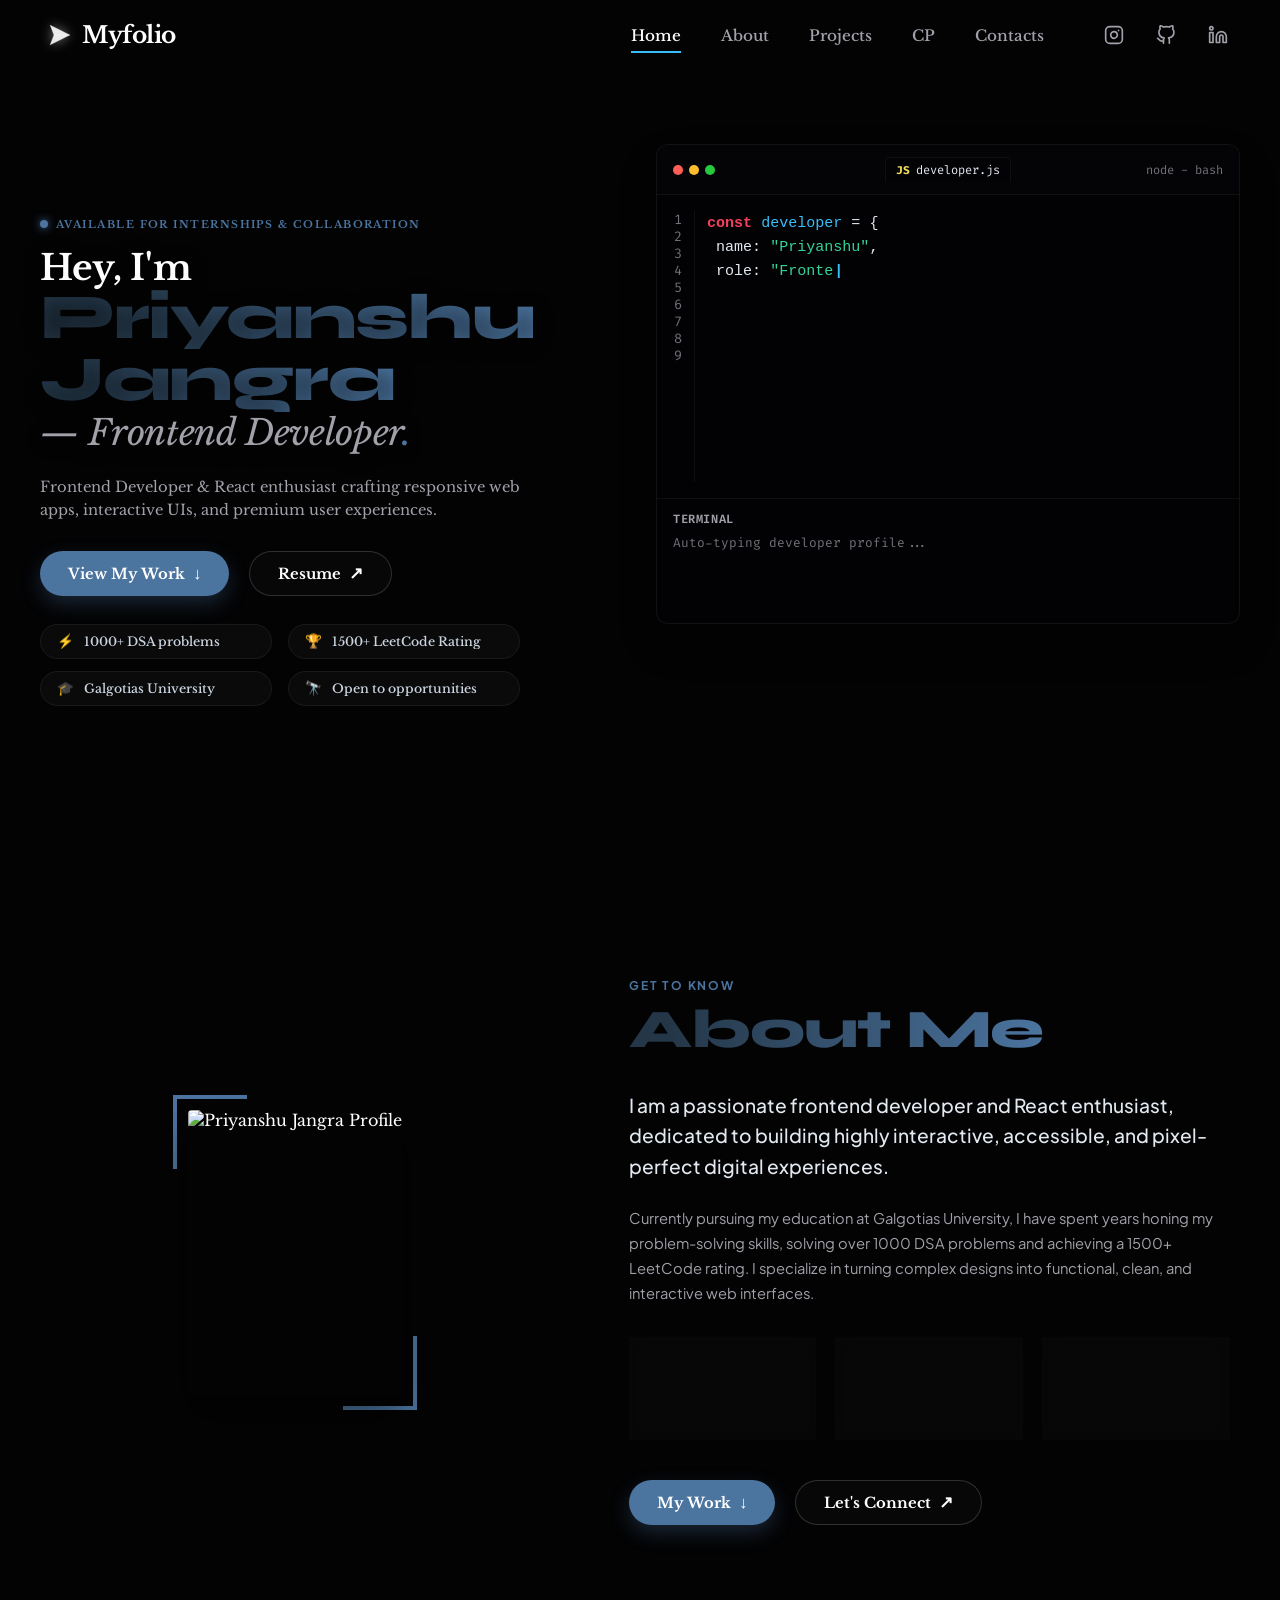
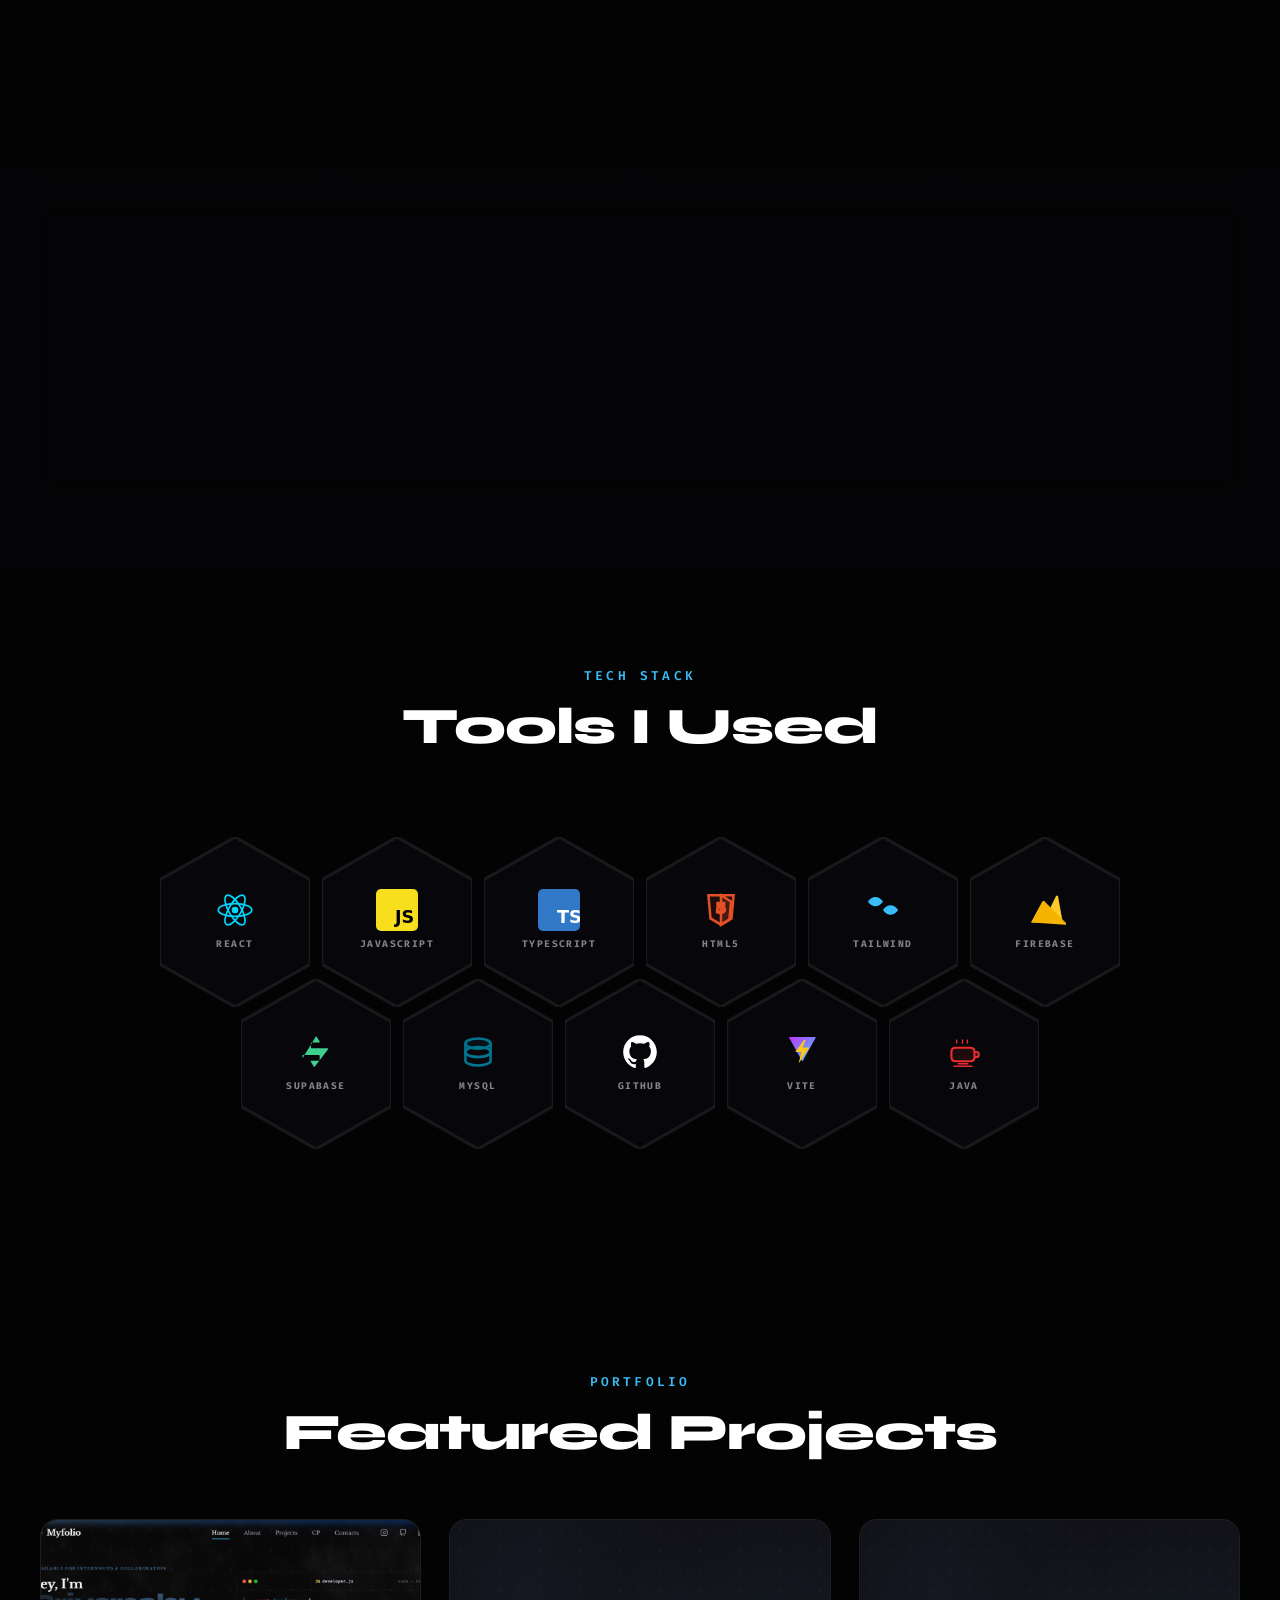
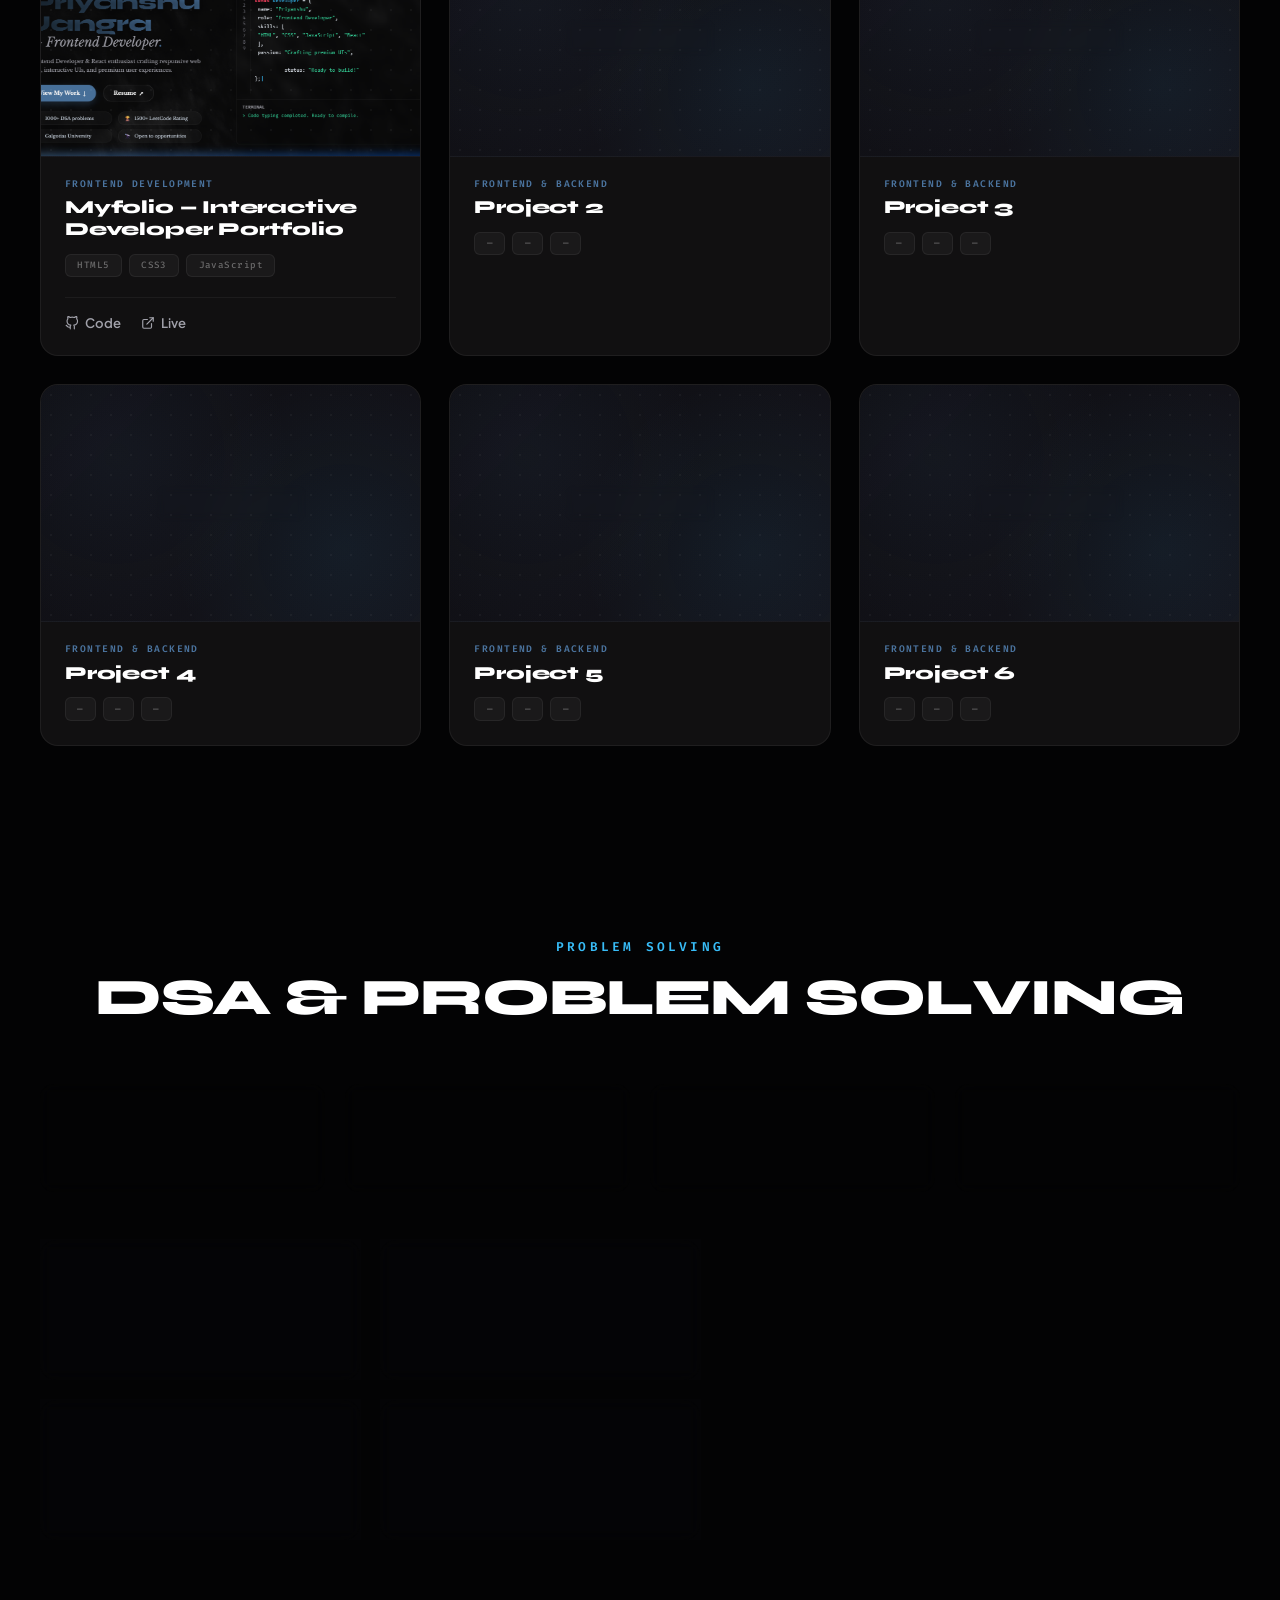
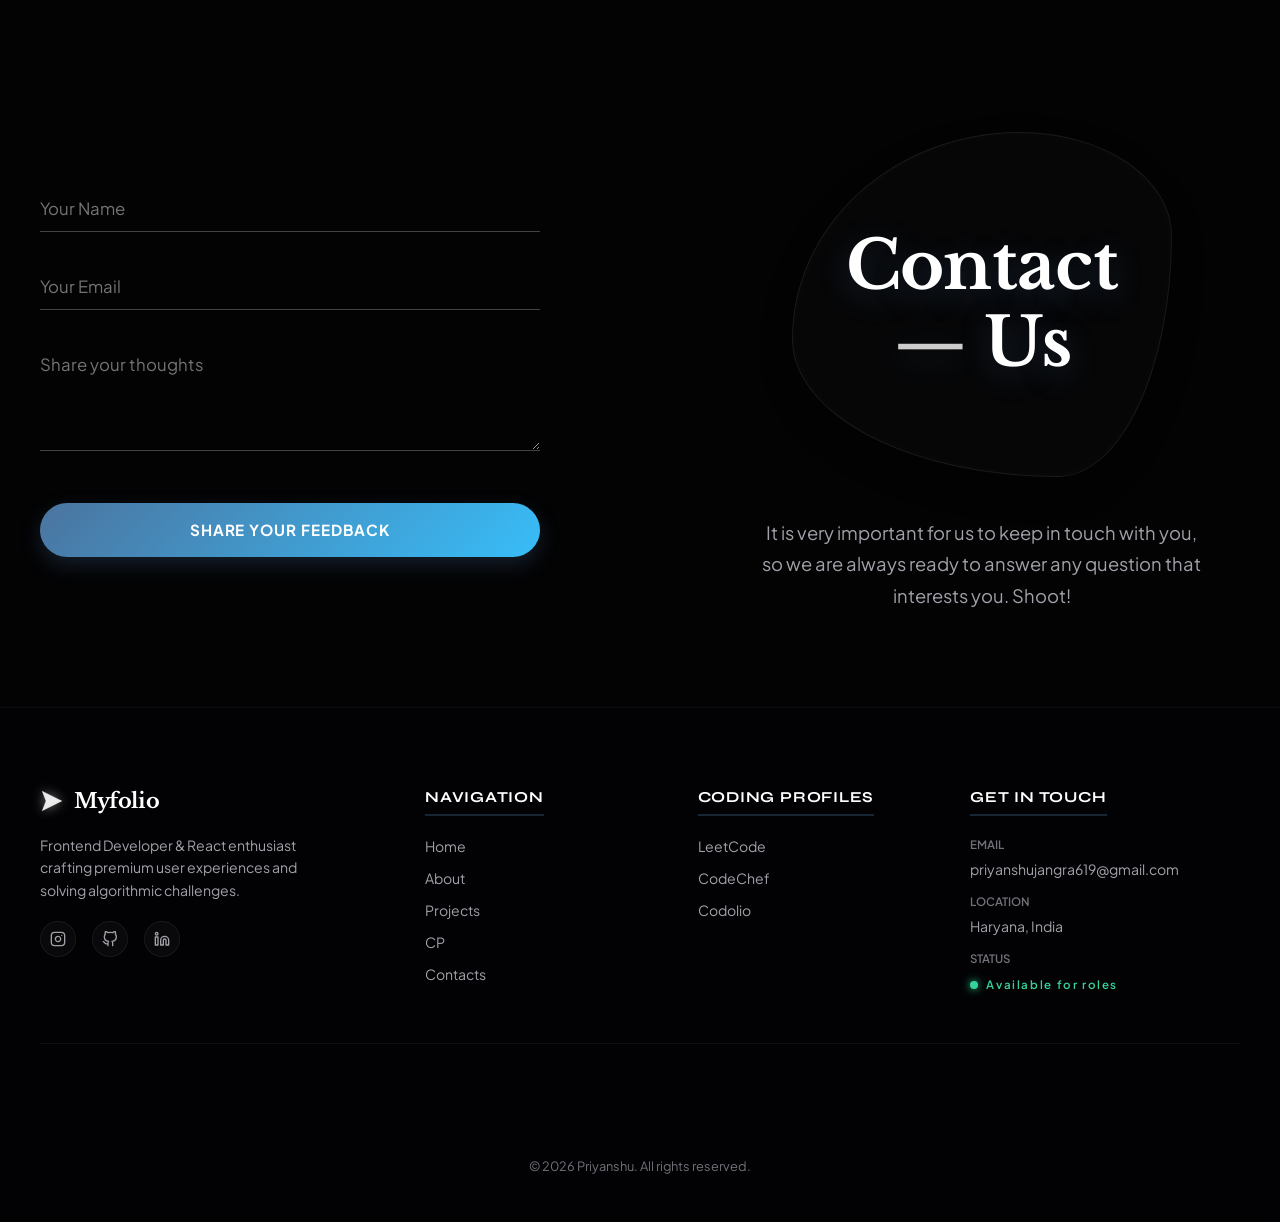
==== index.html @ 68d8d355 "Update footer email and fix CP flip card on mobile" ====
<!DOCTYPE html>
<html lang="en">

<head>
  <meta charset="UTF-8">
  <meta name="viewport" content="width=device-width, initial-scale=1.0">
  <title>Priyanshu - Portfolio Hero Section</title>
  <meta name="description"
    content="Portfolio of Priyanshu, Frontend Developer crafting premium, responsive, and user-friendly web applications.">
  <link rel="preconnect" href="https://fonts.googleapis.com">
  <link rel="preconnect" href="https://fonts.gstatic.com" crossorigin>
  <link
    href="https://fonts.googleapis.com/css2?family=Libre+Baskerville:ital,wght@0,400;0,700;1,400&family=Plus+Jakarta+Sans:wght@300;400;500;600;700;800&family=Fira+Code:wght@400;500;600&family=Syne:wght@700;800&display=swap"
    rel="stylesheet">
  <link rel="stylesheet" href="style.css">
  <script src="script.js" defer></script>
</head>

<body>

  <!-- Paper Airplane Scroll Animation -->
  <div id="paper-airplane" aria-hidden="true">
    <svg viewBox="0 0 32 32" fill="none" xmlns="http://www.w3.org/2000/svg">
      <path d="M3 3L29 16L3 29L8 16L3 3Z" fill="rgba(255,255,255,0.9)" stroke="rgba(255,255,255,0.6)" stroke-width="0.8"
        stroke-linejoin="round" />
      <path d="M8 16L29 16" stroke="rgba(255,255,255,0.4)" stroke-width="0.8" />
    </svg>
  </div>

  <!-- Navigation header - transparent reference style -->
  <header class="app-header">
    <nav class="nav-container" aria-label="Main Navigation">
      <!-- Left side: Logo -->
      <div class="logo" id="site-logo">
        <svg class="logo-airplane-icon" viewBox="0 0 32 32" fill="none" xmlns="http://www.w3.org/2000/svg">
          <path d="M3 3L29 16L3 29L8 16L3 3Z" fill="rgba(255,255,255,0.9)" stroke="rgba(255,255,255,0.6)"
            stroke-width="0.8" stroke-linejoin="round" />
          <path d="M8 16L29 16" stroke="rgba(255,255,255,0.4)" stroke-width="0.8" />
        </svg>
        <span class="logo-text">Myfolio</span>
      </div>

      <!-- Hamburger Menu Toggle Button -->
      <button class="menu-toggle" id="menu-toggle" aria-label="Toggle Navigation" aria-expanded="false"
        aria-controls="nav-right-group">
        <span class="hamburger-line"></span>
        <span class="hamburger-line"></span>
        <span class="hamburger-line"></span>
      </button>

      <!-- Right side: Links & Social profiles grouped together -->
      <div class="nav-right-group" id="nav-right-group">
        <ul class="nav-links">
          <li><a href="#home" class="active">Home</a></li>
          <li><a href="#about">About</a></li>
          <li><a href="#projects">Projects</a></li>
          <li><a href="#problem-solving">CP</a></li>
          <li><a href="#contacts">Contacts</a></li>
        </ul>

        <div class="socials" aria-label="Social Profiles">
          <!-- Instagram Button -->
          <a href="https://www.instagram.com/priyanshujangra__/" target="_blank" rel="noopener noreferrer"
            class="social-link-btn instagram-btn" aria-label="Instagram Profile">
            <svg viewBox="0 0 24 24" fill="none" stroke="currentColor" stroke-width="2" stroke-linecap="round"
              stroke-linejoin="round" class="social-icon" aria-hidden="true">
              <rect x="2" y="2" width="20" height="20" rx="5" ry="5"></rect>
              <path d="M16 11.37A4 4 0 1 1 12.63 8 4 4 0 0 1 16 11.37z"></path>
              <line x1="17.5" y1="6.5" x2="17.51" y2="6.5"></line>
            </svg>
          </a>
          <!-- GitHub Button -->
          <a href="https://github.com/Priyanshu-Jangra-0007" target="_blank" rel="noopener noreferrer"
            class="social-link-btn github-btn" aria-label="GitHub Profile">
            <svg viewBox="0 0 24 24" fill="none" stroke="currentColor" stroke-width="2" stroke-linecap="round"
              stroke-linejoin="round" class="social-icon" aria-hidden="true">
              <path
                d="M9 19c-5 1.5-5-2.5-7-3m14 6v-3.87a3.37 3.37 0 0 0-.94-2.61c3.14-.35 6.44-1.54 6.44-7A5.44 5.44 0 0 0 20 4.77 5.07 5.07 0 0 0 19.91 1S18.73.65 16 2.48a13.38 13.38 0 0 0-7 0C6.27.65 5.09 1 5.09 1A5.07 5.07 0 0 0 5 4.77a5.44 5.44 0 0 0-1.5 3.78c0 5.42 3.3 6.61 6.44 7A3.37 3.37 0 0 0 9 18.13V22">
              </path>
            </svg>
          </a>
          <!-- LinkedIn Button -->
          <a href="https://www.linkedin.com/in/priyanshujangra/" target="_blank" rel="noopener noreferrer"
            class="social-link-btn linkedin-btn" aria-label="LinkedIn Profile">
            <svg viewBox="0 0 24 24" fill="none" stroke="currentColor" stroke-width="2" stroke-linecap="round"
              stroke-linejoin="round" class="social-icon" aria-hidden="true">
              <path d="M16 8a6 6 0 0 1 6 6v7h-4v-7a2 2 0 0 0-2-2 2 2 0 0 0-2 2v7h-4v-7a6 6 0 0 1 6-6z"></path>
              <rect x="2" y="9" width="4" height="12"></rect>
              <circle cx="4" cy="4" r="2"></circle>
            </svg>
          </a>
        </div>
      </div>
    </nav>
  </header>

  <!-- Hero Section -->
  <section class="hero-section" id="home" aria-label="Introduction Profile">
    <div class="hero-container">
      <!-- Left Column: Content & Call To Actions -->
      <div class="text-content">
        <!-- Status Badge -->
        <div class="status-badge">
          <span class="status-dot"></span>
          <span class="status-text">AVAILABLE FOR INTERNSHIPS & COLLABORATION</span>
        </div>

        <!-- Headline -->
        <h1 class="hero-title">
          <span class="title-top">Hey, I'm</span>
          <span class="title-name name-gradient">Priyanshu</span>
          <span class="title-name name-gradient">Jangra</span>
          <span class="title-bottom">— Frontend Developer<span class="title-dot">.</span></span>
        </h1>

        <!-- Bio Description -->
        <p class="bio">
          Frontend Developer & React enthusiast crafting responsive web apps, interactive UIs, and premium user
          experiences.
        </p>

        <!-- CTA Buttons -->
        <div class="cta-actions">
          <a href="#projects" class="btn btn-primary">View My Work <span class="arrow">↓</span></a>
          <a href="https://drive.google.com/file/d/1FaBf4H5pyjt4KirxABGo9V7Kl1mWqTOH/view?usp=drive_link"
            target="_blank" rel="noopener noreferrer" class="btn btn-outline">Resume <span class="arrow">↗</span></a>
        </div>

        <!-- Info Pills Grid -->
        <div class="info-pills-grid">
          <div class="info-pill">
            <span class="pill-icon">⚡</span>
            <span class="pill-text">1000+ DSA problems</span>
          </div>
          <div class="info-pill">
            <span class="pill-icon">🏆</span>
            <span class="pill-text">1500+ LeetCode Rating</span>
          </div>
          <div class="info-pill">
            <span class="pill-icon">🎓</span>
            <span class="pill-text">Galgotias University</span>
          </div>
          <div class="info-pill">
            <span class="pill-icon">🔭</span>
            <span class="pill-text">Open to opportunities</span>
          </div>
        </div>
      </div>

      <!-- Right Column: Interactive Compiler Card -->
      <div class="visual-content">
        <div class="compiler-card" id="compiler-card" aria-label="Interactive Code Compiler">
          <!-- Window Header -->
          <div class="compiler-header">
            <div class="window-dots">
              <span class="dot dot-red"></span>
              <span class="dot dot-yellow"></span>
              <span class="dot dot-green"></span>
            </div>
            <div class="window-tab">
              <span class="tab-icon">JS</span>
              <span class="tab-name">developer.js</span>
            </div>
            <div class="window-title">node - bash</div>
          </div>

          <!-- Editor Content -->
          <div class="compiler-editor">
            <div class="line-numbers">
              <span>1</span>
              <span>2</span>
              <span>3</span>
              <span>4</span>
              <span>5</span>
              <span>6</span>
              <span>7</span>
              <span>8</span>
              <span>9</span>
            </div>
            <pre class="code-area"><code id="code-target"></code><span class="blinking-cursor">|</span></pre>
          </div>

          <!-- Terminal Panel -->
          <div class="compiler-terminal" id="terminal-panel">
            <div class="terminal-header">Terminal</div>
            <div class="terminal-body" id="terminal-target">
              <div class="terminal-line muted">Auto-typing developer profile...</div>
            </div>
          </div>
        </div>

        <!-- Hidden Source Code for Typewriter -->
        <div id="code-source" style="display: none;"><span class="keyword">const</span> <span
            class="variable">developer</span> = {<br> name: <span class="string">"Priyanshu"</span>,<br> role: <span
            class="string">"Frontend Developer"</span>,<br> skills: [<br> <span class="string">"HTML"</span>, <span
            class="string">"CSS"</span>, <span class="string">"JavaScript"</span>, <span
            class="string">"React"</span><br> ],<br> passion: <span class="string">"Crafting premium UIs"</span>,<br>
          status: <span class="string">"Ready to build!"</span><br>};</div>
      </div>
    </div>
  </section>

  <!-- About Me Section -->
  <section class="about-section" id="about" aria-label="About Me">
    <div class="about-container">
      <!-- Left Column: Visual Portrait with Corner Frame -->
      <div class="about-visual">
        <div class="profile-image-container">
          <div class="profile-image-frame">
            <img src="assets/profile.png" alt="Priyanshu Jangra Profile" class="profile-img">
          </div>
        </div>
      </div>

      <!-- Right Column: Biography and Highlights -->
      <div class="about-content">
        <h2 class="about-title">
          <span class="about-title-top">Get To Know</span>
          <span class="about-title-main name-gradient">About Me</span>
        </h2>

        <p class="about-bio-lead">
          I am a passionate frontend developer and React enthusiast, dedicated to building highly interactive,
          accessible, and pixel-perfect digital experiences.
        </p>

        <p class="about-bio-detail">
          Currently pursuing my education at Galgotias University, I have spent years honing my problem-solving skills,
          solving over 1000 DSA problems and achieving a 1500+ LeetCode rating. I specialize in turning complex designs
          into functional, clean, and interactive web interfaces.
        </p>

        <!-- Stats Grid / Highlights -->
        <div class="about-stats">
          <div class="stat-card">
            <span class="stat-number">1000+</span>
            <span class="stat-label">DSA Solved</span>
          </div>
          <div class="stat-card">
            <span class="stat-number">1500+</span>
            <span class="stat-label">LeetCode Rating</span>
          </div>
          <div class="stat-card">
            <span class="stat-number">15+</span>
            <span class="stat-label">Projects Completed</span>
          </div>
        </div>

        <div class="about-actions">
          <a href="#projects" class="btn btn-primary">My Work <span class="arrow">↓</span></a>
          <a href="#contacts" class="btn btn-outline">Let's Connect <span class="arrow">↗</span></a>
        </div>
      </div>

      <!-- GitHub Contributions Widget -->
      <div class="github-contributions-container">
        <!-- Stats Row -->
        <div class="github-stats-grid">
          <div class="github-stat-card">
            <span class="git-stat-num">340+</span>
            <span class="git-stat-label">TOTAL CONTRIBUTIONS</span>
            <span class="git-stat-desc">Mock active uploads</span>
          </div>
          <div class="github-stat-card">
            <span class="git-stat-num">32 Days</span>
            <span class="git-stat-label">LONGEST STREAK</span>
            <span class="git-stat-desc">Consistent coding practice</span>
          </div>
          <div class="github-stat-card">
            <span class="git-stat-num">12 Days</span>
            <span class="git-stat-label">CURRENT STREAK</span>
            <span class="git-stat-desc">Active daily contributions</span>
          </div>
          <div class="github-stat-card">
            <span class="git-stat-num">98.4%</span>
            <span class="git-stat-label">BUILD STABILITY</span>
            <span class="git-stat-desc">Zero-error compilation</span>
          </div>
        </div>

        <!-- Chart Matrix Card -->
        <div class="github-matrix-card">
          <!-- Card Header -->
          <div class="matrix-header">
            <div class="matrix-title">GITHUB COMMIT REPLICA // ANNUAL ACTIVITY MATRIX</div>
            <div class="matrix-branch">Branch: main</div>
          </div>

          <div class="matrix-divider"></div>

          <!-- Chart Body -->
          <div class="github-chart-wrapper">
            <div class="github-matrix-grid" id="github-matrix-grid"></div>
          </div>

          <!-- Card Footer -->
          <div class="matrix-footer">
            <div class="consistency-scale">
              <span>Consistency Scale: Less</span>
              <span class="scale-block block-0"></span>
              <span class="scale-block block-1"></span>
              <span class="scale-block block-2"></span>
              <span class="scale-block block-3"></span>
              <span class="scale-block block-4"></span>
              <span>More</span>
            </div>
          </div>
        </div>
      </div>
    </div>
  </section>

  <!-- Tech Stack Section -->
  <section class="tech-stack-section" id="skills" aria-label="Tech Stack">
    <div class="tech-stack-container">
      <div class="tech-stack-header">
        <span class="tech-stack-subtitle">TECH STACK</span>
        <h2 class="tech-stack-title">Tools I Used</h2>
      </div>

      <div class="hex-grid" id="hex-grid">
        <div class="hex-item" data-name="React.js" data-percent="90" data-level="Expert"
          data-desc="Hooks, State Management, Custom Hooks, Context API" data-color="#00d8ff">
          <div class="hex-shape">
            <svg class="hex-bg" viewBox="0 0 120 104" preserveAspectRatio="none">
              <polygon points="60,0 120,26 120,78 60,104 0,78 0,26" />
            </svg>
            <svg class="hex-border" viewBox="0 0 120 104" preserveAspectRatio="none">
              <polygon points="60,0 120,26 120,78 60,104 0,78 0,26" />
            </svg>
            <div class="hex-content">
              <svg class="hex-icon" viewBox="0 0 100 100" fill="none" stroke="#00d8ff" stroke-width="4">
                <ellipse cx="50" cy="50" rx="15" ry="40" transform="rotate(30 50 50)" />
                <ellipse cx="50" cy="50" rx="15" ry="40" transform="rotate(90 50 50)" />
                <ellipse cx="50" cy="50" rx="15" ry="40" transform="rotate(150 50 50)" />
                <circle cx="50" cy="50" r="6" fill="#00d8ff" />
              </svg>
              <span class="hex-label">REACT</span>
            </div>
          </div>
        </div>

        <div class="hex-item" data-name="JavaScript" data-percent="92" data-level="Expert"
          data-desc="ES6+, Async/Await, DOM manipulation, OOP concepts" data-color="#f7df1e">
          <div class="hex-shape">
            <svg class="hex-bg" viewBox="0 0 120 104" preserveAspectRatio="none">
              <polygon points="60,0 120,26 120,78 60,104 0,78 0,26" />
            </svg>
            <svg class="hex-border" viewBox="0 0 120 104" preserveAspectRatio="none">
              <polygon points="60,0 120,26 120,78 60,104 0,78 0,26" />
            </svg>
            <div class="hex-content">
              <svg class="hex-icon" viewBox="0 0 100 100" fill="#f7df1e">
                <rect width="100" height="100" rx="12" />
                <text x="45" y="82" font-family="system-ui, sans-serif" font-weight="bold" font-size="42"
                  fill="#000000">JS</text>
              </svg>
              <span class="hex-label">JAVASCRIPT</span>
            </div>
          </div>
        </div>

        <div class="hex-item" data-name="TypeScript" data-percent="85" data-level="Highly Skilled"
          data-desc="Static Typing, Interfaces, Types, Generics" data-color="#3178c6">
          <div class="hex-shape">
            <svg class="hex-bg" viewBox="0 0 120 104" preserveAspectRatio="none">
              <polygon points="60,0 120,26 120,78 60,104 0,78 0,26" />
            </svg>
            <svg class="hex-border" viewBox="0 0 120 104" preserveAspectRatio="none">
              <polygon points="60,0 120,26 120,78 60,104 0,78 0,26" />
            </svg>
            <div class="hex-content">
              <svg class="hex-icon" viewBox="0 0 100 100" fill="#3178c6">
                <rect width="100" height="100" rx="12" />
                <text x="45" y="82" font-family="system-ui, sans-serif" font-weight="bold" font-size="42"
                  fill="#ffffff">TS</text>
              </svg>
              <span class="hex-label">TYPESCRIPT</span>
            </div>
          </div>
        </div>

        <div class="hex-item" data-name="HTML5 & CSS3" data-percent="95" data-level="Expert"
          data-desc="Semantic Elements, Responsive layouts, Flexbox, Grid, Animations" data-color="#e34f26">
          <div class="hex-shape">
            <svg class="hex-bg" viewBox="0 0 120 104" preserveAspectRatio="none">
              <polygon points="60,0 120,26 120,78 60,104 0,78 0,26" />
            </svg>
            <svg class="hex-border" viewBox="0 0 120 104" preserveAspectRatio="none">
              <polygon points="60,0 120,26 120,78 60,104 0,78 0,26" />
            </svg>
            <div class="hex-content">
              <svg class="hex-icon" viewBox="0 0 100 100" fill="none" stroke="#e34f26" stroke-width="6">
                <path d="M20 15h60l-5 55-25 15-25-15z" fill="rgba(227, 79, 38, 0.1)" />
                <path d="M50 15v70l20-12 4-43z" fill="rgba(227, 79, 38, 0.2)" />
                <text x="38" y="58" font-family="system-ui, sans-serif" font-weight="900" font-size="34"
                  fill="#e34f26">5</text>
              </svg>
              <span class="hex-label">HTML5</span>
            </div>
          </div>
        </div>

        <div class="hex-item" data-name="Tailwind CSS" data-percent="88" data-level="Advanced"
          data-desc="Utility-first styling, Responsive layouts, Custom configs" data-color="#38bdf8">
          <div class="hex-shape">
            <svg class="hex-bg" viewBox="0 0 120 104" preserveAspectRatio="none">
              <polygon points="60,0 120,26 120,78 60,104 0,78 0,26" />
            </svg>
            <svg class="hex-border" viewBox="0 0 120 104" preserveAspectRatio="none">
              <polygon points="60,0 120,26 120,78 60,104 0,78 0,26" />
            </svg>
            <div class="hex-content">
              <svg class="hex-icon" viewBox="0 0 100 100" fill="none">
                <path d="M50 30c-9-15-27-15-36 0 9 15 27 15 36 0zm36 20c-9-15-27-15-36 0 9 15 27 15 36 0z"
                  fill="#38bdf8" />
              </svg>
              <span class="hex-label">TAILWIND</span>
            </div>
          </div>
        </div>

        <div class="hex-item" data-name="Firebase" data-percent="85" data-level="Advanced"
          data-desc="Firestore Database, Auth flows, Cloud Storage, Security Rules" data-color="#ffa000">
          <div class="hex-shape">
            <svg class="hex-bg" viewBox="0 0 120 104" preserveAspectRatio="none">
              <polygon points="60,0 120,26 120,78 60,104 0,78 0,26" />
            </svg>
            <svg class="hex-border" viewBox="0 0 120 104" preserveAspectRatio="none">
              <polygon points="60,0 120,26 120,78 60,104 0,78 0,26" />
            </svg>
            <div class="hex-content">
              <svg class="hex-icon" viewBox="0 0 100 100" fill="#ffca28">
                <path d="M18 78l26-48c1-2 4-2 5 0l11 20 16-33c1-2 4-2 5 0l11 61c1 2-1 4-3 3L19 80c-2-1-2-3-1-2z"
                  fill="#FFCA28" />
                <path d="M18 78l26-48c1-2 4-2 5 0l51 51c2 2 0 5-2 4L19 80c-2-1-2-3-1-2z" fill="#F4B400" />
              </svg>
              <span class="hex-label">FIREBASE</span>
            </div>
          </div>
        </div>

        <div class="hex-item" data-name="Supabase" data-percent="88" data-level="Advanced"
          data-desc="PostgreSQL, Realtime DB, Row-Level Security, Edge Functions" data-color="#3ecf8e">
          <div class="hex-shape">
            <svg class="hex-bg" viewBox="0 0 120 104" preserveAspectRatio="none">
              <polygon points="60,0 120,26 120,78 60,104 0,78 0,26" />
            </svg>
            <svg class="hex-border" viewBox="0 0 120 104" preserveAspectRatio="none">
              <polygon points="60,0 120,26 120,78 60,104 0,78 0,26" />
            </svg>
            <div class="hex-content">
              <svg class="hex-icon" viewBox="0 0 100 100" fill="#3ecf8e">
                <path
                  d="M18 64.6l31-50.6c.7-1.1 2.3-1.1 3 0l6.7 11c.7 1.1-.1 2.6-1.5 2.6H39.5c-1 0-1.8.8-1.8 1.8v10c0 1 .8 1.8 1.8 1.8h37.4c1.4 0 2.2 1.5 1.5 2.6L47.4 84.4c-.7 1.1-2.3 1.1-3 0l-6.7-11c-.7-1.1.1-2.6 1.5-2.6h17.7c1 0 1.8-.8 1.8-1.8v-10c0-1-.8-1.8-1.8-1.8H19.5c-1.4.1-2.2-1.4-1.5-2.6z" />
              </svg>
              <span class="hex-label">SUPABASE</span>
            </div>
          </div>
        </div>

        <div class="hex-item" data-name="MySQL / SQL" data-percent="82" data-level="Proficient"
          data-desc="Relational Databases, Complex Queries, Joins, Aggregations" data-color="#00758f">
          <div class="hex-shape">
            <svg class="hex-bg" viewBox="0 0 120 104" preserveAspectRatio="none">
              <polygon points="60,0 120,26 120,78 60,104 0,78 0,26" />
            </svg>
            <svg class="hex-border" viewBox="0 0 120 104" preserveAspectRatio="none">
              <polygon points="60,0 120,26 120,78 60,104 0,78 0,26" />
            </svg>
            <div class="hex-content">
              <svg class="hex-icon" viewBox="0 0 100 100" fill="none" stroke="#00758f" stroke-width="6">
                <ellipse cx="50" cy="30" rx="30" ry="12" fill="#00758f" fill-opacity="0.1" />
                <path d="M20,30 V50 C20,56.6 33.4,62 50,62 C66.6,62 80,56.6 80,50 V30" />
                <path d="M20,50 V70 C20,76.6 33.4,82 50,82 C66.6,82 80,76.6 80,70 V50" />
                <ellipse cx="50" cy="50" rx="30" ry="12" fill="none" />
              </svg>
              <span class="hex-label">MYSQL</span>
            </div>
          </div>
        </div>

        <div class="hex-item" data-name="Git & GitHub" data-percent="88" data-level="Advanced"
          data-desc="Version Control, Branching, Pull Requests, Merge Conflict resolution" data-color="#f0f0f0">
          <div class="hex-shape">
            <svg class="hex-bg" viewBox="0 0 120 104" preserveAspectRatio="none">
              <polygon points="60,0 120,26 120,78 60,104 0,78 0,26" />
            </svg>
            <svg class="hex-border" viewBox="0 0 120 104" preserveAspectRatio="none">
              <polygon points="60,0 120,26 120,78 60,104 0,78 0,26" />
            </svg>
            <div class="hex-content">
              <svg class="hex-icon" viewBox="0 0 100 100" fill="#ffffff">
                <path
                  d="M50 10C27.9 10 10 27.9 10 50c0 17.7 11.5 32.7 27.4 38 2 .4 2.7-.9 2.7-1.9v-7.3c-11.1 2.4-13.5-5.3-13.5-5.3-1.8-4.6-4.4-5.8-4.4-5.8-3.6-2.5.3-2.4.3-2.4 4 0.3 6.1 4.1 6.1 4.1 3.6 6.1 9.4 4.3 11.7 3.3 0.4-2.6 1.4-4.3 2.6-5.3-8.9-1-18.2-4.5-18.2-19.8 0-4.4 1.6-7.9 4.1-10.7-.4-1-.18-5.1.38-10.5 0 0 3.4-1.1 11.1 4.1a38.3 38.3 0 0 1 20 0c7.7-5.2 11.1-4.1 11.1-4.1 2.2 5.5 1.8 9.5.4 10.5 2.6 2.8 4.1 6.3 4.1 10.7 0 15.3-9.4 18.7-18.3 19.7 1.4 1.2 2.7 3.7 2.7 7.5v11.1c0 1 .7 2.3 2.8 1.9C78.5 82.7 90 67.7 90 50c0-22.1-17.9-40-40-40z" />
              </svg>
              <span class="hex-label">GITHUB</span>
            </div>
          </div>
        </div>

        <div class="hex-item" data-name="Vite" data-percent="85" data-level="Advanced"
          data-desc="Bundling Configs, Dev Server optimizations, Fast builds" data-color="#bd34fe">
          <div class="hex-shape">
            <svg class="hex-bg" viewBox="0 0 120 104" preserveAspectRatio="none">
              <polygon points="60,0 120,26 120,78 60,104 0,78 0,26" />
            </svg>
            <svg class="hex-border" viewBox="0 0 120 104" preserveAspectRatio="none">
              <polygon points="60,0 120,26 120,78 60,104 0,78 0,26" />
            </svg>
            <div class="hex-content">
              <svg class="hex-icon" viewBox="0 0 100 100" fill="none">
                <defs>
                  <linearGradient id="viteGrad" x1="0%" y1="0%" x2="100%" y2="100%">
                    <stop offset="0%" stop-color="#bd34fe" />
                    <stop offset="100%" stop-color="#41d1ff" />
                  </linearGradient>
                </defs>
                <path d="M82.8 15.5l-31 56c-.4.7-1.3.7-1.7 0l-31-56c-.3-.5.1-1.2.8-1.2h62.2c.6 0 1 .7.7 1.2z"
                  fill="url(#viteGrad)" />
                <path d="M54.5 21.5L34 50h14.5L42 77.5l25.5-38.5H51.5L58.5 22c.1-.4-.2-.8-.6-.7l-3.4.2z"
                  fill="#FFC517" />
              </svg>
              <span class="hex-label">VITE</span>
            </div>
          </div>
        </div>

        <div class="hex-item" data-name="Java" data-percent="85" data-level="Highly Skilled"
          data-desc="OOP Fundamentals, Algorithms, Data Structures, Problem Solving" data-color="#ea2d2e">
          <div class="hex-shape">
            <svg class="hex-bg" viewBox="0 0 120 104" preserveAspectRatio="none">
              <polygon points="60,0 120,26 120,78 60,104 0,78 0,26" />
            </svg>
            <svg class="hex-border" viewBox="0 0 120 104" preserveAspectRatio="none">
              <polygon points="60,0 120,26 120,78 60,104 0,78 0,26" />
            </svg>
            <div class="hex-content">
              <svg class="hex-icon" viewBox="0 0 100 100" fill="none" stroke="#ea2d2e" stroke-width="5">
                <path d="M30 40h35c6 0 10 4 10 10v12c0 6-4 10-10 10H30c-6 0-10-4-10-10V50c0-6 4-10 10-10z"
                  fill="rgba(234, 45, 46, 0.1)" />
                <path d="M75 50h5c3 0 5 2 5 5v2c0 3-2 5-5 5h-5" />
                <path d="M35 78h25M25 84h45" stroke-width="4" />
                <path d="M32 30c2-5 0-10 0-10M45 30c3-5 1-10 1-10M58 30c1-5-1-10-1-10" stroke-width="3" />
              </svg>
              <span class="hex-label">JAVA</span>
            </div>
          </div>
        </div>
      </div>
    </div>
  </section>

  <!-- Projects Section -->
  <section class="projects-section" id="projects" aria-label="Projects">
    <div class="projects-container">
      <div class="projects-header">
        <span class="projects-subtitle">PORTFOLIO</span>
        <h2 class="projects-title">Featured Projects</h2>
      </div>

      <div class="projects-grid">
        <!-- Project 1 -->
        <div class="project-card">
          <div class="project-preview">
            <img src="assets/portfolio-preview.png" alt="Myfolio - Portfolio Preview" class="project-preview-img">
          </div>
          <div class="project-info">
            <span class="project-category">Frontend Development</span>
            <h3 class="project-name">Myfolio — Interactive Developer Portfolio</h3>
            <div class="project-tags">
              <span class="project-tag">HTML5</span>
              <span class="project-tag">CSS3</span>
              <span class="project-tag">JavaScript</span>
            </div>
            <div class="project-links">
              <a href="https://github.com/Priyanshu-Jangra-0007/Portfolio" target="_blank" rel="noopener noreferrer"
                class="project-link-btn" aria-label="GitHub Repository">
                <svg viewBox="0 0 24 24" fill="none" stroke="currentColor" stroke-width="2" stroke-linecap="round"
                  stroke-linejoin="round" class="link-icon">
                  <path
                    d="M9 19c-5 1.5-5-2.5-7-3m14 6v-3.87a3.37 3.37 0 0 0-.94-2.61c3.14-.35 6.44-1.54 6.44-7A5.44 5.44 0 0 0 20 4.77 5.07 5.07 0 0 0 19.91 1S18.73.65 16 2.48a13.38 13.38 0 0 0-7 0C6.27.65 5.09 1 5.09 1A5.07 5.07 0 0 0 5 4.77a5.44 5.44 0 0 0-1.5 3.78c0 5.42 3.3 6.61 6.44 7A3.37 3.37 0 0 0 9 18.13V22">
                  </path>
                </svg>
                Code
              </a>
              <a href="https://priyanshu-jangra-0007.github.io/Portfolio/vanilla-html/" target="_blank"
                rel="noopener noreferrer" class="project-link-btn" aria-label="Live Demo">
                <svg viewBox="0 0 24 24" fill="none" stroke="currentColor" stroke-width="2" stroke-linecap="round"
                  stroke-linejoin="round" class="link-icon">
                  <path d="M18 13v6a2 2 0 0 1-2 2H5a2 2 0 0 1-2-2V8a2 2 0 0 1 2-2h6"></path>
                  <polyline points="15 3 21 3 21 9"></polyline>
                  <line x1="10" y1="14" x2="21" y2="3"></line>
                </svg>
                Live
              </a>
            </div>
          </div>
        </div>

        <!-- Project 2 -->
        <div class="project-card">
          <div class="project-preview">
            <div class="coming-soon-badge">Coming Soon</div>
          </div>
          <div class="project-info">
            <span class="project-category">Frontend & Backend</span>
            <h3 class="project-name">Project 2</h3>
            <div class="project-tags">
              <span class="project-tag">—</span>
              <span class="project-tag">—</span>
              <span class="project-tag">—</span>
            </div>
          </div>
        </div>

        <!-- Project 3 -->
        <div class="project-card">
          <div class="project-preview">
            <div class="coming-soon-badge">Coming Soon</div>
          </div>
          <div class="project-info">
            <span class="project-category">Frontend & Backend</span>
            <h3 class="project-name">Project 3</h3>
            <div class="project-tags">
              <span class="project-tag">—</span>
              <span class="project-tag">—</span>
              <span class="project-tag">—</span>
            </div>
          </div>
        </div>

        <!-- Project 4 -->
        <div class="project-card">
          <div class="project-preview">
            <div class="coming-soon-badge">Coming Soon</div>
          </div>
          <div class="project-info">
            <span class="project-category">Frontend & Backend</span>
            <h3 class="project-name">Project 4</h3>
            <div class="project-tags">
              <span class="project-tag">—</span>
              <span class="project-tag">—</span>
              <span class="project-tag">—</span>
            </div>
          </div>
        </div>

        <!-- Project 5 -->
        <div class="project-card">
          <div class="project-preview">
            <div class="coming-soon-badge">Coming Soon</div>
          </div>
          <div class="project-info">
            <span class="project-category">Frontend & Backend</span>
            <h3 class="project-name">Project 5</h3>
            <div class="project-tags">
              <span class="project-tag">—</span>
              <span class="project-tag">—</span>
              <span class="project-tag">—</span>
            </div>
          </div>
        </div>

        <!-- Project 6 -->
        <div class="project-card">
          <div class="project-preview">
            <div class="coming-soon-badge">Coming Soon</div>
          </div>
          <div class="project-info">
            <span class="project-category">Frontend & Backend</span>
            <h3 class="project-name">Project 6</h3>
            <div class="project-tags">
              <span class="project-tag">—</span>
              <span class="project-tag">—</span>
              <span class="project-tag">—</span>
            </div>
          </div>
        </div>
      </div>
    </div>
  </section>

  <!-- Competitive Programming Section -->
  <section class="cp-section" id="problem-solving" aria-label="Competitive Programming">
    <div class="cp-container">
      <div class="cp-header">
        <span class="cp-subtitle">PROBLEM SOLVING</span>
        <h2 class="cp-title">DSA & PROBLEM SOLVING</h2>
      </div>

      <!-- Stats Grid -->
      <div class="cp-stats-grid">
        <div class="cp-stat-card">
          <span class="cp-stat-num">1000+</span>
          <span class="cp-stat-label">DSA Problems Solved</span>
        </div>
        <div class="cp-stat-card">
          <span class="cp-stat-num">1550+</span>
          <span class="cp-stat-label">LeetCode Rating</span>
        </div>
        <div class="cp-stat-card">
          <span class="cp-stat-num">1400+</span>
          <span class="cp-stat-label">CodeChef Rating</span>
        </div>
        <div class="cp-stat-card">
          <span class="cp-stat-num">20+</span>
          <span class="cp-stat-label">Contests Participated</span>
        </div>
      </div>

      <!-- Main Content Layout -->
      <div class="cp-content-layout">
        <!-- Left: Platform Cards -->
        <div class="cp-platforms-grid">
          <!-- LeetCode Card -->
          <a href="https://leetcode.com/priyanshujangra__/" target="_blank" rel="noopener noreferrer"
            class="cp-platform-card leetcode-card">
            <div class="cp-platform-header">
              <div class="cp-platform-icon-wrapper">
                <svg viewBox="0 0 24 24" fill="currentColor">
                  <path
                    d="M13.483 0a1.374 1.374 0 0 0-.961.414l-9.777 9.778a1.38 1.38 0 0 0-.038 1.917 1.38 1.38 0 0 0 1.95 0l9.777-9.777a1.38 1.38 0 0 0-.951-2.332z" />
                  <path
                    d="M12.427 3.21a1.34 1.34 0 0 0-.951.395L3.3 11.783a1.345 1.345 0 0 0-.03 1.866 1.346 1.346 0 0 0 1.9.013l8.202-8.203a1.343 1.343 0 0 0-.945-2.25z" />
                  <path
                    d="M16.1 7.337a1.34 1.34 0 0 0-.951.395l-1.94 1.94a1.345 1.345 0 0 0-.03 1.866 1.346 1.346 0 0 0 1.9.013l1.94-1.94a1.343 1.343 0 0 0-.919-2.274z" />
                  <path
                    d="M16.677 12.022c-.172-.015-.343.03-.483.13l-4.135 2.946a.827.827 0 0 1-.96 0l-1.783-1.27a.825.825 0 0 1-.322-.72c.023-.275.185-.519.429-.643a.825.825 0 0 1 .865.045l1.09.776a.413.413 0 0 0 .532-.05l4.89-4.89a1.378 1.378 0 0 0-1.95-1.95l-4.89 4.89a1.378 1.378 0 0 0 .092 2.043l-1.09-.777a2.204 2.204 0 0 0-2.31-.12 2.203 2.203 0 0 0-1.144 1.716 2.204 2.204 0 0 0 .86 1.921l1.783 1.27a2.205 2.205 0 0 0 2.56 0l4.135-2.946a2.206 2.206 0 0 0 .61-3.23z" />
                </svg>
              </div>
              <div class="cp-platform-info">
                <span class="cp-platform-name">LeetCode</span>
                <span class="cp-platform-handle">@priyanshujangra__</span>
              </div>
            </div>
            <div class="cp-platform-stat">
              <span class="cp-stat-value">500+ solved</span>
            </div>
            <div class="cp-card-arrow">↗</div>
          </a>

          <!-- Codolio Card -->
          <a href="https://codolio.com/profile/priyanshujangra__" target="_blank" rel="noopener noreferrer"
            class="cp-platform-card codolio-card">
            <div class="cp-platform-header">
              <div class="cp-platform-icon-wrapper">
                <svg viewBox="0 0 24 24" fill="currentColor">
                  <path
                    d="M9.4 16.6L4.8 12l4.6-4.6L8 6l-6 6 6 6 1.4-1.4zm5.2 0l4.6-4.6-4.6-4.6L16 6l6 6-6 6-1.4-1.4z" />
                </svg>
              </div>
              <div class="cp-platform-info">
                <span class="cp-platform-name">Codolio</span>
                <span class="cp-platform-handle">@priyanshujangra__</span>
              </div>
            </div>
            <div class="cp-platform-stat">
              <span class="cp-stat-value">Unified coding profile</span>
            </div>
            <div class="cp-card-arrow">↗</div>
          </a>

          <!-- CodeChef Card -->
          <a href="https://www.codechef.com/users/priyanshujangra__" target="_blank" rel="noopener noreferrer"
            class="cp-platform-card codechef-card">
            <div class="cp-platform-header">
              <div class="cp-platform-icon-wrapper">
                <svg viewBox="0 0 24 24" fill="currentColor">
                  <path
                    d="M21 12c0-2.45-1.39-4.57-3.41-5.61C17.89 4.39 16.15 3 14 3c-1.4 0-2.65.61-3.5 1.59C9.65 3.61 8.4 3 7 3c-2.15 0-3.89 1.39-4.59 3.39C.39 7.43 0 9.55 0 12c0 4.5 3.5 8 8 8h8c4.5 0 8-3.5 8-8zm-8 6h-2v-2h2v2zm0-4h-2V7h2v7z" />
                </svg>
              </div>
              <div class="cp-platform-info">
                <span class="cp-platform-name">CodeChef</span>
                <span class="cp-platform-handle">@priyanshujangra__</span>
              </div>
            </div>
            <div class="cp-platform-stat">
              <span class="cp-stat-value">1300+ rating · 2★</span>
            </div>
            <div class="cp-card-arrow">↗</div>
          </a>

          <!-- GitHub Card -->
          <a href="https://github.com/Priyanshu-Jangra-0007" target="_blank" rel="noopener noreferrer"
            class="cp-platform-card github-card">
            <div class="cp-platform-header">
              <div class="cp-platform-icon-wrapper">
                <svg viewBox="0 0 24 24" fill="currentColor">
                  <path fill-rule="evenodd" clip-rule="evenodd"
                    d="M12 2C6.477 2 2 6.477 2 12c0 4.42 2.865 8.166 6.839 9.489.5.092.682-.217.682-.482 0-.237-.008-.866-.013-1.7-2.782.603-3.369-1.34-3.369-1.34-.454-1.156-1.11-1.462-1.11-1.462-.908-.62.069-.608.069-.608 1.003.07 1.531 1.03 1.531 1.03.892 1.529 2.341 1.087 2.91.831.092-.646.35-1.086.636-1.336-2.22-.253-4.555-1.11-4.555-4.943 0-1.091.39-1.984 1.029-2.683-.103-.253-.446-1.27.098-2.647 0 0 .84-.269 2.75 1.025A9.564 9.564 0 0112 6.844c.85.004 1.705.115 2.504.337 1.909-1.294 2.747-1.025 2.747-1.025.546 1.377.203 2.394.1 2.647.64.699 1.028 1.592 1.028 2.683 0 3.842-2.339 4.687-4.566 4.935.359.309.678.919.678 1.852 0 1.336-.012 2.415-.012 2.743 0 .267.18.579.688.481C19.138 20.164 22 16.418 22 12c0-5.523-4.477-10-10-10z" />
                </svg>
              </div>
              <div class="cp-platform-info">
                <span class="cp-platform-name">GitHub</span>
                <span class="cp-platform-handle">@Priyanshu-Jangra-0007</span>
              </div>
            </div>
            <div class="cp-platform-stat">
              <span class="cp-stat-value">Open source contributions</span>
            </div>
            <div class="cp-card-arrow">↗</div>
          </a>
        </div>

        <!-- Right Column: Codolio Flip Card -->
        <div class="cp-flip-card-container">
          <div class="cp-flip-card">

            <!-- Front Side -->
            <div class="cp-flip-card-front">
              <img src="assets/profileCard.png" alt="Codolio Developer Card" class="codolio-card-img">
            </div>

            <!-- Back Side -->
            <div class="cp-flip-card-back">
              <img src="assets/devCard.png" alt="Codolio Profile Card" class="codolio-card-img">
            </div>

          </div>
        </div>
      </div>
    </div>
  </section>

  <!-- Contact Section -->
  <section class="contact-section" id="contacts" aria-label="Contact Me">
    <div class="contact-container">
      <div class="contact-grid">

        <!-- Left: Form -->
        <div class="contact-form-side">
          <form class="contact-form" action="#" method="POST"
            onsubmit="event.preventDefault(); alert('Feedback shared! Thank you!');">
            <div class="contact-input-group">
              <input type="text" id="contact-name" class="contact-input" placeholder=" " required autocomplete="name">
              <label for="contact-name" class="contact-label">Your Name</label>
            </div>
            <div class="contact-input-group">
              <input type="email" id="contact-email" class="contact-input" placeholder=" " required
                autocomplete="email">
              <label for="contact-email" class="contact-label">Your Email</label>
            </div>
            <div class="contact-input-group">
              <textarea id="contact-message" class="contact-input contact-textarea" placeholder=" " required
                rows="4"></textarea>
              <label for="contact-message" class="contact-label">Share your thoughts</label>
            </div>
            <button type="submit" class="contact-submit-btn">
              SHARE YOUR FEEDBACK
            </button>
          </form>
        </div>

        <!-- Right: Animated Blob & Title -->
        <div class="contact-text-side">
          <div class="contact-blob-container">
            <h2 class="contact-blob-title">
              Contact <br> <span class="blob-dash">—</span> Us
            </h2>
          </div>
          <p class="contact-description">
            It is very important for us to keep in touch with you, so we are always ready to answer any question that
            interests you. Shoot!
          </p>
        </div>

      </div>
    </div>
  </section>

  <!-- Footer Section -->
  <footer class="app-footer-section">
    <div class="footer-container">
      <div class="footer-grid">
        <!-- Column 1: Brand & Bio -->
        <div class="footer-col footer-brand-col">
          <div class="logo">
            <svg class="logo-airplane-icon" viewBox="0 0 32 32" fill="none" xmlns="http://www.w3.org/2000/svg">
              <path d="M3 3L29 16L3 29L8 16L3 3Z" fill="rgba(255,255,255,0.9)" stroke="rgba(255,255,255,0.6)"
                stroke-width="0.8" stroke-linejoin="round" />
              <path d="M8 16L29 16" stroke="rgba(255,255,255,0.4)" stroke-width="0.8" />
            </svg>
            <span class="logo-text">Myfolio</span>
          </div>
          <p class="footer-bio">
            Frontend Developer & React enthusiast crafting premium user experiences and solving algorithmic challenges.
          </p>
          <div class="footer-socials">
            <!-- Instagram -->
            <a href="https://www.instagram.com/priyanshujangra__/" target="_blank" rel="noopener noreferrer"
              class="social-link-btn instagram-btn" aria-label="Instagram Profile">
              <svg viewBox="0 0 24 24" fill="none" stroke="currentColor" stroke-width="2" stroke-linecap="round"
                stroke-linejoin="round" class="social-icon" aria-hidden="true">
                <rect x="2" y="2" width="20" height="20" rx="5" ry="5"></rect>
                <path d="M16 11.37A4 4 0 1 1 12.63 8 4 4 0 0 1 16 11.37z"></path>
                <line x1="17.5" y1="6.5" x2="17.51" y2="6.5"></line>
              </svg>
            </a>
            <!-- GitHub -->
            <a href="https://github.com/Priyanshu-Jangra-0007" target="_blank" rel="noopener noreferrer"
              class="social-link-btn github-btn" aria-label="GitHub Profile">
              <svg viewBox="0 0 24 24" fill="none" stroke="currentColor" stroke-width="2" stroke-linecap="round"
                stroke-linejoin="round" class="social-icon" aria-hidden="true">
                <path
                  d="M9 19c-5 1.5-5-2.5-7-3m14 6v-3.87a3.37 3.37 0 0 0-.94-2.61c3.14-.35 6.44-1.54 6.44-7A5.44 5.44 0 0 0 20 4.77 5.07 5.07 0 0 0 19.91 1S18.73.65 16 2.48a13.38 13.38 0 0 0-7 0C6.27.65 5.09 1 5.09 1A5.07 5.07 0 0 0 5 4.77a5.44 5.44 0 0 0-1.5 3.78c0 5.42 3.3 6.61 6.44 7A3.37 3.37 0 0 0 9 18.13V22">
                </path>
              </svg>
            </a>
            <!-- LinkedIn -->
            <a href="https://www.linkedin.com/in/priyanshujangra/" target="_blank" rel="noopener noreferrer"
              class="social-link-btn linkedin-btn" aria-label="LinkedIn Profile">
              <svg viewBox="0 0 24 24" fill="none" stroke="currentColor" stroke-width="2" stroke-linecap="round"
                stroke-linejoin="round" class="social-icon" aria-hidden="true">
                <path d="M16 8a6 6 0 0 1 6 6v7h-4v-7a2 2 0 0 0-2-2 2 2 0 0 0-2 2v7h-4v-7a6 6 0 0 1 6-6z"></path>
                <rect x="2" y="9" width="4" height="12"></rect>
                <circle cx="4" cy="4" r="2"></circle>
              </svg>
            </a>
          </div>
        </div>

        <!-- Column 2: Navigation Links -->
        <div class="footer-col">
          <h4 class="footer-title">Navigation</h4>
          <ul class="footer-links-list">
            <li><a href="#home">Home</a></li>
            <li><a href="#about">About</a></li>
            <li><a href="#projects">Projects</a></li>
            <li><a href="#problem-solving">CP</a></li>
            <li><a href="#contacts">Contacts</a></li>
          </ul>
        </div>

        <!-- Column 3: Coding Profiles -->
        <div class="footer-col">
          <h4 class="footer-title">Coding Profiles</h4>
          <ul class="footer-links-list">
            <li><a href="https://leetcode.com/priyanshujangra__/" target="_blank" rel="noopener noreferrer">LeetCode</a>
            </li>
            <li><a href="https://www.codechef.com/users/priyanshujangra__" target="_blank"
                rel="noopener noreferrer">CodeChef</a></li>
            <li><a href="https://codolio.com/profile/priyanshujangra__" target="_blank"
                rel="noopener noreferrer">Codolio</a></li>
          </ul>
        </div>

        <!-- Column 4: Contact & Availability -->
        <div class="footer-col">
          <h4 class="footer-title">Get In Touch</h4>
          <ul class="footer-links-list footer-contact-info">
            <li>
              <span class="info-label">Email</span>
              <a href="mailto:priyanshujangra619@gmail.com">priyanshujangra619@gmail.com</a>
            </li>
            <li>
              <span class="info-label">Location</span>
              <span>Haryana, India</span>
            </li>
            <li>
              <span class="info-label">Status</span>
              <div class="footer-status-badge">
                <span class="status-dot"></span>
                <span class="status-text">Available for roles</span>
              </div>
            </li>
          </ul>
        </div>
      </div>

      <div class="footer-divider"></div>

      <!-- Footer Thanks / Airplane Landing Zone -->
      <div class="footer-thanks-container">
        <span id="thanks-text" class="thanks-text">Thanks For Visiting</span>
      </div>

      <!-- Copyright Info -->
      <div class="footer-bottom">
        <p class="footer-copy">&copy; 2026 Priyanshu. All rights reserved.</p>
      </div>
    </div>
  </footer>

</body>

</html>
---- style.css ----
/* Reset & Variables */
:root {
  --bg-color: #08080a;
  --bg-image: url('assets/photo-wall-texture-pattern.jpg');
  --text-primary: #ffffff;
  --text-secondary: #a1a1aa;
  --text-muted: #71717a;

  --font-family: 'Libre Baskerville', Georgia, 'Times New Roman', serif;
}

* {
  margin: 0;
  padding: 0;
  box-sizing: border-box;
}

html {
  scroll-behavior: smooth;
  -ms-overflow-style: none;
  /* IE and Edge */
  scrollbar-width: none;
  /* Firefox */
}

html::-webkit-scrollbar {
  display: none;
  /* Chrome, Safari, Opera */
}

body {
  background-color: #030304;
  /* Rich black background */
  color: var(--text-primary);
  font-family: var(--font-family);
  -webkit-font-smoothing: antialiased;
  -moz-osx-font-smoothing: grayscale;
  min-height: 100vh;
  display: flex;
  flex-direction: column;
  overflow-x: hidden;
  position: relative;
}

body::before {
  content: "";
  position: absolute;
  top: 0;
  left: 0;
  right: 0;
  bottom: 0;
  background: var(--bg-image) no-repeat center center / cover;
  opacity: 0.45;
  /* Clearly visible texture overlay */
  z-index: 0;
  pointer-events: none;
}

/* Header Navigation - transparent style */
.app-header {
  width: 100%;
  padding: 1.25rem 3rem; /* Fixed padding to prevent height change */
  background-color: transparent;
  position: fixed;
  top: 0;
  left: 0;
  z-index: 1000;
  transition: all 0.3s ease;
}

.app-header.scrolled {
  padding: 1.25rem 3rem; /* Matches default padding to keep height fixed */
  background-color: rgba(3, 3, 4, 0.75);
  backdrop-filter: blur(12px);
  -webkit-backdrop-filter: blur(12px);
  border-bottom: 1px solid rgba(75, 116, 159, 0.15);
  /* Subtly matches the slate blue theme instead of a bright white line */
  box-shadow: 0 10px 30px rgba(0, 0, 0, 0.3);
}

.nav-container {
  max-width: 1200px;
  margin: 0 auto;
  display: flex;
  justify-content: space-between;
  align-items: center;
  gap: 1.5rem;
}

.nav-right-group {
  display: flex;
  align-items: center;
  gap: 3.5rem;
  /* Spacious separation between nav links and social icons */
}

/* Logo */
.logo {
  display: flex;
  align-items: center;
  gap: 10px;
  font-size: 1.45rem;
  font-weight: 800;
  color: #ffffff;
  letter-spacing: -0.02em;
  user-select: none;
}

.logo-airplane-icon {
  width: 24px;
  height: 24px;
  transition: opacity 0.3s ease;
  filter: drop-shadow(0 0 6px rgba(255, 255, 255, 0.5));
}

.logo-text {
  font-family: inherit;
}

/* Center Links */
.nav-links {
  display: flex;
  list-style: none;
  gap: 2.5rem;
  margin: 0;
  padding: 0;
}

.nav-links a {
  text-decoration: none;
  font-size: 0.95rem;
  font-weight: 500;
  color: var(--text-secondary);
  transition: color 0.3s ease;
  padding: 0.25rem 0;
}

.nav-links a:hover,
.nav-links a.active {
  color: #ffffff;
}

/* Right Socials styling - transparent outline style */
.socials {
  display: flex;
  align-items: center;
  gap: 1.5rem;
  /* Standardized spacing for standalone icons */
}

.social-link-btn {
  display: inline-flex;
  align-items: center;
  justify-content: center;
  color: var(--text-secondary);
  /* Matches nav-links default color */
  transition: transform 0.2s ease, color 0.2s ease;
  cursor: pointer;
  outline: none;
  text-decoration: none;
  padding: 0.25rem;
}

.social-link-btn:hover {
  transform: translateY(-2px);
  color: #ffffff;
}

.social-link-btn:focus-visible {
  outline: 2px solid #38bdf8;
  outline-offset: 2px;
}

.social-icon {
  width: 20px;
  height: 20px;
  stroke: currentColor;
  /* Inherit parent text color */
  fill: none;
  transition: stroke 0.2s ease;
}

/* Menu Toggle (Hamburger) */
.menu-toggle {
  display: none;
  flex-direction: column;
  justify-content: space-between;
  width: 24px;
  height: 18px;
  background: transparent;
  border: none;
  cursor: pointer;
  padding: 0;
  z-index: 1100;
  outline: none;
}

.hamburger-line {
  display: block;
  width: 100%;
  height: 2px;
  background-color: #ffffff;
  border-radius: 2px;
  transition: transform 0.3s cubic-bezier(0.16, 1, 0.3, 1),
              opacity 0.3s ease,
              background-color 0.3s ease;
}

/* Hamburger morphing into X on open */
.menu-toggle.active .hamburger-line:nth-child(1) {
  transform: translateY(8px) rotate(45deg);
  background-color: #38bdf8;
}

.menu-toggle.active .hamburger-line:nth-child(2) {
  opacity: 0;
}

.menu-toggle.active .hamburger-line:nth-child(3) {
  transform: translateY(-8px) rotate(-45deg);
  background-color: #38bdf8;
}

body.menu-open {
  overflow: hidden !important;
}

/* Custom Blue Cursor */
.custom-cursor {
  display: none;
  position: fixed;
  width: 24px;
  height: 24px;
  pointer-events: none;
  z-index: 9999;
  opacity: 0;
  transform: translate(0, 0);
  transition: opacity 0.2s ease, transform 0.15s cubic-bezier(0.16, 1, 0.3, 1);
  will-change: left, top, transform;
}

.custom-cursor svg {
  width: 100%;
  height: 100%;
  overflow: visible;
  filter: drop-shadow(0 2px 4px rgba(0, 0, 0, 0.45));
}

.custom-cursor .cursor-left {
  fill: #38bdf8;
  /* Lighter sky blue */
  transition: fill 0.25s ease;
}

.custom-cursor .cursor-right {
  fill: #0284c7;
  /* Darker blue shade */
  transition: fill 0.25s ease;
}

.custom-cursor .cursor-outline {
  fill: none;
  stroke: #ffffff;
  /* White highlighted border */
  stroke-width: 1.5px;
  stroke-linejoin: round;
  transition: stroke 0.25s ease, stroke-width 0.25s ease;
}

.custom-cursor.hover {
  transform: scale(1.3);
}

.custom-cursor.hover .cursor-left,
.custom-cursor.hover .cursor-right {
  fill: transparent;
}

.custom-cursor.hover .cursor-outline {
  stroke: #38bdf8;
  /* Hollow blue outline on hover */
  stroke-width: 2.2px;
  stroke-linejoin: round;
  stroke-linecap: round;
}

@media (hover: hover) and (pointer: fine) {
  * {
    cursor: none !important;
  }

  .custom-cursor {
    display: block;
  }
}

/* --- Paper Airplane Scroll Animation --- */
#paper-airplane {
  position: fixed;
  top: 0;
  left: 0;
  width: 24px;
  height: 24px;
  pointer-events: none;
  z-index: 10; /* Set above page content (z-index: 2+) but below header (z-index: 1000) */
  opacity: 0;
  transition: opacity 0.3s ease;
  filter: drop-shadow(0 0 8px rgba(255, 255, 255, 0.7)) drop-shadow(0 0 20px rgba(255, 255, 255, 0.3));
  will-change: transform, opacity;
}

#paper-airplane svg {
  width: 100%;
  height: 100%;
}

/* --- Hero Section Styling --- */
.hero-section {
  position: relative;
  width: 100%;
  min-height: 100vh;
  display: flex;
  align-items: flex-end;
  /* Sit character flush to the bottom */
  justify-content: center;
  overflow: hidden;
  padding: 8rem 2rem 0 2rem;
  /* Avoid covering nav, 0 bottom padding */
}


/* Hero Container */
.hero-container {
  position: relative;
  z-index: 2;
  width: 100%;
  max-width: 1200px;
  display: grid;
  grid-template-columns: 1fr 1fr;
  gap: 2rem;
  align-items: center;
  min-height: calc(100vh - 8rem);
  padding-bottom: 4rem;
}

/* Text Column - Centered vertically on left */
.text-content {
  display: flex;
  flex-direction: column;
  align-items: flex-start;
  text-align: left;
  position: relative;
  z-index: 12;
  margin-top: auto;
  margin-bottom: auto;
  padding-bottom: 2.5rem;
}

/* Collaboration Status Badge */
.status-badge {
  display: inline-flex;
  align-items: center;
  gap: 8px;
  margin-bottom: 1.25rem;
}

.status-dot {
  width: 8px;
  height: 8px;
  background-color: #4B749F;
  /* Blue status indicator */
  border-radius: 50%;
  box-shadow: 0 0 8px #4B749F;
  animation: pulse 2s infinite ease-in-out;
}

@keyframes pulse {
  0% {
    transform: scale(0.9);
    opacity: 0.45;
  }

  50% {
    transform: scale(1.15);
    opacity: 1;
  }

  100% {
    transform: scale(0.9);
    opacity: 0.45;
  }
}

.status-text {
  font-size: 0.65rem;
  font-weight: 700;
  color: #4B749F;
  letter-spacing: 0.14em;
}

.hero-title {
  font-size: clamp(2.5rem, 5vw, 3.8rem);
  font-weight: 900;
  line-height: 1.02;
  margin: 0 0 1.5rem 0;
  letter-spacing: -0.03em;
  text-shadow: 0 4px 20px rgba(0, 0, 0, 0.45);
  display: flex;
  flex-direction: column;
  align-items: flex-start;
}

.title-top {
  color: #ffffff;
  font-weight: 700;
  font-size: clamp(1.6rem, 3vw, 2.2rem);
  letter-spacing: -0.01em;
}

.title-name {
  font-family: 'Syne', var(--font-family);
  font-weight: 800;
  font-size: clamp(2.4rem, 5.2vw, 4rem);
  letter-spacing: -0.02em;
  line-height: 0.98;
}

/* Slate-Blue Text Gradient */
.name-gradient {
  background: linear-gradient(to right, #243748 10%, #4B749F 100%);
  -webkit-background-clip: text;
  -webkit-text-fill-color: transparent;
  background-clip: text;
  display: inline-block;
}

.title-bottom {
  font-style: italic;
  font-weight: 400;
  color: var(--text-secondary);
  font-size: clamp(1.6rem, 3vw, 2.2rem);
  letter-spacing: -0.01em;
  margin-top: 0.25rem;
}

.title-dot {
  color: #4B749F;
}

.bio {
  font-size: 0.92rem;
  line-height: 1.6;
  color: var(--text-secondary);
  margin: 0 0 1.75rem 0;
  max-width: 480px;
}

/* Redesigned Pill Buttons */
.cta-actions {
  display: flex;
  gap: 1.25rem;
  margin-bottom: 1.75rem;
  flex-wrap: wrap;
}

.btn {
  display: inline-flex;
  align-items: center;
  justify-content: center;
  font-size: 0.92rem;
  font-weight: 700;
  text-decoration: none;
  padding: 0.7rem 1.75rem;
  border-radius: 50px;
  transition: all 0.25s cubic-bezier(0.16, 1, 0.3, 1);
  cursor: pointer;
  gap: 8px;
}

.btn-primary {
  background-color: #4B749F;
  /* Solid blue button */
  color: #ffffff;
  box-shadow: 0 8px 20px rgba(75, 116, 159, 0.30);
}

.btn-primary:hover {
  background-color: #3a6088;
  transform: translateY(-2px);
  box-shadow: 0 12px 26px rgba(75, 116, 159, 0.45);
}

.btn-outline {
  background-color: rgba(255, 255, 255, 0.02);
  border: 1px solid rgba(255, 255, 255, 0.16);
  color: #ffffff;
}

.btn-outline:hover {
  background-color: rgba(255, 255, 255, 0.08);
  border-color: #ffffff;
  transform: translateY(-2px);
  box-shadow: 0 8px 18px rgba(255, 255, 255, 0.05);
}

.btn .arrow {
  font-size: 1.05rem;
  transition: transform 0.2s ease;
}

.btn-primary:hover .arrow {
  transform: translateY(2px);
}

.btn-outline:hover .arrow {
  transform: translate(2px, -2px);
}

/* Info Pills Grid */
.info-pills-grid {
  display: grid;
  grid-template-columns: repeat(2, 1fr);
  gap: 0.75rem 1rem;
  width: 100%;
  max-width: 480px;
}

.info-pill {
  display: flex;
  align-items: center;
  gap: 10px;
  padding: 0.5rem 1rem;
  background: rgba(255, 255, 255, 0.03);
  border: 1px solid rgba(255, 255, 255, 0.06);
  border-radius: 30px;
  font-size: 0.78rem;
  font-weight: 500;
  color: #cbd5e1;
  transition: background-color 0.2s ease, border-color 0.2s ease, transform 0.2s ease;
  cursor: default;
}

.info-pill:hover {
  background: rgba(255, 255, 255, 0.07);
  border-color: rgba(255, 255, 255, 0.15);
  transform: translateY(-2px);
}

.pill-icon {
  font-size: 0.85rem;
}

.pill-text {
  white-space: nowrap;
  text-overflow: ellipsis;
  overflow: hidden;
}

/* --- Right Column Visuals --- */
.visual-content {
  position: relative;
  width: 100%;
  height: 100%;
  display: flex;
  align-items: flex-start;
  justify-content: center;
  padding-top: 1rem;
}

/* Glassmorphic Compiler Card */
.compiler-card {
  width: 100%;
  max-width: 700px;
  height: 480px;
  background: rgba(10, 10, 15, 0.08);
  backdrop-filter: blur(6px);
  -webkit-backdrop-filter: blur(6px);
  border: 1px solid rgba(255, 255, 255, 0.06);
  border-radius: 12px;
  box-shadow: 0 20px 40px rgba(0, 0, 0, 0.15);
  display: flex;
  flex-direction: column;
  overflow: hidden;
  transition: transform 0.35s cubic-bezier(0.16, 1, 0.3, 1),
    box-shadow 0.35s cubic-bezier(0.16, 1, 0.3, 1),
    border-color 0.35s cubic-bezier(0.16, 1, 0.3, 1);
  z-index: 5;
  font-family: 'Fira Code', 'Courier New', Courier, monospace;
}

.compiler-card:hover {
  transform: translateY(-8px) scale(1.01);
  box-shadow: 0 35px 70px rgba(0, 0, 0, 0.7),
    0 0 50px rgba(56, 189, 248, 0.08);
  border-color: rgba(56, 189, 248, 0.25);
}

/* Header */
.compiler-header {
  display: grid;
  grid-template-columns: 1fr auto 1fr;
  align-items: center;
  padding: 0.75rem 1rem;
  background: rgba(20, 20, 28, 0.12);
  border-bottom: 1px solid rgba(255, 255, 255, 0.05);
}

.window-dots {
  display: flex;
  gap: 6px;
}

.dot {
  width: 10px;
  height: 10px;
  border-radius: 50%;
}

.dot-red {
  background: #ff5f56;
}

.dot-yellow {
  background: #ffbd2e;
}

.dot-green {
  background: #27c93f;
}

.window-tab {
  display: flex;
  align-items: center;
  gap: 6px;
  background: rgba(3, 3, 4, 0.15);
  padding: 4px 10px;
  border-radius: 4px 4px 0 0;
  border: 1px solid rgba(255, 255, 255, 0.05);
  border-bottom: none;
  font-size: 0.75rem;
  color: #e2e8f0;
}

.tab-icon {
  color: #f1e05a;
  font-weight: 700;
  font-size: 0.7rem;
}

.window-title {
  text-align: right;
  font-size: 0.75rem;
  color: var(--text-muted);
}

/* Editor Body */
.compiler-editor {
  display: flex;
  padding: 1rem 0.5rem;
  flex: 1;
  overflow: hidden;
}

.line-numbers {
  display: flex;
  flex-direction: column;
  color: var(--text-muted);
  font-size: 0.85rem;
  text-align: right;
  padding-right: 0.75rem;
  border-right: 1px solid rgba(255, 255, 255, 0.05);
  user-select: none;
  width: 30px;
}

.code-area {
  flex: 1;
  padding-left: 0.75rem;
  margin: 0;
  font-size: 0.94rem;
  /* Increased from 0.9rem */
  line-height: 1.6;
  white-space: pre-wrap;
  color: #e2e8f0;
  overflow: hidden;
  text-align: left;
}

/* Syntax Highlighting */
.keyword {
  color: #f43f5e;
  font-weight: 600;
}

.variable {
  color: #38bdf8;
}

.string {
  color: #34d399;
}

.blinking-cursor {
  color: #38bdf8;
  font-weight: 700;
  animation: blink 1s step-end infinite;
  margin-left: 1px;
}

@keyframes blink {

  from,
  to {
    opacity: 0
  }

  50% {
    opacity: 1
  }
}

/* Terminal Panel styling */
.compiler-terminal {
  border-top: 1px solid rgba(255, 255, 255, 0.05);
  background: rgba(3, 3, 4, 0.10);
  padding: 0.75rem 1rem;
  font-size: 0.8rem;
  height: 125px;
  min-height: 125px;
  max-height: 125px;
  display: flex;
  flex-direction: column;
  text-align: left;
}

.terminal-header {
  color: var(--text-secondary);
  font-weight: 600;
  font-size: 0.75rem;
  text-transform: uppercase;
  letter-spacing: 0.05em;
  margin-bottom: 0.4rem;
}

.terminal-body {
  flex: 1;
  overflow-y: auto;
  color: #38bdf8;
  line-height: 1.5;
  scrollbar-width: thin;
  scrollbar-color: rgba(255, 255, 255, 0.15) transparent;
}

.terminal-body::-webkit-scrollbar {
  width: 4px;
}

.terminal-body::-webkit-scrollbar-track {
  background: transparent;
}

.terminal-body::-webkit-scrollbar-thumb {
  background: rgba(255, 255, 255, 0.15);
  border-radius: 4px;
}

.terminal-body::-webkit-scrollbar-thumb:hover {
  background: rgba(56, 189, 248, 0.4);
}

.terminal-line {
  margin-bottom: 2px;
}

.terminal-line.muted {
  color: var(--text-muted);
}

.terminal-line.success {
  color: #34d399;
}

.terminal-line.cmd {
  color: #ffffff;
}

/* --- About Me Section Styling --- */
.about-section {
  position: relative;
  width: 100%;
  padding: 5rem 2rem 5rem 2rem;
  overflow: hidden;
  z-index: 2;
  background: transparent;
  /* Transparent to let global body background texture show through */
}

.about-container {
  max-width: 1200px;
  width: 100%;
  margin: 0 auto;
  display: grid;
  grid-template-columns: 1fr 1.2fr;
  gap: 5rem;
  align-items: center;
}

.about-container > * {
  min-width: 0;
}

/* About Visual Column */
.about-visual {
  display: flex;
  justify-content: center;
  align-items: center;
  position: relative;
}

.profile-image-container {
  position: relative;
  display: inline-block;
  padding: 20px;
  max-width: 100%;
  z-index: 2;
}

.profile-image-frame {
  position: relative;
  display: block;
}

/* Decorative Frame Brackets (Mimics hero image corner borders) */
.profile-image-frame::before,
.profile-image-frame::after {
  content: "";
  position: absolute;
  width: 70px;
  height: 70px;
  border-color: #4B749F;
  border-style: solid;
  transition: all 0.4s cubic-bezier(0.16, 1, 0.3, 1);
  pointer-events: none;
  z-index: -1;
}

/* Top-Left Bracket */
.profile-image-frame::before {
  top: -15px;
  left: -15px;
  border-width: 4px 0 0 4px;
}

/* Bottom-Right Bracket */
.profile-image-frame::after {
  bottom: -15px;
  right: -15px;
  border-width: 0 4px 4px 0;
}

.profile-img {
  width: 100%;
  max-width: 360px;
  height: auto;
  aspect-ratio: 3 / 4;
  object-fit: cover;
  display: block;
  border-radius: 4px;
  box-shadow: 0 20px 40px rgba(0, 0, 0, 0.5);
  transition: transform 0.4s cubic-bezier(0.16, 1, 0.3, 1),
    filter 0.4s ease;
  filter: grayscale(10%) contrast(105%);
}

/* Hover Micro-animations */
.profile-image-container:hover .profile-image-frame::before {
  transform: translate(6px, 6px);
  border-color: #38bdf8;
  width: 50px;
  height: 50px;
}

.profile-image-container:hover .profile-image-frame::after {
  transform: translate(-6px, -6px);
  border-color: #38bdf8;
  width: 50px;
  height: 50px;
}

.profile-image-container:hover .profile-img {
  transform: scale(1.02);
  filter: grayscale(0%) contrast(100%);
}

/* About Content Column */
.about-content {
  display: flex;
  flex-direction: column;
  align-items: flex-start;
  gap: 1.5rem;
  text-align: left;
}

.about-title {
  display: flex;
  flex-direction: column;
  align-items: flex-start;
  line-height: 1.05;
  margin-bottom: 0.5rem;
}

.about-title-top {
  color: #4B749F;
  font-family: 'Plus Jakarta Sans', sans-serif;
  font-size: 0.75rem;
  font-weight: 700;
  text-transform: uppercase;
  letter-spacing: 0.15em;
  margin-bottom: 0.5rem;
}

.about-title-main {
  font-family: 'Syne', var(--font-family);
  font-weight: 800;
  font-size: clamp(2.2rem, 4.5vw, 3.4rem);
  letter-spacing: -0.02em;
}

.about-bio-lead {
  font-family: 'Plus Jakarta Sans', sans-serif;
  font-size: clamp(1.05rem, 1.8vw, 1.2rem);
  line-height: 1.6;
  color: #e2e8f0;
  font-weight: 500;
  max-width: 600px;
}

.about-bio-detail {
  font-family: 'Plus Jakarta Sans', sans-serif;
  font-size: 0.92rem;
  line-height: 1.7;
  color: var(--text-secondary);
  max-width: 600px;
}

/* Stats Cards Grid */
.about-stats {
  display: grid;
  grid-template-columns: repeat(auto-fit, minmax(150px, 1fr));
  gap: 1.25rem;
  width: 100%;
  max-width: 600px;
  margin: 0.5rem 0;
}

.stat-card {
  background: rgba(255, 255, 255, 0.02);
  border: 1px solid rgba(255, 255, 255, 0.05);
  border-radius: 12px;
  padding: 1.25rem 1rem;
  text-align: center;
  transition: all 0.3s cubic-bezier(0.16, 1, 0.3, 1);
  backdrop-filter: blur(8px);
  -webkit-backdrop-filter: blur(8px);
}

.stat-card:hover {
  background: rgba(255, 255, 255, 0.06);
  border-color: rgba(75, 116, 159, 0.25);
  transform: translateY(-4px);
  box-shadow: 0 12px 24px rgba(0, 0, 0, 0.25);
}

.stat-number {
  display: block;
  font-family: 'Plus Jakarta Sans', sans-serif;
  font-size: clamp(1.4rem, 2.5vw, 1.8rem);
  font-weight: 800;
  margin-bottom: 0.25rem;
  background: linear-gradient(135deg, #4B749F 0%, #38bdf8 100%);
  -webkit-background-clip: text;
  -webkit-text-fill-color: transparent;
  background-clip: text;
}

.stat-label {
  font-family: 'Plus Jakarta Sans', sans-serif;
  font-size: 0.7rem;
  font-weight: 600;
  color: var(--text-muted);
  text-transform: uppercase;
  letter-spacing: 0.06em;
}

.about-actions {
  display: flex;
  gap: 1.25rem;
  flex-wrap: wrap;
  margin-top: 0.5rem;
}

/* GitHub Contributions Widget Styling */
.github-contributions-container {
  grid-column: 1 / -1;
  /* Span across both columns of the about-container grid */
  width: 100%;
  display: flex;
  flex-direction: column;
  margin-top: 3.5rem;
  gap: 1.5rem;
}

/* GitHub Stats Cards */
.github-stats-grid {
  display: grid;
  grid-template-columns: repeat(4, 1fr);
  gap: 1.25rem;
  width: 100%;
}

.github-stat-card {
  background: rgba(10, 10, 15, 0.25);
  border: 1px solid rgba(255, 255, 255, 0.05);
  border-radius: 12px;
  padding: 1.5rem;
  display: flex;
  flex-direction: column;
  align-items: flex-start;
  text-align: left;
  backdrop-filter: blur(8px);
  -webkit-backdrop-filter: blur(8px);
  box-shadow: 0 10px 30px rgba(0, 0, 0, 0.15);
  transition: all 0.3s cubic-bezier(0.16, 1, 0.3, 1);
}

.github-stat-card:hover {
  background: rgba(10, 10, 15, 0.45);
  border-color: #4B749F;
  transform: translateY(-4px);
  box-shadow: 0 15px 35px rgba(0, 0, 0, 0.35),
    0 0 25px rgba(75, 116, 159, 0.25);
}

/* Active card styling with theme blue border and subtle glow */
.github-stat-card.active-card {
  border: 1.5px solid #4B749F;
  box-shadow: 0 0 25px rgba(75, 116, 159, 0.15);
  position: relative;
}

.github-stat-card.active-card:hover {
  box-shadow: 0 15px 35px rgba(0, 0, 0, 0.35),
    0 0 35px rgba(75, 116, 159, 0.35);
}

.github-stat-card.active-card::after {
  content: "";
  position: absolute;
  bottom: -4px;
  left: 10%;
  right: 10%;
  height: 4px;
  background: #4B749F;
  border-radius: 4px;
  filter: blur(4px);
  opacity: 0.8;
  pointer-events: none;
}

.git-stat-num {
  display: block;
  font-family: 'Plus Jakarta Sans', sans-serif;
  font-size: clamp(1.4rem, 2.8vw, 2rem);
  font-weight: 800;
  margin-bottom: 0.25rem;
  background: linear-gradient(135deg, #4B749F 0%, #38bdf8 100%);
  -webkit-background-clip: text;
  -webkit-text-fill-color: transparent;
  background-clip: text;
  line-height: 1.1;
}

.git-stat-label {
  font-family: 'Plus Jakarta Sans', sans-serif;
  font-size: 0.7rem;
  font-weight: 600;
  color: var(--text-muted);
  letter-spacing: 0.06em;
  margin-bottom: 0.25rem;
  text-transform: uppercase;
}

.git-stat-desc {
  font-family: 'Plus Jakarta Sans', sans-serif;
  font-size: 0.65rem;
  color: var(--text-muted);
  opacity: 0.8;
}

/* GitHub Commit Matrix Card */
.github-matrix-card {
  width: 100%;
  min-width: 0;
  background: rgba(10, 10, 15, 0.25);
  border: 1px solid rgba(255, 255, 255, 0.05);
  border-radius: 16px;
  padding: 1.5rem 2rem 2rem 2rem;
  display: flex;
  flex-direction: column;
  backdrop-filter: blur(8px);
  -webkit-backdrop-filter: blur(8px);
  box-shadow: 0 20px 40px rgba(0, 0, 0, 0.25);
  transition: all 0.3s cubic-bezier(0.16, 1, 0.3, 1);
}

.github-matrix-card:hover {
  background: rgba(10, 10, 15, 0.35);
  border-color: #4B749F;
  box-shadow: 0 25px 50px rgba(0, 0, 0, 0.4),
    0 0 40px rgba(75, 116, 159, 0.15);
}

/* Card Header mimicking a compiler window */
.matrix-header {
  display: flex;
  justify-content: space-between;
  align-items: center;
  gap: 1.5rem;
  padding-bottom: 1rem;
}

.matrix-title {
  font-family: 'Plus Jakarta Sans', sans-serif;
  font-size: clamp(0.72rem, 1.5vw, 0.82rem);
  font-weight: 700;
  color: var(--text-secondary);
  letter-spacing: 0.06em;
  text-transform: uppercase;
}

.matrix-branch {
  font-family: 'Plus Jakarta Sans', sans-serif;
  font-size: clamp(0.72rem, 1.5vw, 0.82rem);
  font-weight: 500;
  color: var(--text-muted);
  text-align: right;
}

.matrix-divider {
  width: 100%;
  height: 1px;
  background: rgba(255, 255, 255, 0.05);
  margin-bottom: 1.5rem;
}

.github-chart-wrapper {
  width: 100%;
  overflow-x: auto;
  display: flex;
  justify-content: flex-start;
  padding: 0.5rem 0;
  scrollbar-width: thin;
  scrollbar-color: rgba(255, 255, 255, 0.1) transparent;
}

.github-matrix-grid {
  display: grid;
  grid-auto-flow: column;
  grid-template-rows: repeat(7, 14px);
  grid-template-columns: repeat(53, 14px);
  gap: 4px;
  min-width: 950px;
  /* Force minimum width to keep graph columns readable */
  margin: 0 auto;
}

.github-matrix-cell {
  width: 14px;
  height: 14px;
  border-radius: 2px;
  transition: all 0.12s cubic-bezier(0.16, 1, 0.3, 1);
  cursor: pointer;
}

.github-matrix-cell:hover {
  outline: 1.5px solid #38bdf8;
  outline-offset: -1px;
  transform: scale(1.22);
  z-index: 10;
}

/* Custom Tooltip styling */
.app-tooltip {
  position: absolute;
  background: rgba(10, 10, 15, 0.85);
  backdrop-filter: blur(8px);
  -webkit-backdrop-filter: blur(8px);
  border: 1px solid rgba(255, 255, 255, 0.1);
  padding: 6px 10px;
  border-radius: 6px;
  font-family: 'Fira Code', 'Courier New', Courier, monospace;
  font-size: 0.7rem;
  color: #e2e8f0;
  pointer-events: none;
  z-index: 1000;
  opacity: 0;
  transform: translate3d(0, 4px, 0);
  transition: opacity 0.1s ease, transform 0.1s ease;
  box-shadow: 0 4px 12px rgba(0, 0, 0, 0.5);
  white-space: nowrap;
}

.app-tooltip.show {
  opacity: 1;
  transform: translate3d(0, 0, 0);
}

/* Card Footer with Scale */
.matrix-footer {
  display: flex;
  justify-content: flex-end;
  margin-top: 1rem;
}

.consistency-scale {
  display: flex;
  align-items: center;
  gap: 6px;
  font-family: 'Fira Code', 'Courier New', Courier, monospace;
  font-size: 0.68rem;
  color: var(--text-muted);
}

.scale-block {
  width: 14px;
  height: 14px;
  border-radius: 2px;
}

.scale-block.block-0 {
  background: rgba(255, 255, 255, 0.05);
  border: 1px solid rgba(255, 255, 255, 0.02);
}

.scale-block.block-1 {
  background: rgba(75, 116, 159, 0.25);
}

.scale-block.block-2 {
  background: rgba(75, 116, 159, 0.5);
}

.scale-block.block-3 {
  background: rgba(75, 116, 159, 0.75);
}

.scale-block.block-4 {
  background: rgba(75, 116, 159, 1.0);
}

/* Custom scrollbars for the horizontal scroll on small viewports */
.github-chart-wrapper::-webkit-scrollbar {
  height: 4px;
}

.github-chart-wrapper::-webkit-scrollbar-track {
  background: transparent;
}

.github-chart-wrapper::-webkit-scrollbar-thumb {
  background: rgba(255, 255, 255, 0.1);
  border-radius: 4px;
}

.github-chart-wrapper::-webkit-scrollbar-thumb:hover {
  background: rgba(75, 116, 159, 0.4);
}

/* --- Responsive Media Queries --- */
@media (max-width: 992px) {
  .app-header {
    padding: 1rem 2rem;
  }

  .nav-container {
    padding: 0;
    justify-content: space-between;
    width: 100%;
  }

  .menu-toggle {
    display: flex;
  }

  .nav-right-group {
    position: fixed;
    top: 0;
    right: -100%;
    width: 280px;
    height: 100vh;
    background: rgba(3, 3, 4, 0.96);
    backdrop-filter: blur(20px);
    -webkit-backdrop-filter: blur(20px);
    border-left: 1px solid rgba(75, 116, 159, 0.15);
    flex-direction: column;
    justify-content: center;
    align-items: center;
    gap: 3rem;
    padding: 3rem 2rem;
    z-index: 1050;
    transition: right 0.4s cubic-bezier(0.16, 1, 0.3, 1);
  }

  .nav-right-group.active {
    right: 0;
    box-shadow: -10px 0 30px rgba(0, 0, 0, 0.6);
  }

  .nav-links {
    flex-direction: column;
    align-items: center;
    gap: 2rem;
  }

  .nav-links a {
    font-size: 1.15rem;
    font-weight: 600;
  }

  .socials {
    gap: 1.25rem;
  }

  .hero-container {
    grid-template-columns: 1fr;
    gap: 3rem;
    height: auto;
    min-height: auto;
    align-items: center;
  }

  .text-content {
    align-items: center;
    text-align: center;
    margin-top: 0;
    margin-bottom: 0;
    padding-bottom: 0;
  }

  .hero-title {
    align-items: center;
  }

  .bio {
    margin: 0 auto 2rem auto;
  }

  .cta-actions {
    justify-content: center;
  }

  .info-pills-grid {
    margin: 0 auto;
  }

  .visual-content {
    height: auto;
    display: flex;
    flex-direction: column;
    align-items: center;
    justify-content: center;
    gap: 0;
    margin-top: 1rem;
  }

  .compiler-card {
    max-width: 440px;
    margin: 0 auto;
  }

  .about-container {
    grid-template-columns: 1fr;
    gap: 3.5rem;
    text-align: center;
  }

  .about-content {
    align-items: center;
    text-align: center;
    order: 1;
  }

  .about-visual {
    order: 2;
  }

  .github-contributions-container {
    order: 3;
  }

  .about-title {
    align-items: center;
  }

  .about-bio-lead,
  .about-bio-detail {
    margin-left: auto;
    margin-right: auto;
  }

  .about-actions {
    justify-content: center;
  }

  .github-stats-grid {
    grid-template-columns: repeat(2, 1fr);
    gap: 1.25rem;
  }
}

@media (max-width: 768px) {
  .app-header {
    padding: 0.85rem 1.5rem;
  }
}

@media (max-width: 480px) {
  .hero-title {
    align-items: center;
    margin-bottom: 1.5rem;
  }

  .title-top,
  .title-bottom {
    font-size: clamp(1.4rem, 6vw, 2.2rem);
  }

  .title-name {
    font-size: clamp(2rem, 10vw, 3.2rem);
  }

  .bio {
    font-size: 0.95rem;
  }

  .info-pills-grid {
    grid-template-columns: 1fr;
    max-width: 320px;
  }

  .compiler-card {
    max-width: 100%;
    width: 100%;
    height: 400px;
    font-size: 0.8rem;
  }

  .code-area {
    font-size: 0.8rem;
  }

  .compiler-terminal {
    height: 95px;
    font-size: 0.72rem;
  }

  .about-section {
    padding: 6rem 1.25rem;
  }

  .about-stats {
    grid-template-columns: 1fr;
    gap: 0.85rem;
    max-width: 300px;
    margin: 0 auto;
  }

  .profile-img {
    max-width: 280px;
  }

  .profile-image-frame::before {
    top: -10px;
    left: -10px;
    width: 45px;
    height: 45px;
  }

  .profile-image-frame::after {
    bottom: -10px;
    right: -10px;
    width: 45px;
    height: 45px;
  }

  .github-contributions-container {
    margin-top: 2rem;
  }

  .github-stats-grid {
    grid-template-columns: 1fr;
    gap: 1rem;
  }

  .github-stat-card {
    padding: 1.25rem;
  }

  .github-matrix-card {
    padding: 1rem 1rem 1.5rem 1rem;
  }

  .matrix-header {
    grid-template-columns: 1fr;
    gap: 0.5rem;
    text-align: center;
  }

  .matrix-branch {
    text-align: center;
  }
}

/* ==========================================================================
   Tech Stack / Skills Section (Hexagonal Honeycomb Grid)
   ========================================================================== */
.tech-stack-section {
  position: relative;
  width: 100%;
  padding: 6rem 2rem;
  background: transparent;
  display: flex;
  flex-direction: column;
  align-items: center;
  justify-content: center;
  overflow: hidden;
  z-index: 2;
}

.tech-stack-container {
  width: 100%;
  max-width: 1200px;
  margin: 0 auto;
}

.tech-stack-header {
  text-align: center;
  margin-bottom: 3rem;
}

.tech-stack-subtitle {
  font-family: 'Fira Code', monospace;
  font-size: 0.8rem;
  font-weight: 600;
  color: #38bdf8;
  letter-spacing: 0.25em;
  text-transform: uppercase;
  display: block;
  margin-bottom: 0.75rem;
}

.tech-stack-title {
  font-family: 'Syne', var(--font-family);
  font-size: clamp(2.2rem, 4.5vw, 3.2rem);
  font-weight: 800;
  color: #ffffff;
  letter-spacing: -0.02em;
}

/* Hex Grid Layout */
.hex-grid {
  display: flex;
  flex-wrap: wrap;
  justify-content: center;
  max-width: 960px;
  margin: 0 auto;
  gap: 0 12px;
  padding: 2rem 0;
}

.hex-item:nth-child(n+7) {
  margin-top: -28px;
}

/* Individual Hex Item */
.hex-item {
  width: 150px;
  height: 170px;
  cursor: pointer;
  position: relative;
}

.hex-shape {
  position: relative;
  width: 100%;
  height: 100%;
  display: flex;
  align-items: center;
  justify-content: center;
  transition: transform 0.35s cubic-bezier(0.16, 1, 0.3, 1),
    filter 0.35s ease;
}

/* Hex Background Fill */
.hex-bg {
  position: absolute;
  top: 0;
  left: 0;
  width: 100%;
  height: 100%;
  z-index: 1;
}

.hex-bg polygon {
  fill: rgba(8, 8, 14, 0.75);
  transition: fill 0.35s ease;
}

/* Hex Border Outline */
.hex-border {
  position: absolute;
  top: 0;
  left: 0;
  width: 100%;
  height: 100%;
  z-index: 2;
}

.hex-border polygon {
  fill: none;
  stroke: rgba(255, 255, 255, 0.08);
  stroke-width: 2;
  transition: stroke 0.35s ease,
    filter 0.35s ease;
}

/* Content inside hex (icon + label) */
.hex-content {
  position: absolute;
  top: 0;
  left: 0;
  width: 100%;
  height: 100%;
  z-index: 3;
  display: flex;
  flex-direction: column;
  align-items: center;
  justify-content: center;
  gap: 6px;
  padding-bottom: 4px;
}

.hex-icon {
  width: 42px;
  height: 42px;
  transition: transform 0.35s cubic-bezier(0.16, 1, 0.3, 1);
}

.hex-label {
  font-family: 'Fira Code', monospace;
  font-size: 0.6rem;
  font-weight: 700;
  color: rgba(255, 255, 255, 0.5);
  letter-spacing: 0.15em;
  text-transform: uppercase;
  transition: color 0.35s ease;
}

/* ---- Hover effects ---- */
.hex-item:hover .hex-shape {
  transform: scale(1.08);
}

.hex-item:hover .hex-icon {
  transform: scale(1.12);
}

.hex-item:hover .hex-label {
  color: #ffffff;
}

.hex-item:hover .hex-bg polygon {
  fill: rgba(10, 10, 18, 0.92);
}

/* Dynamic hover glow using data-color via JS */
.hex-item:hover .hex-border polygon {
  stroke-width: 2.5;
}

/* Per-tech color glows on hover */
.hex-item[data-color="#00d8ff"]:hover .hex-border polygon {
  stroke: #00d8ff;
  filter: drop-shadow(0 0 10px rgba(0, 216, 255, 0.5));
}

.hex-item[data-color="#f7df1e"]:hover .hex-border polygon {
  stroke: #f7df1e;
  filter: drop-shadow(0 0 10px rgba(247, 223, 30, 0.5));
}

.hex-item[data-color="#3178c6"]:hover .hex-border polygon {
  stroke: #3178c6;
  filter: drop-shadow(0 0 10px rgba(49, 120, 198, 0.5));
}

.hex-item[data-color="#e34f26"]:hover .hex-border polygon {
  stroke: #e34f26;
  filter: drop-shadow(0 0 10px rgba(227, 79, 38, 0.5));
}

.hex-item[data-color="#38bdf8"]:hover .hex-border polygon {
  stroke: #38bdf8;
  filter: drop-shadow(0 0 10px rgba(56, 189, 248, 0.5));
}

.hex-item[data-color="#ffa000"]:hover .hex-border polygon {
  stroke: #ffa000;
  filter: drop-shadow(0 0 10px rgba(255, 160, 0, 0.5));
}

.hex-item[data-color="#3ecf8e"]:hover .hex-border polygon {
  stroke: #3ecf8e;
  filter: drop-shadow(0 0 10px rgba(62, 207, 142, 0.5));
}

.hex-item[data-color="#00758f"]:hover .hex-border polygon {
  stroke: #00758f;
  filter: drop-shadow(0 0 10px rgba(0, 117, 143, 0.5));
}

.hex-item[data-color="#f0f0f0"]:hover .hex-border polygon {
  stroke: #f0f0f0;
  filter: drop-shadow(0 0 10px rgba(240, 240, 240, 0.35));
}

.hex-item[data-color="#bd34fe"]:hover .hex-border polygon {
  stroke: #bd34fe;
  filter: drop-shadow(0 0 10px rgba(189, 52, 254, 0.5));
}

.hex-item[data-color="#ea2d2e"]:hover .hex-border polygon {
  stroke: #ea2d2e;
  filter: drop-shadow(0 0 10px rgba(234, 45, 46, 0.5));
}

/* Responsive constraints */
@media (max-width: 1024px) {
  .tech-stack-section {
    padding: 4rem 1.5rem;
  }

  .hex-grid {
    display: grid;
    grid-template-columns: repeat(8, 55px);
    grid-template-rows: repeat(3, 125px);
    justify-content: center;
    gap: 0;
    max-width: 440px;
    margin: 0 auto;
    padding: 2rem 0;
  }

  .hex-item {
    width: 110px;
    height: 125px;
  }

  /* Clear desktop nth-child margins */
  .hex-item:nth-child(n+7) {
    margin-top: 0;
  }

  /* Place items 4-3-4 honeycomb style */
  /* Row 1: 4 items (spans 1-2, 3-4, 5-6, 7-8) */
  .hex-item:nth-child(1) { grid-column: 1 / span 2; grid-row: 1; }
  .hex-item:nth-child(2) { grid-column: 3 / span 2; grid-row: 1; }
  .hex-item:nth-child(3) { grid-column: 5 / span 2; grid-row: 1; }
  .hex-item:nth-child(4) { grid-column: 7 / span 2; grid-row: 1; }

  /* Row 2: 3 items (spans 2-3, 4-5, 6-7) */
  .hex-item:nth-child(5) { grid-column: 2 / span 2; grid-row: 2; margin-top: -30px; }
  .hex-item:nth-child(6) { grid-column: 4 / span 2; grid-row: 2; margin-top: -30px; }
  .hex-item:nth-child(7) { grid-column: 6 / span 2; grid-row: 2; margin-top: -30px; }

  /* Row 3: 4 items (spans 1-2, 3-4, 5-6, 7-8) */
  .hex-item:nth-child(8) { grid-column: 1 / span 2; grid-row: 3; margin-top: -60px; }
  .hex-item:nth-child(9) { grid-column: 3 / span 2; grid-row: 3; margin-top: -60px; }
  .hex-item:nth-child(10) { grid-column: 5 / span 2; grid-row: 3; margin-top: -60px; }
  .hex-item:nth-child(11) { grid-column: 7 / span 2; grid-row: 3; margin-top: -60px; }

  .hex-icon {
    width: 32px;
    height: 32px;
  }

  .hex-label {
    font-size: 0.5rem;
    letter-spacing: 0.08em;
  }
}

@media (max-width: 768px) {
  /* Keep the size same as tablet (110x125) to avoid making it too small, fits perfectly in 768px */
  .hex-grid {
    grid-template-columns: repeat(8, 55px);
    max-width: 440px;
  }

  .hex-item {
    width: 110px;
    height: 125px;
  }

  .hex-icon {
    width: 32px;
    height: 32px;
  }

  .hex-label {
    font-size: 0.5rem;
    letter-spacing: 0.08em;
  }
}

@media (max-width: 480px) {
  /* Scale down slightly to 84px width to fit nicely in 320px-375px screens */
  .hex-grid {
    grid-template-columns: repeat(8, 42px);
    grid-template-rows: repeat(3, 95px);
    max-width: 336px;
  }

  .hex-item {
    width: 84px;
    height: 95px;
  }

  /* Adjust vertical stagger overlap margins for the smaller height (95px) */
  .hex-item:nth-child(5),
  .hex-item:nth-child(6),
  .hex-item:nth-child(7) {
    margin-top: -22px;
  }

  .hex-item:nth-child(8),
  .hex-item:nth-child(9),
  .hex-item:nth-child(10),
  .hex-item:nth-child(11) {
    margin-top: -44px;
  }

  .hex-icon {
    width: 24px;
    height: 24px;
  }

  .hex-label {
    font-size: 0.4rem;
    letter-spacing: 0.05em;
  }
}

/* ==========================================================================
   Projects / Portfolio Section
   ========================================================================== */
.projects-section {
  position: relative;
  width: 100%;
  padding: 6rem 2rem;
  background: transparent;
  z-index: 2;
}

.projects-container {
  max-width: 1200px;
  margin: 0 auto;
}

.projects-header {
  text-align: center;
  margin-bottom: 3.5rem;
}

.projects-subtitle {
  font-family: 'Fira Code', monospace;
  font-size: 0.8rem;
  font-weight: 600;
  color: #38bdf8;
  letter-spacing: 0.25em;
  text-transform: uppercase;
  display: block;
  margin-bottom: 0.75rem;
}

.projects-title {
  font-family: 'Syne', var(--font-family);
  font-size: clamp(2.2rem, 4.5vw, 3.2rem);
  font-weight: 800;
  color: #ffffff;
  letter-spacing: -0.02em;
}

/* Projects Grid — 3 columns */
.projects-grid {
  display: grid;
  grid-template-columns: repeat(3, 1fr);
  gap: 1.75rem;
}

/* Individual Card */
.project-card {
  background: rgba(245, 238, 228, 0.06);
  border: 1px solid rgba(255, 255, 255, 0.06);
  border-radius: 18px;
  overflow: hidden;
  transition: transform 0.4s cubic-bezier(0.16, 1, 0.3, 1),
    box-shadow 0.4s ease,
    border-color 0.4s ease;
  cursor: default;
}

.project-card:hover {
  transform: translateY(-6px);
  border-color: rgba(75, 116, 159, 0.3);
  box-shadow: 0 20px 50px rgba(0, 0, 0, 0.35),
    0 0 30px rgba(75, 116, 159, 0.1);
}

/* Preview / Thumbnail Area */
.project-preview {
  width: 100%;
  aspect-ratio: 16 / 10;
  background:
    radial-gradient(circle at 20% 30%, rgba(75, 116, 159, 0.08) 0%, transparent 50%),
    radial-gradient(circle at 80% 70%, rgba(56, 189, 248, 0.06) 0%, transparent 50%),
    linear-gradient(135deg, rgba(15, 15, 20, 0.9) 0%, rgba(20, 20, 28, 0.95) 100%);
  display: flex;
  align-items: center;
  justify-content: center;
  position: relative;
  border-bottom: 1px solid rgba(255, 255, 255, 0.04);
}

/* Subtle grid dots pattern on preview */
.project-preview::before {
  content: '';
  position: absolute;
  inset: 0;
  background-image:
    radial-gradient(circle, rgba(255, 255, 255, 0.04) 1px, transparent 1px);
  background-size: 20px 20px;
  pointer-events: none;
  z-index: 2; /* Ensure dots are visible over image if desired, or keep behind if image is opaque */
}

.project-preview-img {
  width: 100%;
  height: 100%;
  object-fit: cover;
  transition: transform 0.6s cubic-bezier(0.16, 1, 0.3, 1);
  z-index: 1;
}

.project-card:hover .project-preview-img {
  transform: scale(1.05);
}

/* Coming Soon Badge */
.coming-soon-badge {
  font-family: 'Fira Code', monospace;
  font-size: 0.75rem;
  font-weight: 600;
  color: rgba(255, 255, 255, 0.35);
  letter-spacing: 0.2em;
  text-transform: uppercase;
  padding: 0.6rem 1.4rem;
  border: 1.5px dashed rgba(255, 255, 255, 0.12);
  border-radius: 10px;
  backdrop-filter: blur(4px);
  -webkit-backdrop-filter: blur(4px);
  user-select: none;
}

.project-card:hover .coming-soon-badge {
  color: rgba(255, 255, 255, 0.5);
  border-color: rgba(75, 116, 159, 0.3);
}

/* Project Info */
.project-info {
  padding: 1.25rem 1.5rem 1.5rem 1.5rem;
}

.project-category {
  font-family: 'Fira Code', monospace;
  font-size: 0.6rem;
  font-weight: 600;
  color: #4b749f;
  letter-spacing: 0.15em;
  text-transform: uppercase;
  display: block;
  margin-bottom: 0.4rem;
}

.project-name {
  font-family: 'Syne', var(--font-family);
  font-size: 1.15rem;
  font-weight: 800;
  color: #ffffff;
  letter-spacing: -0.01em;
  margin-bottom: 0.85rem;
}

/* Tech Tags */
.project-tags {
  display: flex;
  flex-wrap: wrap;
  gap: 0.45rem;
}

.project-tag {
  font-family: 'Fira Code', monospace;
  font-size: 0.58rem;
  font-weight: 500;
  color: rgba(255, 255, 255, 0.35);
  background: rgba(255, 255, 255, 0.04);
  border: 1px solid rgba(255, 255, 255, 0.06);
  border-radius: 6px;
  padding: 0.3rem 0.7rem;
  letter-spacing: 0.05em;
}

/* Project Links */
.project-links {
  display: flex;
  gap: 1.25rem;
  margin-top: 1.25rem;
  padding-top: 1rem;
  border-top: 1px solid rgba(255, 255, 255, 0.05);
}

.project-link-btn {
  display: inline-flex;
  align-items: center;
  gap: 6px;
  font-family: 'Plus Jakarta Sans', sans-serif;
  font-size: 0.82rem;
  font-weight: 600;
  color: var(--text-secondary);
  text-decoration: none;
  transition: color 0.2s ease, transform 0.2s ease;
}

.project-link-btn:hover {
  color: #38bdf8;
  transform: translateY(-1px);
}

.project-link-btn .link-icon {
  width: 14px;
  height: 14px;
  stroke: currentColor;
  fill: none;
  transition: stroke 0.2s ease;
}

.project-link-btn:hover .link-icon {
  stroke: #38bdf8;
}

/* Responsive */
@media (max-width: 992px) {
  .projects-grid {
    grid-template-columns: repeat(2, 1fr);
    gap: 1.5rem;
  }
}

@media (max-width: 600px) {
  .projects-section {
    padding: 5rem 1.25rem;
  }

  .projects-grid {
    grid-template-columns: 1fr;
    gap: 1.25rem;
  }

  .project-info {
    padding: 1rem 1.25rem 1.25rem 1.25rem;
  }

  .project-name {
    font-size: 1rem;
  }
}

/* ==========================================================================
   Competitive Programming / Problem Solving Section
   ========================================================================== */
.cp-section {
  position: relative;
  width: 100%;
  padding: 6rem 2rem;
  background: transparent;
  z-index: 2;
}

.cp-container {
  max-width: 1200px;
  margin: 0 auto;
}

.cp-header {
  text-align: center;
  margin-bottom: 3.5rem;
}

.cp-subtitle {
  font-family: 'Fira Code', monospace;
  font-size: 0.8rem;
  font-weight: 600;
  color: #38bdf8;
  letter-spacing: 0.25em;
  text-transform: uppercase;
  display: block;
  margin-bottom: 0.75rem;
}

.cp-title {
  font-family: 'Syne', var(--font-family);
  font-size: clamp(2.2rem, 4.5vw, 3.2rem);
  font-weight: 800;
  color: #ffffff;
  letter-spacing: -0.02em;
}

/* Stats Grid */
.cp-stats-grid {
  display: grid;
  grid-template-columns: repeat(4, 1fr);
  gap: 1.25rem;
  width: 100%;
  margin-bottom: 3rem;
}

.cp-stat-card {
  background: rgba(10, 10, 15, 0.25);
  border: 1px solid rgba(255, 255, 255, 0.05);
  border-radius: 14px;
  padding: 1.5rem;
  display: flex;
  flex-direction: column;
  align-items: flex-start;
  text-align: left;
  backdrop-filter: blur(8px);
  -webkit-backdrop-filter: blur(8px);
  box-shadow: 0 10px 30px rgba(0, 0, 0, 0.15);
  transition: all 0.4s cubic-bezier(0.16, 1, 0.3, 1);
}

.cp-stat-card:hover {
  background: rgba(10, 10, 15, 0.45);
  border-color: rgba(56, 189, 248, 0.3);
  transform: translateY(-5px);
  box-shadow: 0 15px 35px rgba(0, 0, 0, 0.35),
    0 0 25px rgba(56, 189, 248, 0.15);
}

.cp-stat-num {
  display: block;
  font-family: 'Plus Jakarta Sans', sans-serif;
  font-size: clamp(1.6rem, 3vw, 2.2rem);
  font-weight: 800;
  margin-bottom: 0.25rem;
  background: linear-gradient(135deg, #4b749f 0%, #38bdf8 100%);
  -webkit-background-clip: text;
  -webkit-text-fill-color: transparent;
  background-clip: text;
  line-height: 1.1;
}

.cp-stat-label {
  font-family: 'Plus Jakarta Sans', sans-serif;
  font-size: 0.72rem;
  font-weight: 600;
  color: var(--text-muted);
  letter-spacing: 0.05em;
  text-transform: uppercase;
}

/* Content Split Layout */
.cp-content-layout {
  display: grid;
  grid-template-columns: 1.3fr 1fr;
  gap: 2rem;
  align-items: stretch;
}

/* Platforms Grid (2x2) */
.cp-platforms-grid {
  display: grid;
  grid-template-columns: repeat(2, 1fr);
  gap: 1.25rem;
}

.cp-platform-card {
  position: relative;
  background: rgba(10, 10, 15, 0.25);
  border: 1px solid rgba(255, 255, 255, 0.05);
  border-radius: 16px;
  padding: 1.5rem;
  display: flex;
  flex-direction: column;
  justify-content: space-between;
  min-height: 140px;
  text-decoration: none;
  backdrop-filter: blur(8px);
  -webkit-backdrop-filter: blur(8px);
  transition: all 0.4s cubic-bezier(0.16, 1, 0.3, 1);
  overflow: hidden;
}

.cp-platform-card::before {
  content: '';
  position: absolute;
  top: 0;
  left: 0;
  width: 100%;
  height: 3px;
  background: transparent;
  transition: background 0.3s ease;
}

.cp-platform-header {
  display: flex;
  align-items: center;
  gap: 0.85rem;
  margin-bottom: 1.25rem;
}

.cp-platform-icon-wrapper {
  width: 40px;
  height: 40px;
  border-radius: 10px;
  display: flex;
  align-items: center;
  justify-content: center;
  background: rgba(255, 255, 255, 0.03);
  border: 1px solid rgba(255, 255, 255, 0.05);
  color: #a0aec0;
  transition: all 0.3s ease;
}

.cp-platform-icon-wrapper svg {
  width: 20px;
  height: 20px;
}

.cp-platform-info {
  display: flex;
  flex-direction: column;
}

.cp-platform-name {
  font-family: 'Syne', var(--font-family);
  font-size: 1.1rem;
  font-weight: 700;
  color: #ffffff;
}

.cp-platform-handle {
  font-family: 'Fira Code', monospace;
  font-size: 0.75rem;
  color: var(--text-muted);
}

.cp-platform-stat {
  display: flex;
  flex-direction: column;
}

.cp-stat-value {
  font-family: 'Plus Jakarta Sans', sans-serif;
  font-size: 1.15rem;
  font-weight: 700;
  color: #ffffff;
  transition: color 0.3s ease;
}

.cp-card-arrow {
  position: absolute;
  bottom: 1.5rem;
  right: 1.5rem;
  font-family: 'Plus Jakarta Sans', sans-serif;
  font-size: 1.1rem;
  color: var(--text-muted);
  opacity: 0;
  transform: translate(-5px, 5px);
  transition: all 0.3s cubic-bezier(0.16, 1, 0.3, 1);
}

/* Individual Platform Themes & Hover States */

/* LeetCode styling */
.leetcode-card:hover {
  border-color: rgba(255, 161, 22, 0.3);
  box-shadow: 0 15px 30px rgba(0, 0, 0, 0.3),
    0 0 20px rgba(255, 161, 22, 0.1);
  transform: translateY(-4px);
}

.leetcode-card:hover::before {
  background: #ffa116;
}

.leetcode-card:hover .cp-platform-icon-wrapper {
  color: #ffa116;
  background: rgba(255, 161, 22, 0.1);
  border-color: rgba(255, 161, 22, 0.2);
}

/* Codolio styling */
.codolio-card:hover {
  border-color: rgba(20, 184, 166, 0.3);
  box-shadow: 0 15px 30px rgba(0, 0, 0, 0.3),
    0 0 20px rgba(20, 184, 166, 0.1);
  transform: translateY(-4px);
}

.codolio-card:hover::before {
  background: #14b8a6;
}

.codolio-card:hover .cp-platform-icon-wrapper {
  color: #14b8a6;
  background: rgba(20, 184, 166, 0.1);
  border-color: rgba(20, 184, 166, 0.2);
}

/* CodeChef styling */
.codechef-card:hover {
  border-color: rgba(144, 95, 61, 0.4);
  box-shadow: 0 15px 30px rgba(0, 0, 0, 0.3),
    0 0 20px rgba(144, 95, 61, 0.1);
  transform: translateY(-4px);
}

.codechef-card:hover::before {
  background: #905f3d;
}

.codechef-card:hover .cp-platform-icon-wrapper {
  color: #c9936b;
  background: rgba(144, 95, 61, 0.15);
  border-color: rgba(144, 95, 61, 0.25);
}

/* GitHub styling */
.github-card:hover {
  border-color: rgba(255, 255, 255, 0.2);
  box-shadow: 0 15px 30px rgba(0, 0, 0, 0.3),
    0 0 20px rgba(255, 255, 255, 0.05);
  transform: translateY(-4px);
}

.github-card:hover::before {
  background: #ffffff;
}

.github-card:hover .cp-platform-icon-wrapper {
  color: #ffffff;
  background: rgba(255, 255, 255, 0.08);
  border-color: rgba(255, 255, 255, 0.15);
}

/* Generic Arrow reveal on hover */
.cp-platform-card:hover .cp-card-arrow {
  opacity: 1;
  transform: translate(0, 0);
  color: #ffffff;
}

/* Right Column: Focus Areas Panel */
/* ==========================================================================
   Codolio Flip Card Redesign (Images version)
   ========================================================================== */
.cp-flip-card-container {
  perspective: 1000px;
  background: transparent;
  border: none;
  box-shadow: none;
  padding: 0;
  height: 100%;
  cursor: pointer;
}

.cp-flip-card {
  position: relative;
  width: 100%;
  height: 100%;
  text-align: center;
  transition: transform 0.8s cubic-bezier(0.175, 0.885, 0.32, 1.275);
  transform-style: preserve-3d;
}

@media (hover: hover) {
  .cp-flip-card-container:hover .cp-flip-card {
    transform: rotateY(180deg);
  }
}

.cp-flip-card-container.clicked .cp-flip-card {
  transform: rotateY(180deg);
}

.cp-flip-card-front, .cp-flip-card-back {
  position: absolute;
  width: 100%;
  height: 100%;
  -webkit-backface-visibility: hidden; /* Safari */
  backface-visibility: hidden;
  border-radius: 20px;
  display: flex;
  align-items: center;
  justify-content: center;
  overflow: hidden;
  background: transparent;
  border: none;
  box-shadow: none;
}

.cp-flip-card-back {
  transform: rotateY(180deg);
}

.codolio-card-img {
  width: 100%;
  height: 100%;
  object-fit: contain;
  border-radius: 18px;
  box-shadow: 0 15px 35px rgba(0, 0, 0, 0.4);
  border: 1px solid rgba(255, 255, 255, 0.08);
  transition: border-color 0.3s ease, box-shadow 0.3s ease, transform 0.3s ease;
}

@media (hover: hover) {
  .cp-flip-card-container:hover .codolio-card-img {
    border-color: rgba(56, 189, 248, 0.3);
    box-shadow: 0 20px 45px rgba(56, 189, 248, 0.15);
  }
}

.cp-flip-card-container.clicked .codolio-card-img {
  border-color: rgba(56, 189, 248, 0.3);
  box-shadow: 0 20px 45px rgba(56, 189, 248, 0.15);
}

@media (max-width: 992px) {
  .cp-flip-card-container {
    min-height: 380px;
  }
}

/* Responsive adjustments for CP Section */
@media (max-width: 992px) {
  .cp-stats-grid {
    grid-template-columns: repeat(2, 1fr);
  }

  .cp-content-layout {
    grid-template-columns: 1fr;
    gap: 2rem;
  }
}

@media (max-width: 600px) {
  .cp-section {
    padding: 5rem 1.25rem;
  }

  .cp-stats-grid {
    grid-template-columns: 1fr;
    gap: 1rem;
    margin-bottom: 2rem;
  }

  .cp-stat-card {
    padding: 1.25rem;
  }

  .cp-platforms-grid {
    grid-template-columns: 1fr;
    gap: 1rem;
  }

  .cp-platform-card {
    min-height: auto;
    padding: 1.25rem;
  }

  .cp-focus-panel {
    padding: 1.5rem;
  }

  .cp-panel-title {
    font-size: 1.2rem;
  }

  .cp-tag-pill {
    padding: 0.4rem 0.75rem;
    font-size: 0.68rem;
  }
}

/* ==========================================================================
   Contact / Get In Touch Section
   ========================================================================== */
.contact-section {
  position: relative;
  width: 100%;
  padding: 6rem 2rem;
  background: transparent;
  z-index: 2;
  overflow: hidden;
}

.contact-container {
  max-width: 1200px;
  margin: 0 auto;
}

.contact-grid {
  display: grid;
  grid-template-columns: 1.2fr 1fr;
  gap: 4rem;
  align-items: center;
}

/* Left Column: Form */
.contact-form-side {
  width: 100%;
}

.contact-form {
  display: flex;
  flex-direction: column;
  gap: 2rem;
  max-width: 500px;
}

.contact-input-group {
  position: relative;
  width: 100%;
}

.contact-input {
  width: 100%;
  padding: 0.75rem 0;
  background: transparent;
  border: none;
  border-bottom: 1px solid rgba(255, 255, 255, 0.25);
  color: #ffffff;
  font-family: 'Plus Jakarta Sans', sans-serif;
  font-size: 1.05rem;
  outline: none;
  transition: border-color 0.3s ease;
}

.contact-textarea {
  resize: vertical;
  min-height: 100px;
}

.contact-input:focus {
  border-bottom-color: #38bdf8;
}

.contact-label {
  position: absolute;
  top: 0.75rem;
  left: 0;
  color: rgba(255, 255, 255, 0.45);
  font-family: 'Plus Jakarta Sans', sans-serif;
  font-size: 1.05rem;
  pointer-events: none;
  transition: all 0.3s cubic-bezier(0.16, 1, 0.3, 1);
}

/* Float label label-top animation */
.contact-input:focus~.contact-label,
.contact-input:not(:placeholder-shown)~.contact-label {
  top: -1.2rem;
  font-size: 0.85rem;
  color: #38bdf8;
}

.contact-submit-btn {
  display: inline-block;
  width: 100%;
  padding: 1.1rem;
  background: linear-gradient(135deg, #4B749F 0%, #38bdf8 100%);
  border: none;
  border-radius: 50px;
  /* Pill shape matching other CTAs */
  font-family: 'Plus Jakarta Sans', sans-serif;
  font-size: 0.95rem;
  font-weight: 700;
  color: #ffffff;
  text-transform: uppercase;
  letter-spacing: 0.06em;
  cursor: pointer;
  position: relative;
  transition: all 0.3s cubic-bezier(0.16, 1, 0.3, 1);
  box-shadow: 0 8px 20px rgba(75, 116, 159, 0.25);
  margin-top: 1rem;
}

.contact-submit-btn:hover {
  transform: translateY(-2px);
  box-shadow: 0 12px 26px rgba(56, 189, 248, 0.4);
}

.contact-submit-btn:active {
  transform: translateY(1px);
  box-shadow: 0 4px 12px rgba(75, 116, 159, 0.2);
}

/* Right Column: Title and Description */
.contact-text-side {
  display: flex;
  flex-direction: column;
  align-items: center;
  text-align: center;
  gap: 2.5rem;
}

.contact-blob-container {
  position: relative;
  display: flex;
  flex-direction: column;
  justify-content: center;
  align-items: center;
  width: 100%;
  max-width: 380px;
  aspect-ratio: 1.1 / 1;
  border: 1px solid rgba(255, 255, 255, 0.08);
  border-radius: 60% 40% 30% 70% / 60% 30% 70% 40%;
  padding: 2rem;
  background: rgba(255, 255, 255, 0.015);
  animation: contact-blob-morph 8s ease-in-out infinite alternate;
  box-shadow:
    inset 0 0 20px rgba(255, 255, 255, 0.02),
    0 15px 35px rgba(0, 0, 0, 0.2);
}

@keyframes contact-blob-morph {
  0% {
    border-radius: 60% 40% 30% 70% / 60% 30% 70% 40%;
  }

  50% {
    border-radius: 40% 60% 70% 30% / 50% 60% 30% 70%;
  }

  100% {
    border-radius: 60% 40% 30% 70% / 60% 30% 70% 40%;
  }
}

.contact-blob-title {
  font-family: 'Libre Baskerville', serif;
  font-size: clamp(2.5rem, 5.5vw, 4.2rem);
  font-weight: 700;
  color: #ffffff;
  line-height: 1.15;
  text-align: center;
  letter-spacing: -0.01em;
  text-shadow: 0 8px 30px rgba(75, 116, 159, 0.3);
  /* Smooth theme glow instead of cyberpunk glitch outline */
}

.blob-dash {
  font-weight: 300;
  opacity: 0.8;
}

.contact-description {
  font-family: 'Plus Jakarta Sans', sans-serif;
  font-size: clamp(0.95rem, 1.8vw, 1.15rem);
  line-height: 1.7;
  color: var(--text-secondary);
  max-width: 440px;
}

/* ==========================================================================
   Footer Section (Premium Grid Layout)
   ========================================================================== */
.app-footer-section {
  position: relative;
  width: 100%;
  padding: 5rem 2rem 3rem 2rem;
  background: rgba(4, 4, 6, 0.4);
  backdrop-filter: blur(10px);
  -webkit-backdrop-filter: blur(10px);
  border-top: 1px solid rgba(75, 116, 159, 0.1);
  z-index: 2;
}

.footer-container {
  max-width: 1200px;
  margin: 0 auto;
}

.footer-grid {
  display: grid;
  grid-template-columns: 1.5fr 1fr 1fr 1.2fr;
  gap: 3rem;
  margin-bottom: 3rem;
}

.footer-col {
  display: flex;
  flex-direction: column;
  gap: 1.25rem;
  text-align: left;
}

.footer-brand-col .logo {
  font-size: 1.3rem;
  font-weight: 800;
}

.footer-bio {
  font-family: 'Plus Jakarta Sans', sans-serif;
  font-size: 0.88rem;
  line-height: 1.6;
  color: var(--text-secondary);
  max-width: 280px;
}

.footer-socials {
  display: flex;
  gap: 1rem;
}

.footer-socials .social-link-btn {
  width: 36px;
  height: 36px;
  border-radius: 50%;
  background: rgba(255, 255, 255, 0.03);
  border: 1px solid rgba(255, 255, 255, 0.06);
  display: inline-flex;
  align-items: center;
  justify-content: center;
  color: var(--text-secondary);
  transition: all 0.2s ease;
  padding: 0;
}

.footer-socials .social-link-btn:hover {
  background: rgba(75, 116, 159, 0.15);
  border-color: #38bdf8;
  color: #ffffff;
  transform: translateY(-2px);
}

.footer-socials .social-icon {
  width: 16px;
  height: 16px;
}

.footer-title {
  font-family: 'Syne', var(--font-family);
  font-size: 0.95rem;
  font-weight: 700;
  color: #ffffff;
  letter-spacing: 0.05em;
  text-transform: uppercase;
  border-bottom: 2px solid rgba(75, 116, 159, 0.3);
  padding-bottom: 0.5rem;
  width: fit-content;
}

.footer-links-list {
  list-style: none;
  display: flex;
  flex-direction: column;
  gap: 0.75rem;
  margin: 0;
  padding: 0;
}

.footer-links-list a {
  text-decoration: none;
  font-family: 'Plus Jakarta Sans', sans-serif;
  font-size: 0.88rem;
  color: var(--text-secondary);
  transition: color 0.2s ease, transform 0.2s ease;
  display: inline-block;
}

.footer-links-list a:hover {
  color: #38bdf8;
  transform: translateX(4px);
}

.footer-contact-info {
  font-family: 'Plus Jakarta Sans', sans-serif;
  font-size: 0.88rem;
  color: var(--text-secondary);
  line-height: 1.6;
}

.footer-contact-info li {
  display: flex;
  flex-direction: column;
  gap: 0.25rem;
}

.info-label {
  font-size: 0.72rem;
  font-weight: 600;
  color: var(--text-muted);
  text-transform: uppercase;
}

.footer-status-badge {
  display: inline-flex;
  align-items: center;
  gap: 8px;
  margin-top: 0.25rem;
}

.footer-status-badge .status-dot {
  width: 8px;
  height: 8px;
  background-color: #34d399; /* Green active status dot in footer */
  border-radius: 50%;
  box-shadow: 0 0 8px #34d399;
}

.footer-status-badge .status-text {
  font-size: 0.72rem;
  font-weight: 600;
  color: #34d399;
}

.footer-divider {
  width: 100%;
  height: 1px;
  background: rgba(255, 255, 255, 0.05);
  margin: 2rem 0;
}

/* Footer Thanks / Landing Zone */
.footer-thanks-container {
  display: flex;
  justify-content: center;
  align-items: center;
  margin-top: 1rem;
  margin-bottom: 2rem;
  height: 50px;
  position: relative;
}

.thanks-text {
  font-family: 'Syne', var(--font-family);
  font-size: 1.8rem;
  font-weight: 800;
  letter-spacing: 0.08em;
  background: linear-gradient(135deg, #4B749F 0%, #38bdf8 100%);
  -webkit-background-clip: text;
  -webkit-text-fill-color: transparent;
  background-clip: text;
  opacity: 0;
  transform: translateY(15px);
  transition: opacity 0.5s cubic-bezier(0.16, 1, 0.3, 1), transform 0.5s cubic-bezier(0.16, 1, 0.3, 1), filter 0.5s ease;
  filter: blur(4px);
  text-align: center;
}

.thanks-text.visible {
  opacity: 1;
  transform: translateY(0);
  filter: blur(0);
}

.footer-bottom {
  display: flex;
  justify-content: center;
  align-items: center;
  width: 100%;
}

.footer-copy {
  font-family: 'Plus Jakarta Sans', sans-serif;
  font-size: 0.8rem;
  color: var(--text-muted);
}

/* Responsive constraints for Footer */
@media (max-width: 992px) {
  .footer-grid {
    grid-template-columns: repeat(2, 1fr);
    gap: 2.5rem;
  }
}

@media (max-width: 600px) {
  .app-footer-section {
    padding: 4rem 1.25rem 2rem 1.25rem;
  }
  .footer-grid {
    grid-template-columns: 1fr;
    gap: 2rem;
  }
  .thanks-text {
    font-size: 1.4rem;
  }
}

/* ==========================================================================
   Navigation Bar Active States & Hover Line
   ========================================================================== */
.nav-links a {
  position: relative;
}

.nav-links a::after {
  content: '';
  position: absolute;
  bottom: -4px;
  left: 0;
  width: 0;
  height: 2px;
  background: #38bdf8;
  transition: width 0.3s cubic-bezier(0.16, 1, 0.3, 1);
}

.nav-links a:hover::after,
.nav-links a.active::after {
  width: 100%;
}

/* ==========================================================================
   Responsive adjustments for Contact & Footer
   ========================================================================== */
@media (max-width: 992px) {
  .contact-grid {
    grid-template-columns: 1fr;
    gap: 3.5rem;
  }

  .contact-form-side {
    order: 2;
  }

  .contact-text-side {
    order: 1;
  }

  .contact-form {
    margin: 0 auto;
  }
}

@media (max-width: 600px) {
  .contact-section {
    padding: 5rem 1.25rem;
  }

  .contact-blob-container {
    max-width: 300px;
    padding: 1.5rem;
  }

  .contact-blob-title {
    font-size: 3rem;
  }

  .contact-description {
    font-size: 0.95rem;
  }
}
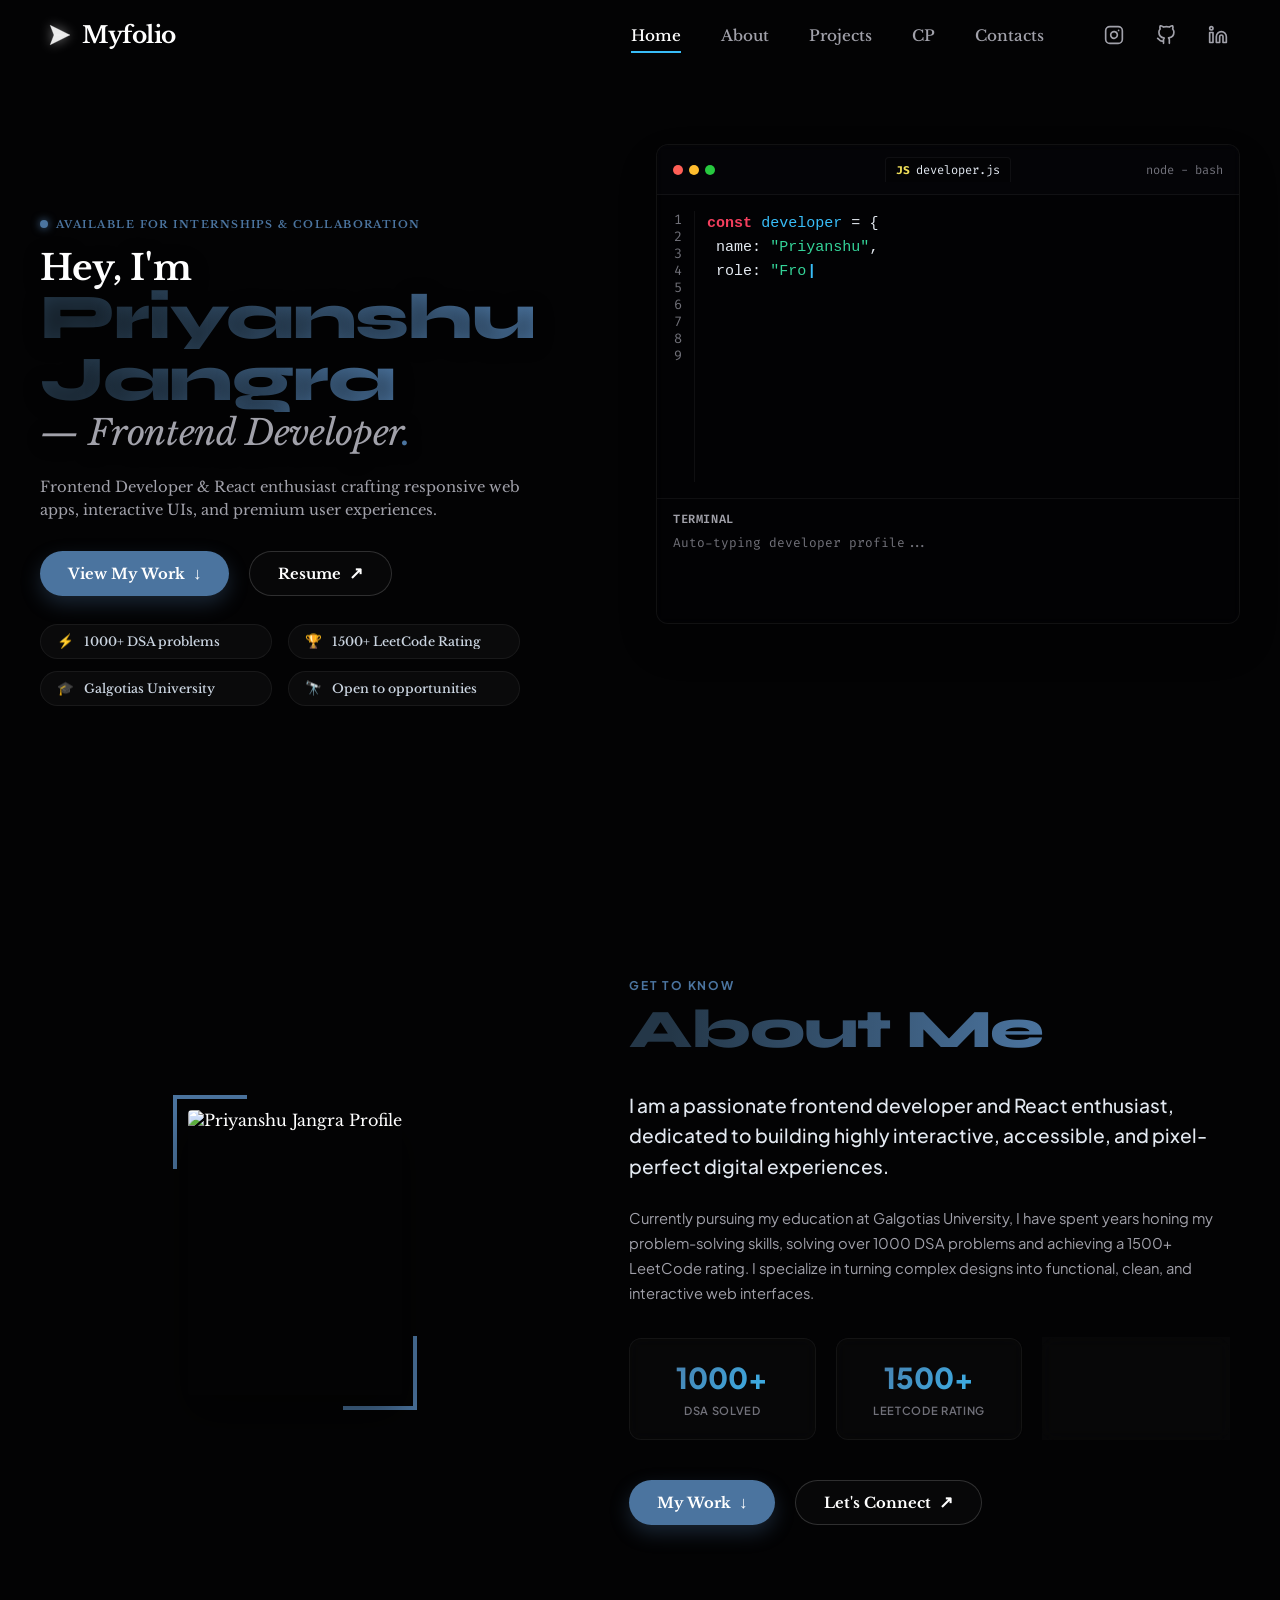
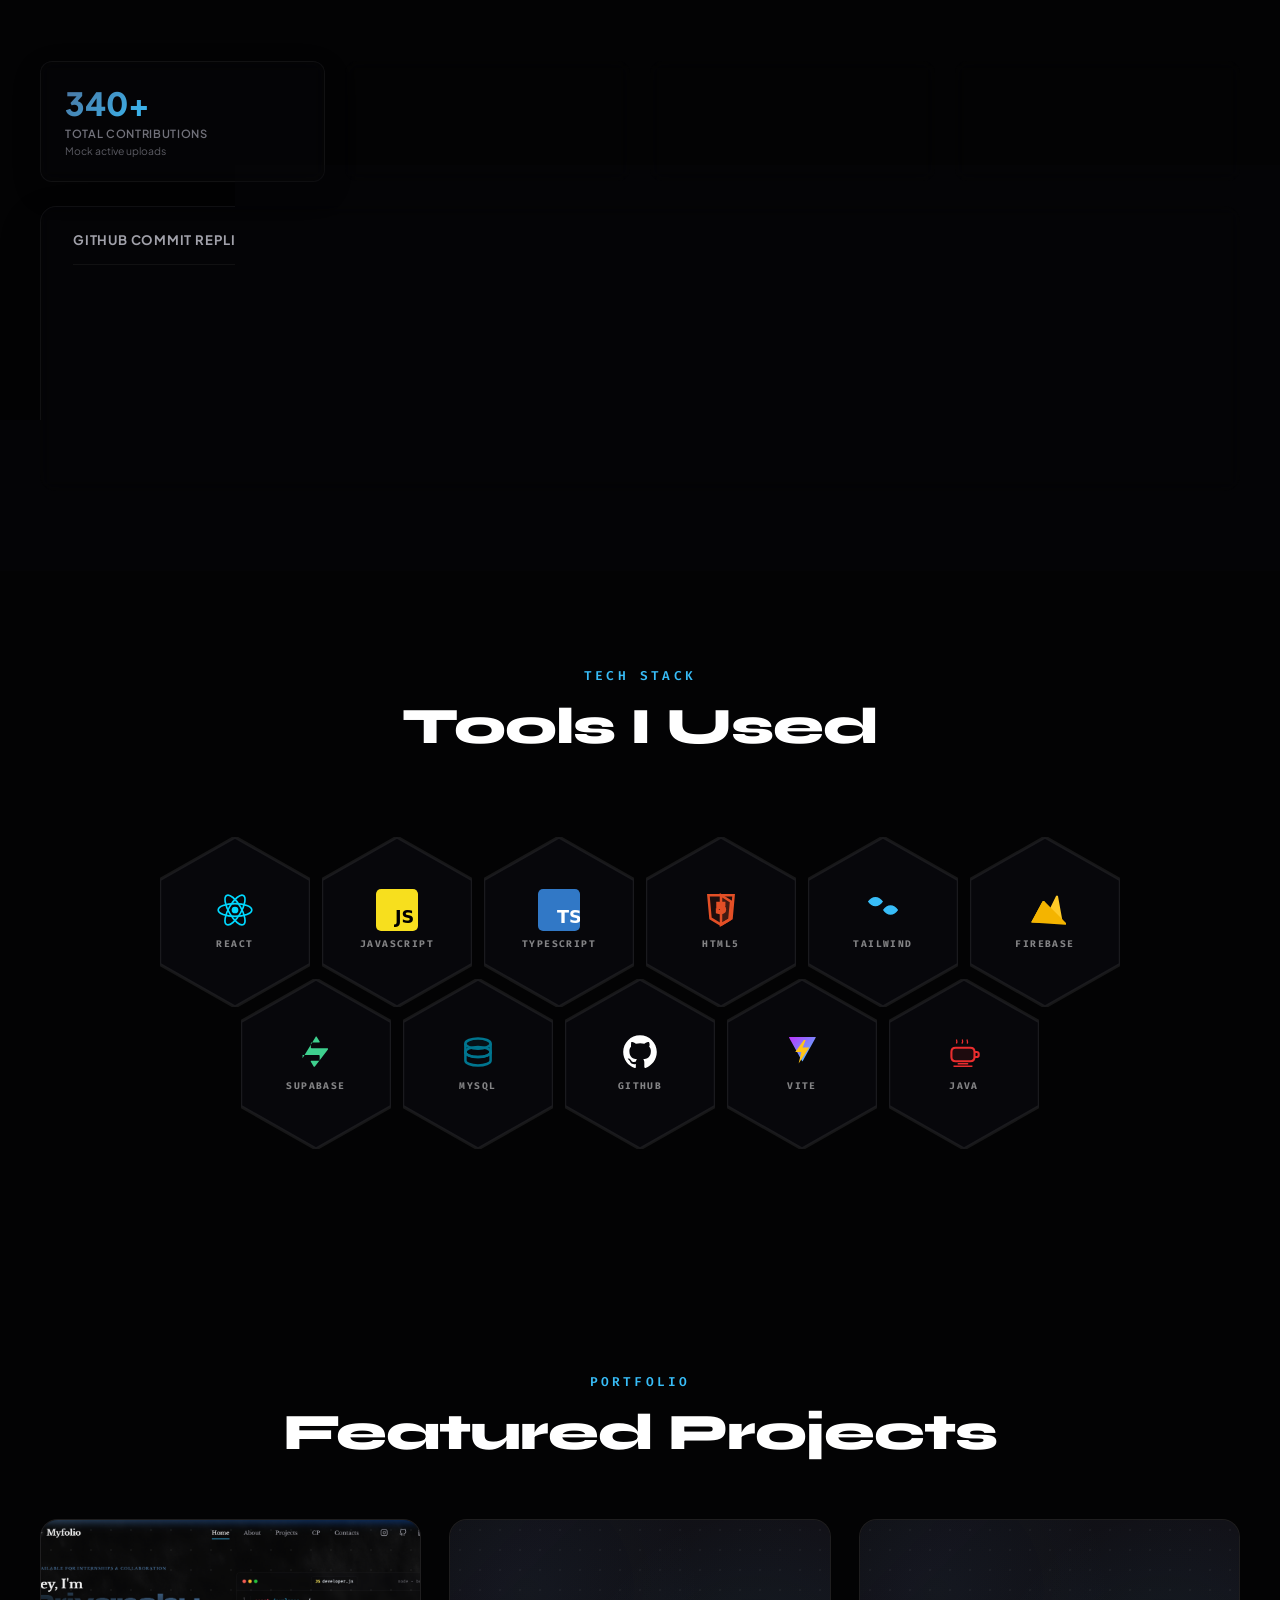
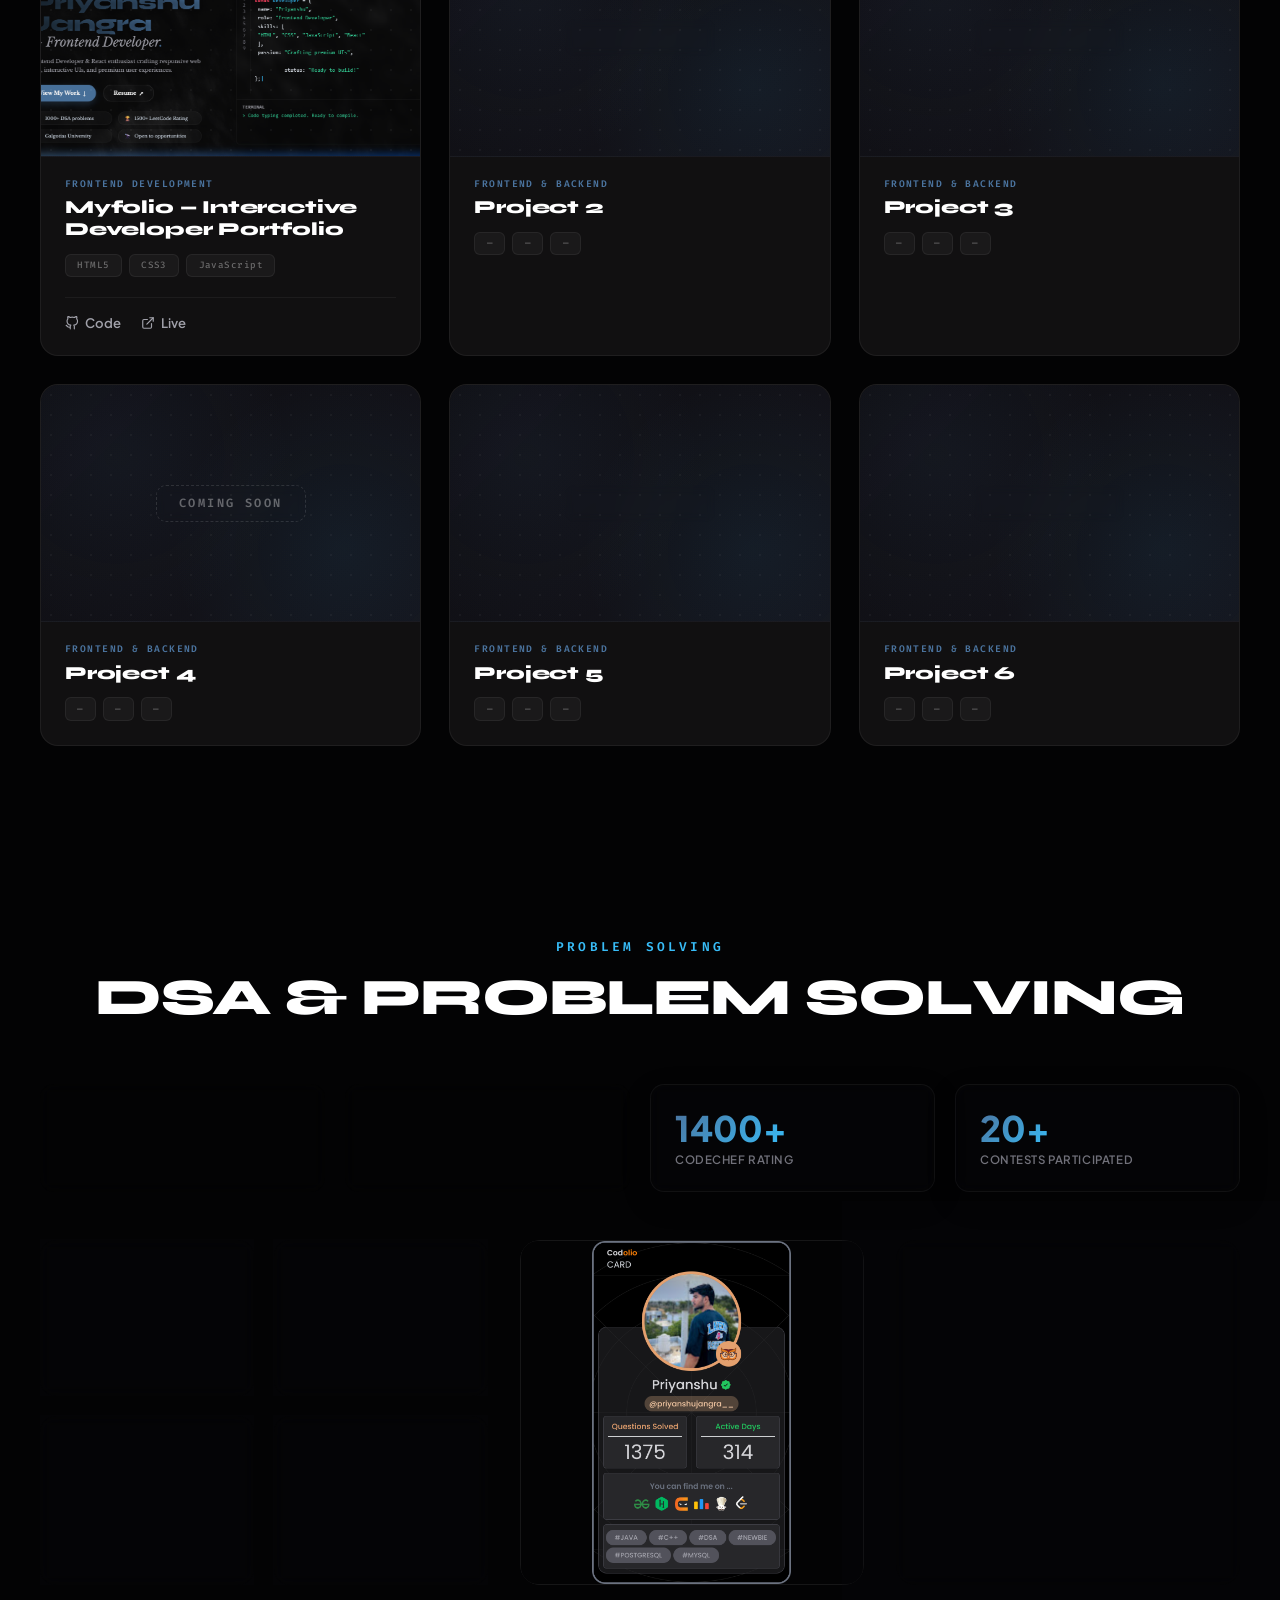
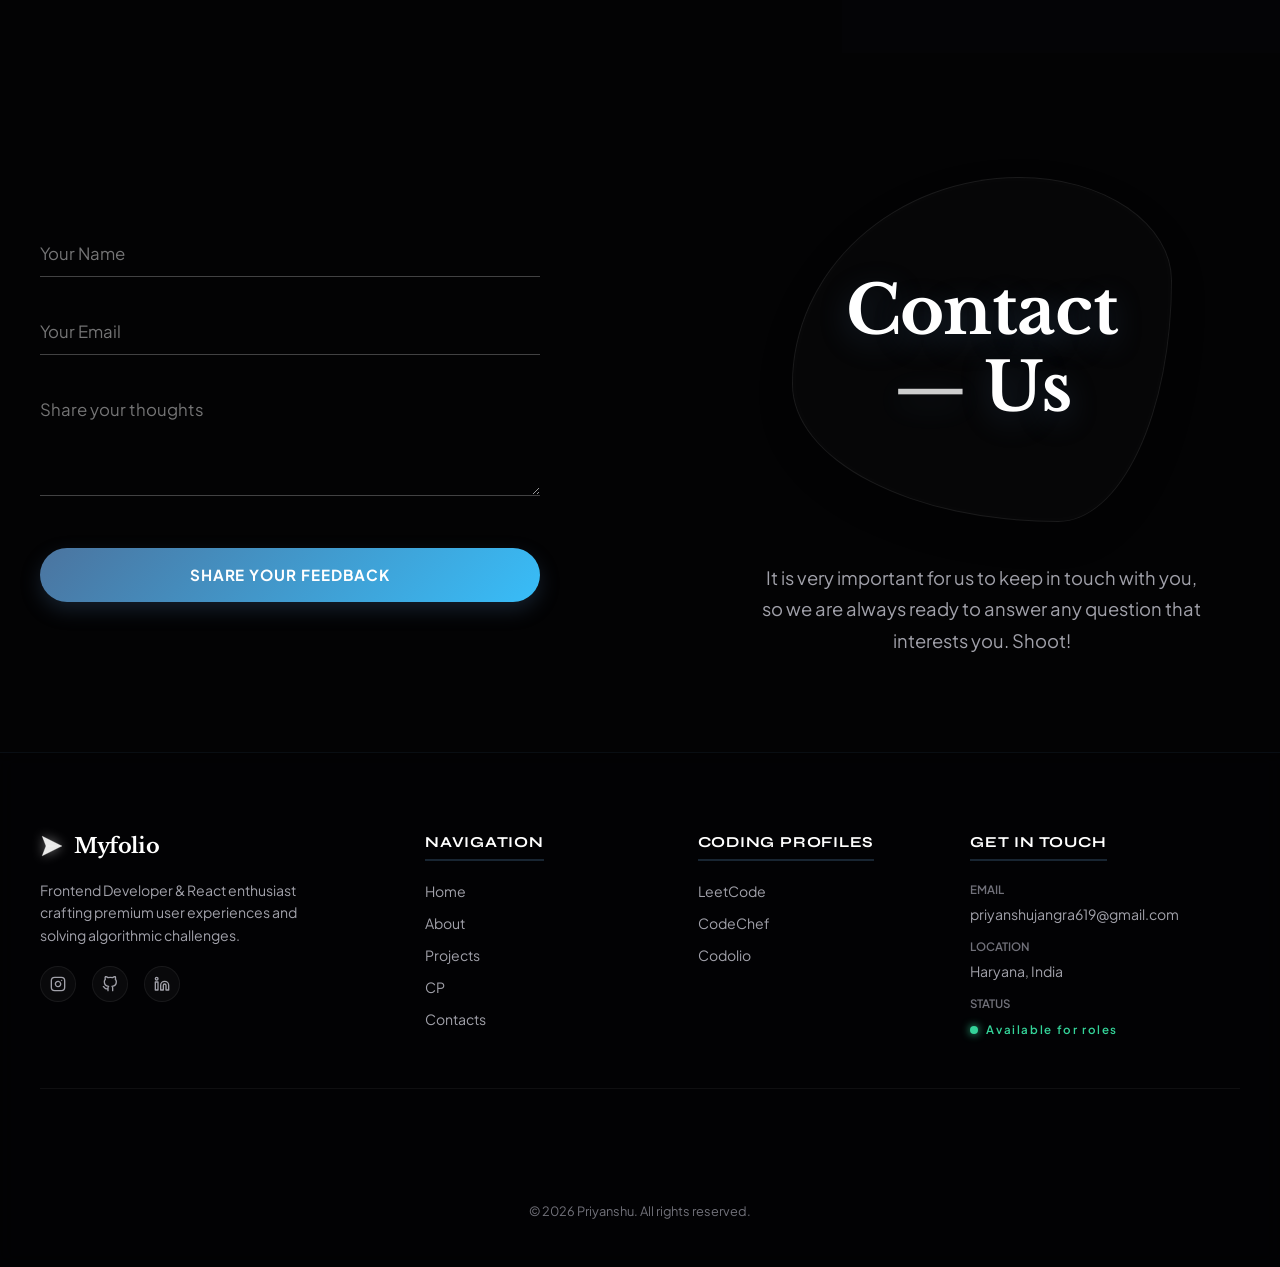
==== commit 8b83f17e: "feat: add horizontal linkedin profile badge alongside codolio card" ====
--- a/index.html
+++ b/index.html
@@ -14,6 +14,7 @@
     rel="stylesheet">
   <link rel="stylesheet" href="style.css">
   <script src="script.js" defer></script>
+  <script src="https://platform.linkedin.com/badges/js/profile.js" async defer type="text/javascript"></script>
 </head>
 
 <body>
@@ -820,8 +821,12 @@
 
           </div>
         </div>
-      </div>
-    </div>
+
+        <!-- Right Column 2: LinkedIn Profile Badge -->
+        <div class="li-badge-wrapper">
+          <div class="badge-base LI-profile-badge" data-locale="en_US" data-size="large" data-theme="dark" data-type="HORIZONTAL" data-vanity="priyanshujangra" data-version="v1"><a class="badge-base__link LI-simple-link" href="https://in.linkedin.com/in/priyanshujangra?trk=profile-badge">Priyanshu ..</a></div>
+        </div>
+      </div>
   </section>
 
   <!-- Contact Section -->
--- a/style.css
+++ b/style.css
@@ -2193,7 +2193,7 @@
 /* Content Split Layout */
 .cp-content-layout {
   display: grid;
-  grid-template-columns: 1.3fr 1fr;
+  grid-template-columns: 1.3fr 1fr 1fr;
   gap: 2rem;
   align-items: stretch;
 }
@@ -2457,8 +2457,113 @@
   box-shadow: 0 20px 45px rgba(56, 189, 248, 0.15);
 }
 
+/* LinkedIn Profile Badge styling */
+.li-badge-wrapper {
+  background: rgba(10, 10, 15, 0.25);
+  border: 1px solid rgba(255, 255, 255, 0.05);
+  border-radius: 20px;
+  padding: 1.5rem;
+  display: flex;
+  align-items: center;
+  justify-content: center;
+  backdrop-filter: blur(8px);
+  -webkit-backdrop-filter: blur(8px);
+  transition: all 0.4s cubic-bezier(0.16, 1, 0.3, 1);
+  box-shadow: 0 15px 35px rgba(0, 0, 0, 0.4);
+  overflow: hidden;
+  height: 100%;
+}
+
+.li-badge-wrapper:hover {
+  border-color: rgba(0, 119, 181, 0.35);
+  box-shadow: 0 20px 45px rgba(0, 119, 181, 0.2);
+  transform: translateY(-5px);
+}
+
+/* Fallback card styles for LinkedIn profile badge when script doesn't load or is blocked */
+.li-badge-wrapper .LI-profile-badge {
+  width: 100%;
+  height: 100%;
+  display: flex;
+  align-items: center;
+  justify-content: center;
+}
+
+.li-badge-wrapper .LI-simple-link {
+  display: flex;
+  flex-direction: column;
+  align-items: center;
+  justify-content: center;
+  gap: 1.25rem;
+  color: #ffffff;
+  text-decoration: none;
+  font-family: 'Plus Jakarta Sans', sans-serif;
+  text-align: center;
+  width: 100%;
+  height: 100%;
+  padding: 2.5rem 1.5rem;
+  border-radius: 14px;
+  background: rgba(255, 255, 255, 0.02);
+  transition: all 0.3s ease;
+  border: 1px solid rgba(255, 255, 255, 0.03);
+}
+
+.li-badge-wrapper .LI-simple-link:hover {
+  background: rgba(255, 255, 255, 0.05);
+  border-color: rgba(0, 119, 181, 0.2);
+}
+
+.li-badge-wrapper .LI-simple-link::before {
+  content: '';
+  display: block;
+  width: 54px;
+  height: 54px;
+  background-image: url("data:image/svg+xml,%3Csvg xmlns='http://www.w3.org/2000/svg' viewBox='0 0 24 24' fill='%230077b5'%3E%3Cpath d='M19 0h-14c-2.761 0-5 2.239-5 5v14c0 2.761 2.239 5 5 5h14c2.762 0 5-2.239 5-5v-14c0-2.761-2.238-5-5-5zm-11 19h-3v-11h3v11zm-1.5-12.268c-.966 0-1.75-.779-1.75-1.75s.784-1.75 1.75-1.75 1.75.779 1.75 1.75-.784 1.75-1.75 1.75zm13.5 12.268h-3v-5.604c0-3.368-4-3.113-4 0v5.604h-3v-11h3v1.765c1.396-2.586 7-2.777 7 2.476v6.759z'/%3E%3C/svg%3E");
+  background-size: contain;
+  background-repeat: no-repeat;
+  filter: drop-shadow(0 0 10px rgba(0, 119, 181, 0.3));
+}
+
+.li-badge-wrapper .LI-simple-link::after {
+  content: 'View LinkedIn Profile';
+  display: inline-block;
+  padding: 0.7rem 1.4rem;
+  background: rgba(0, 119, 181, 0.2);
+  border: 1px solid rgba(0, 119, 181, 0.4);
+  border-radius: 30px;
+  font-size: 0.85rem;
+  font-weight: 700;
+  color: #0077b5;
+  text-transform: uppercase;
+  letter-spacing: 0.05em;
+  transition: all 0.3s cubic-bezier(0.16, 1, 0.3, 1);
+  box-shadow: 0 4px 10px rgba(0, 119, 181, 0.1);
+}
+
+.li-badge-wrapper:hover .LI-simple-link::after {
+  background: #0077b5;
+  color: #ffffff;
+  box-shadow: 0 8px 20px rgba(0, 119, 181, 0.4);
+  border-color: #0077b5;
+  transform: translateY(-1px);
+}
+
+/* Hide fallback link card when script renders the official badge successfully */
+.li-badge-wrapper .LI-profile-badge[data-rendered="true"] .LI-simple-link {
+  display: none !important;
+}
+
+/* Ensure no scrollbars render on the LinkedIn iframe widget */
+.li-badge-wrapper iframe {
+  overflow: hidden !important;
+  scrollbar-width: none !important; /* Firefox */
+}
+.li-badge-wrapper iframe::-webkit-scrollbar {
+  display: none !important; /* Webkit */
+}
+
 @media (max-width: 992px) {
-  .cp-flip-card-container {
+  .cp-flip-card-container, .li-badge-wrapper {
     min-height: 380px;
   }
 }
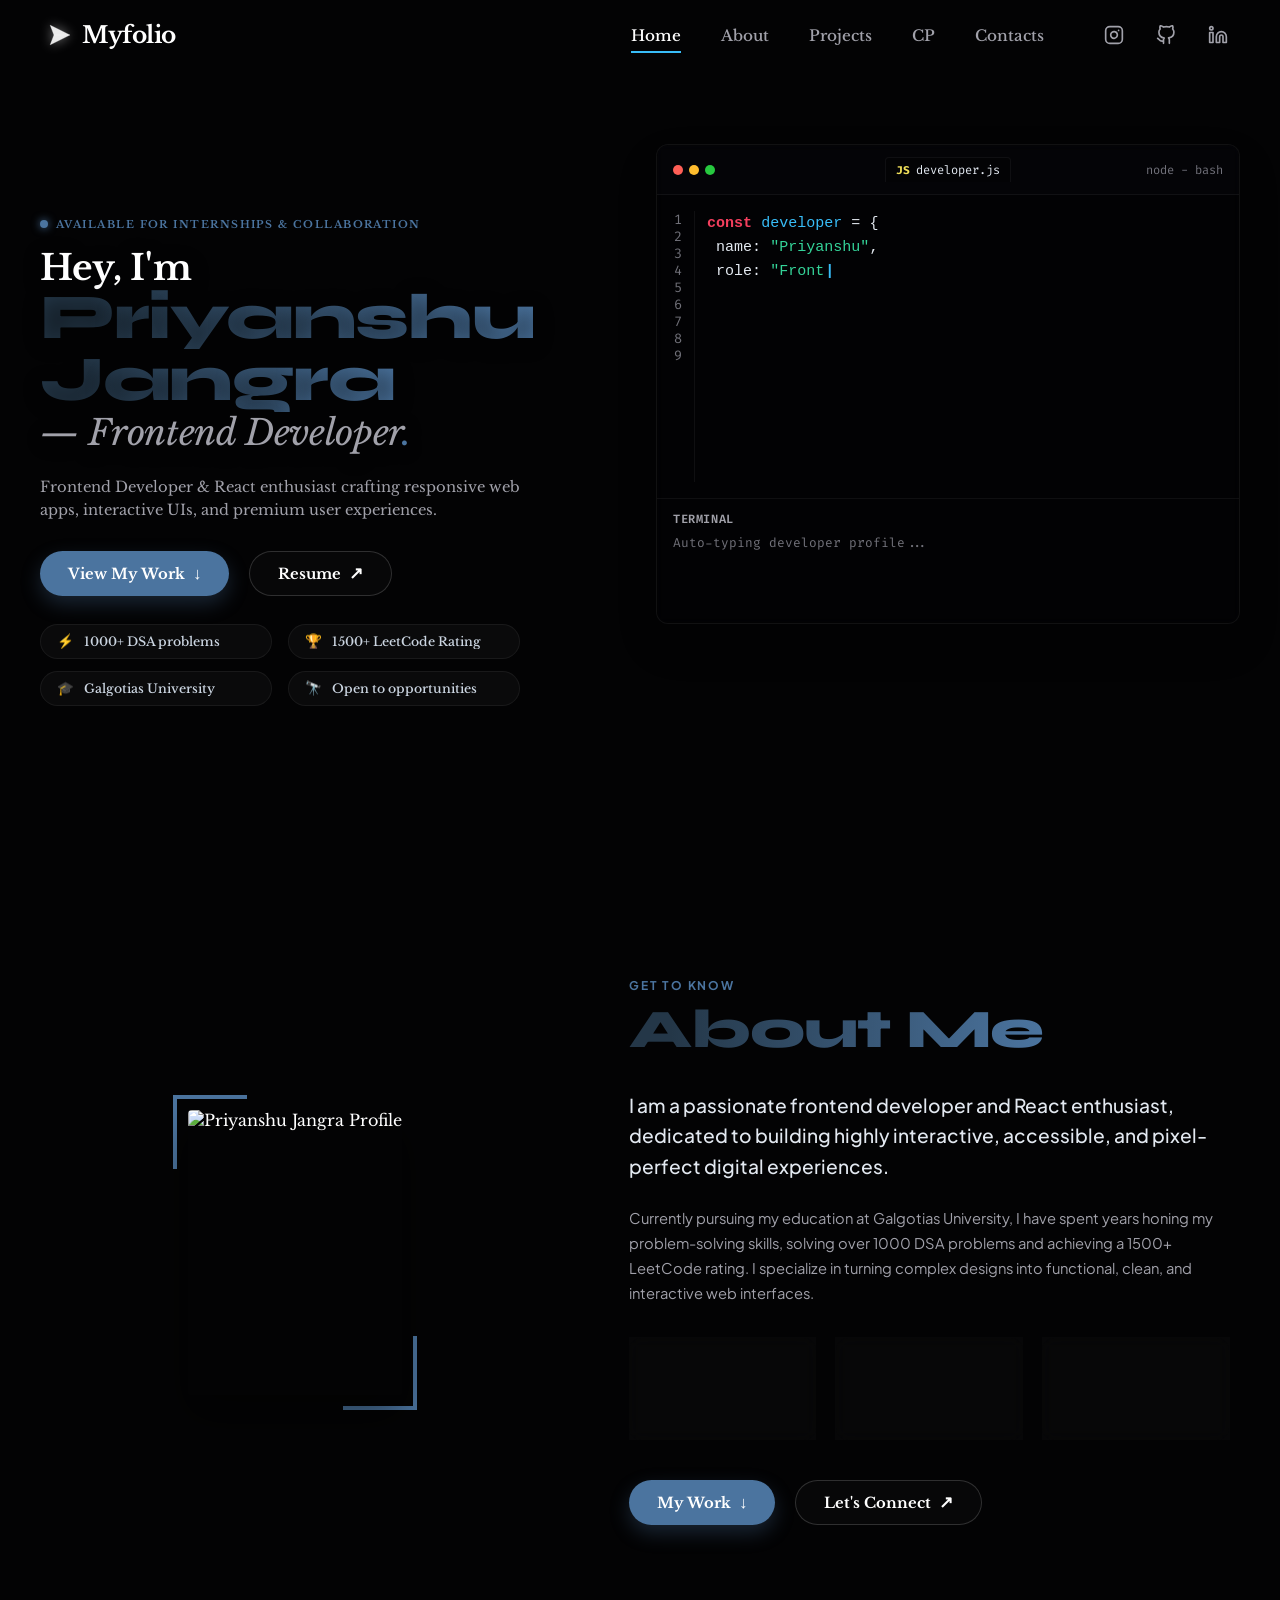
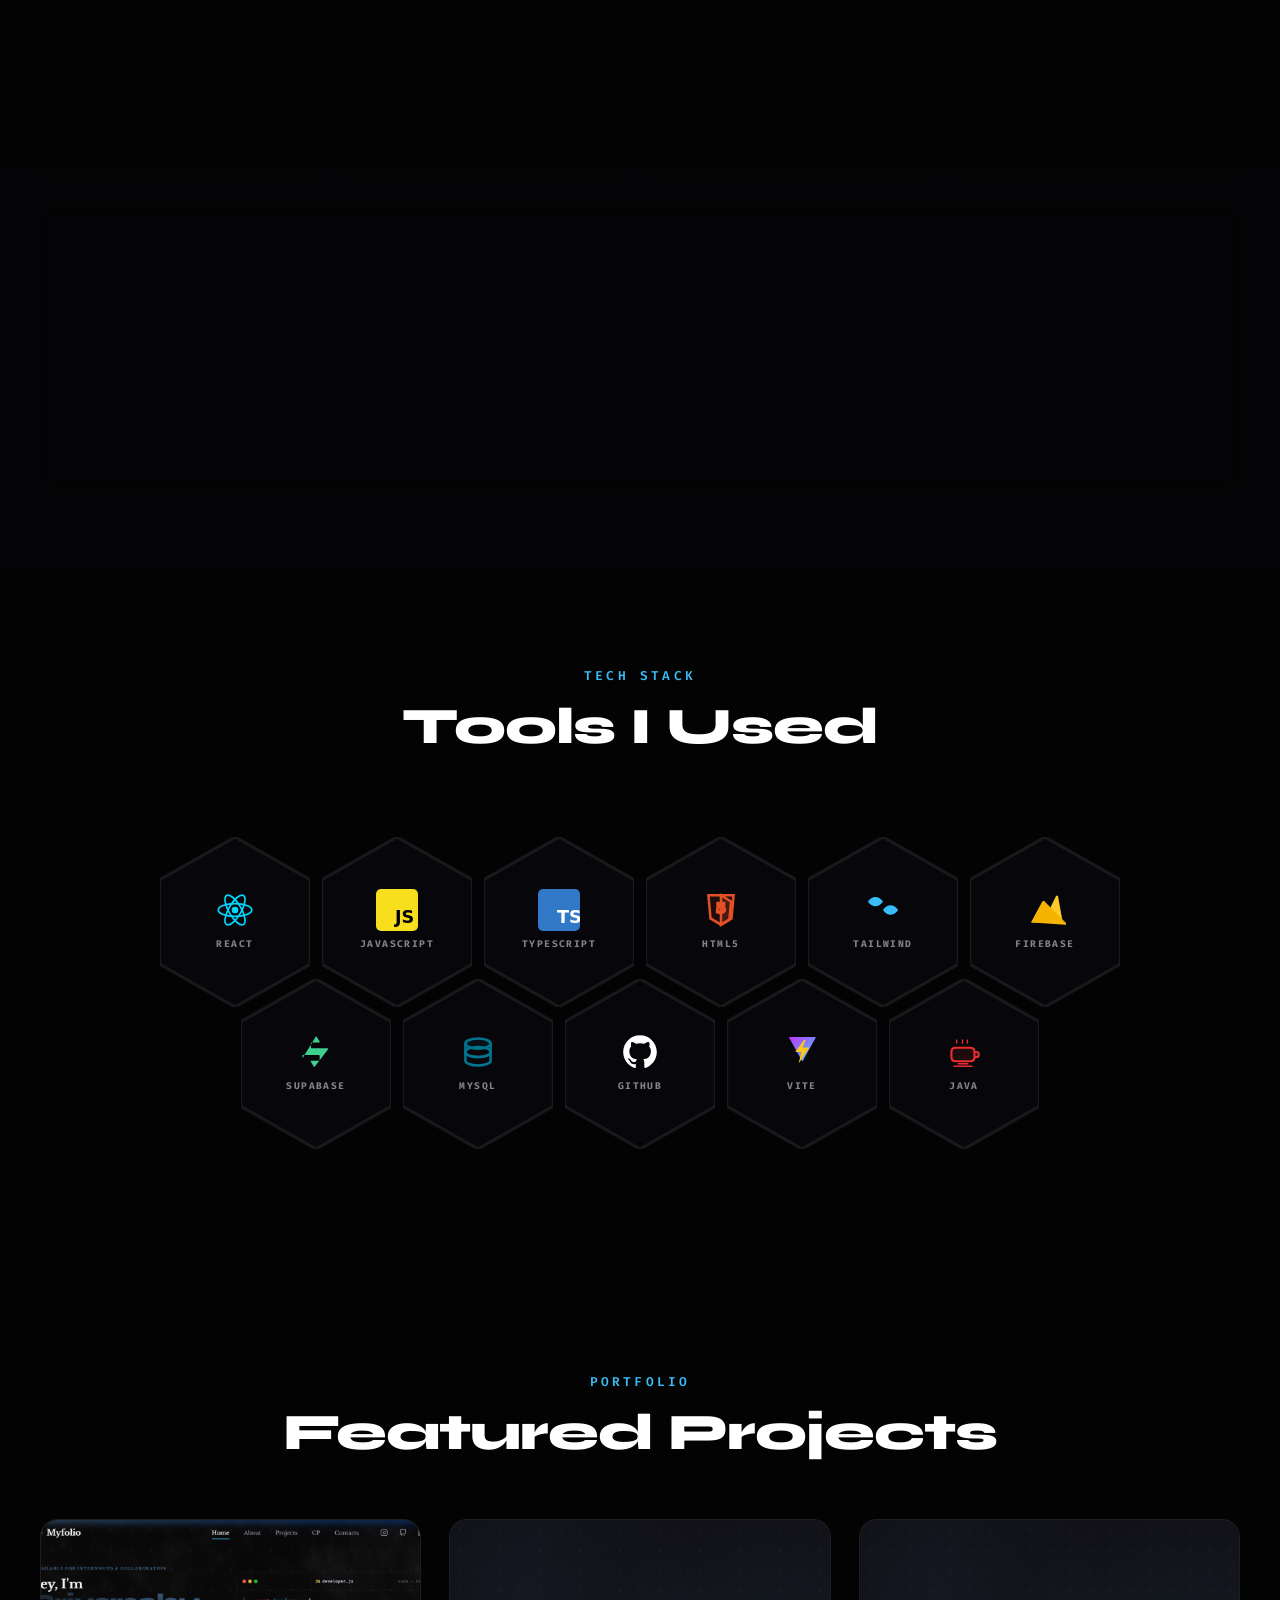
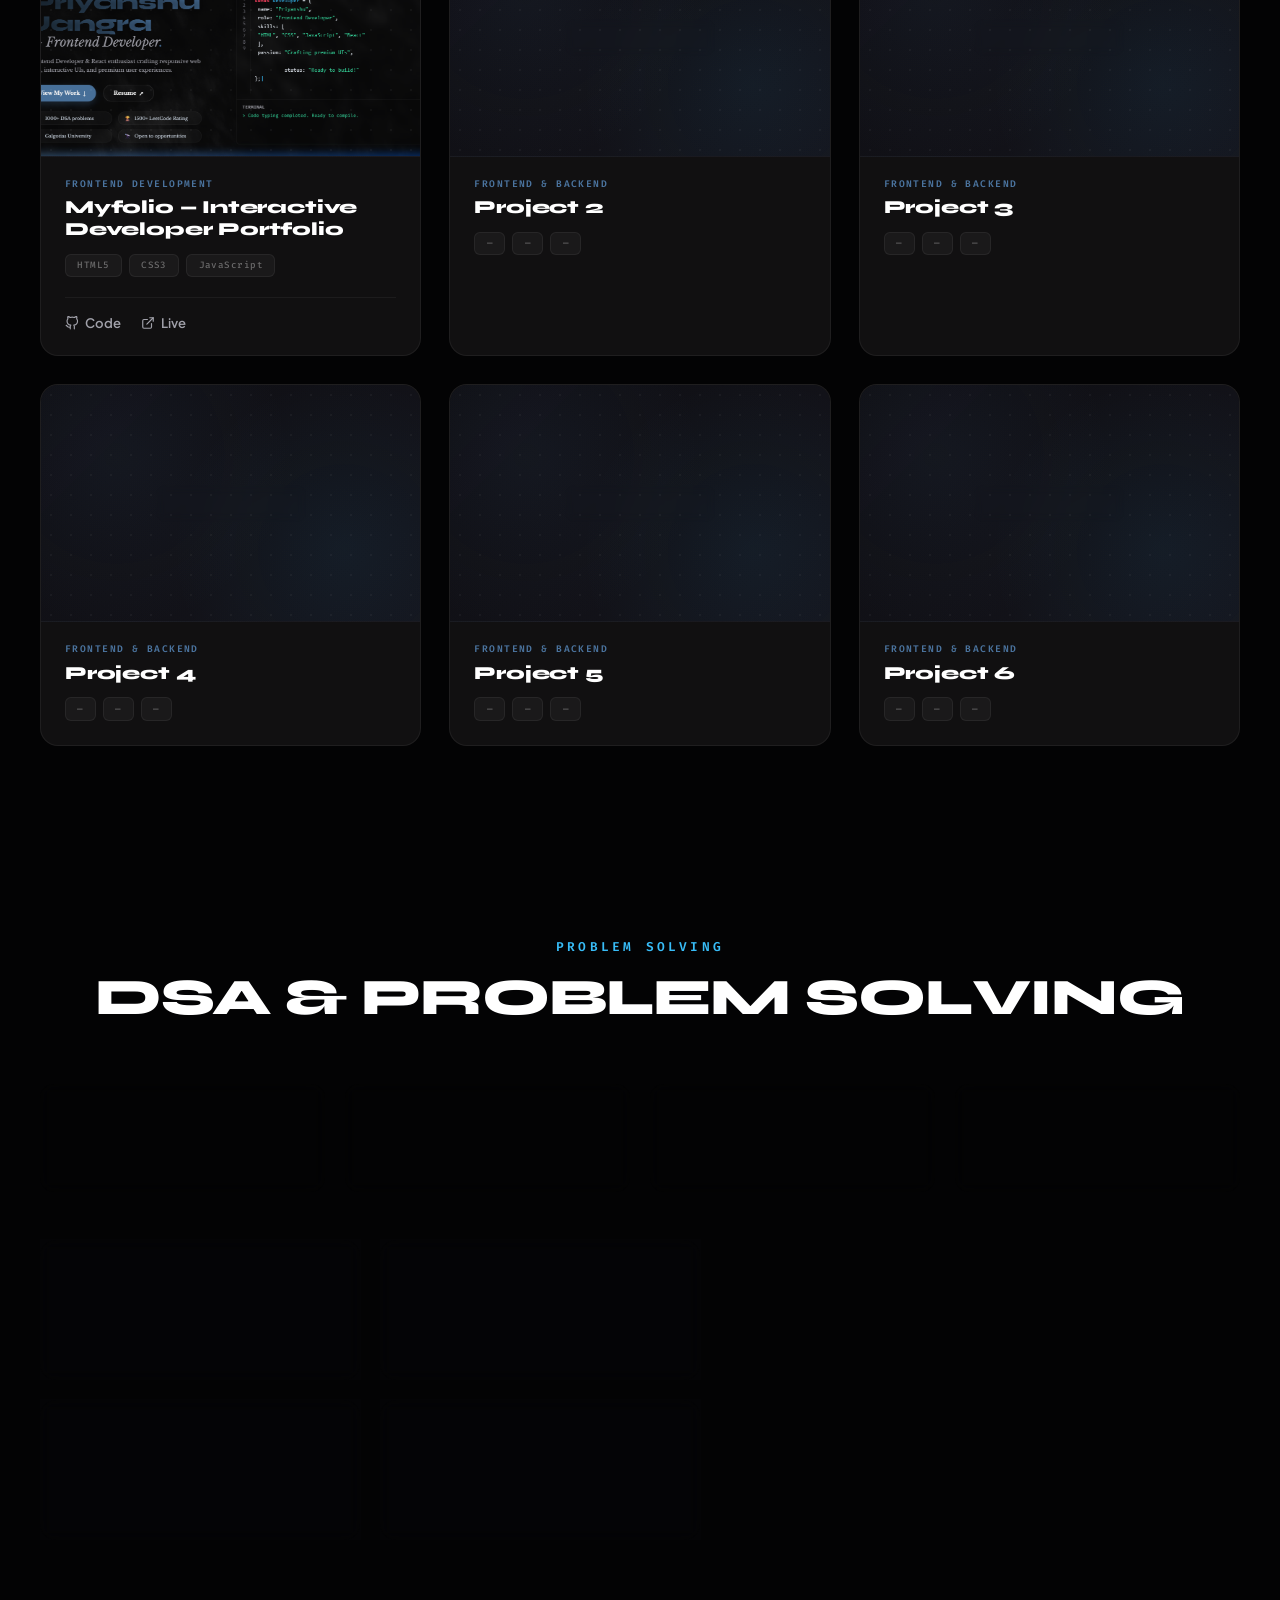
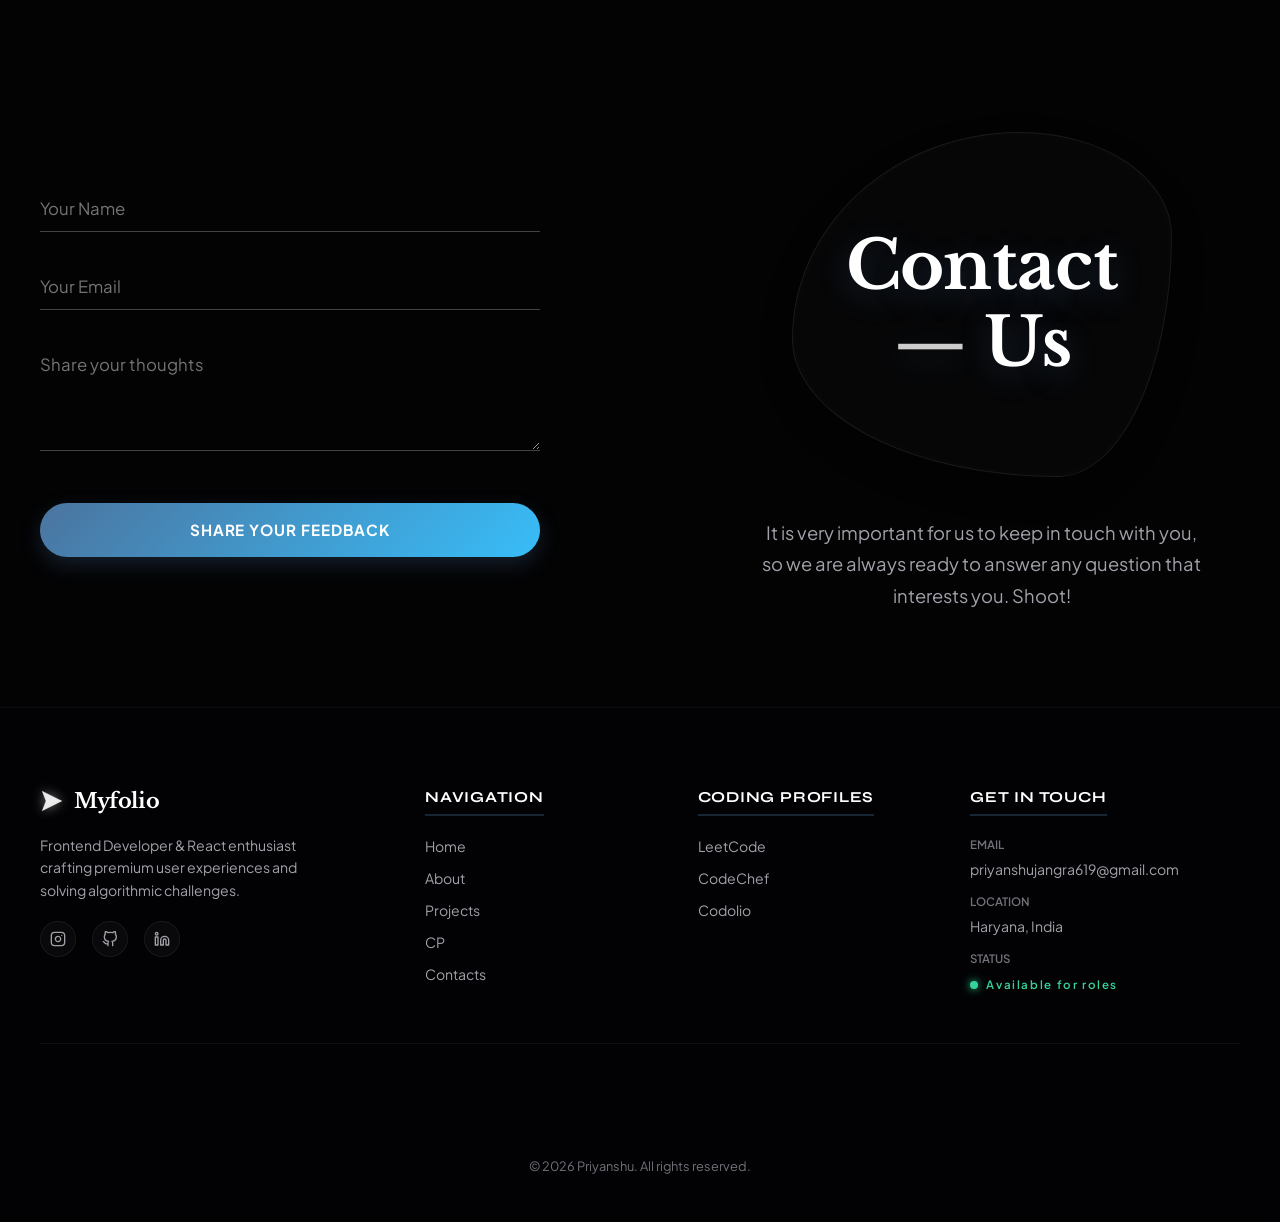
==== commit be72612a: "revert: remove LinkedIn profile badge and restore CP section layout" ====
--- a/index.html
+++ b/index.html
@@ -14,7 +14,6 @@
     rel="stylesheet">
   <link rel="stylesheet" href="style.css">
   <script src="script.js" defer></script>
-  <script src="https://platform.linkedin.com/badges/js/profile.js" async defer type="text/javascript"></script>
 </head>
 
 <body>
@@ -821,11 +820,6 @@
 
           </div>
         </div>
-
-        <!-- Right Column 2: LinkedIn Profile Badge -->
-        <div class="li-badge-wrapper">
-          <div class="badge-base LI-profile-badge" data-locale="en_US" data-size="large" data-theme="dark" data-type="HORIZONTAL" data-vanity="priyanshujangra" data-version="v1"><a class="badge-base__link LI-simple-link" href="https://in.linkedin.com/in/priyanshujangra?trk=profile-badge">Priyanshu ..</a></div>
-        </div>
       </div>
   </section>
 
--- a/style.css
+++ b/style.css
@@ -2193,7 +2193,7 @@
 /* Content Split Layout */
 .cp-content-layout {
   display: grid;
-  grid-template-columns: 1.3fr 1fr 1fr;
+  grid-template-columns: 1.3fr 1fr;
   gap: 2rem;
   align-items: stretch;
 }
@@ -2457,113 +2457,8 @@
   box-shadow: 0 20px 45px rgba(56, 189, 248, 0.15);
 }
 
-/* LinkedIn Profile Badge styling */
-.li-badge-wrapper {
-  background: rgba(10, 10, 15, 0.25);
-  border: 1px solid rgba(255, 255, 255, 0.05);
-  border-radius: 20px;
-  padding: 1.5rem;
-  display: flex;
-  align-items: center;
-  justify-content: center;
-  backdrop-filter: blur(8px);
-  -webkit-backdrop-filter: blur(8px);
-  transition: all 0.4s cubic-bezier(0.16, 1, 0.3, 1);
-  box-shadow: 0 15px 35px rgba(0, 0, 0, 0.4);
-  overflow: hidden;
-  height: 100%;
-}
-
-.li-badge-wrapper:hover {
-  border-color: rgba(0, 119, 181, 0.35);
-  box-shadow: 0 20px 45px rgba(0, 119, 181, 0.2);
-  transform: translateY(-5px);
-}
-
-/* Fallback card styles for LinkedIn profile badge when script doesn't load or is blocked */
-.li-badge-wrapper .LI-profile-badge {
-  width: 100%;
-  height: 100%;
-  display: flex;
-  align-items: center;
-  justify-content: center;
-}
-
-.li-badge-wrapper .LI-simple-link {
-  display: flex;
-  flex-direction: column;
-  align-items: center;
-  justify-content: center;
-  gap: 1.25rem;
-  color: #ffffff;
-  text-decoration: none;
-  font-family: 'Plus Jakarta Sans', sans-serif;
-  text-align: center;
-  width: 100%;
-  height: 100%;
-  padding: 2.5rem 1.5rem;
-  border-radius: 14px;
-  background: rgba(255, 255, 255, 0.02);
-  transition: all 0.3s ease;
-  border: 1px solid rgba(255, 255, 255, 0.03);
-}
-
-.li-badge-wrapper .LI-simple-link:hover {
-  background: rgba(255, 255, 255, 0.05);
-  border-color: rgba(0, 119, 181, 0.2);
-}
-
-.li-badge-wrapper .LI-simple-link::before {
-  content: '';
-  display: block;
-  width: 54px;
-  height: 54px;
-  background-image: url("data:image/svg+xml,%3Csvg xmlns='http://www.w3.org/2000/svg' viewBox='0 0 24 24' fill='%230077b5'%3E%3Cpath d='M19 0h-14c-2.761 0-5 2.239-5 5v14c0 2.761 2.239 5 5 5h14c2.762 0 5-2.239 5-5v-14c0-2.761-2.238-5-5-5zm-11 19h-3v-11h3v11zm-1.5-12.268c-.966 0-1.75-.779-1.75-1.75s.784-1.75 1.75-1.75 1.75.779 1.75 1.75-.784 1.75-1.75 1.75zm13.5 12.268h-3v-5.604c0-3.368-4-3.113-4 0v5.604h-3v-11h3v1.765c1.396-2.586 7-2.777 7 2.476v6.759z'/%3E%3C/svg%3E");
-  background-size: contain;
-  background-repeat: no-repeat;
-  filter: drop-shadow(0 0 10px rgba(0, 119, 181, 0.3));
-}
-
-.li-badge-wrapper .LI-simple-link::after {
-  content: 'View LinkedIn Profile';
-  display: inline-block;
-  padding: 0.7rem 1.4rem;
-  background: rgba(0, 119, 181, 0.2);
-  border: 1px solid rgba(0, 119, 181, 0.4);
-  border-radius: 30px;
-  font-size: 0.85rem;
-  font-weight: 700;
-  color: #0077b5;
-  text-transform: uppercase;
-  letter-spacing: 0.05em;
-  transition: all 0.3s cubic-bezier(0.16, 1, 0.3, 1);
-  box-shadow: 0 4px 10px rgba(0, 119, 181, 0.1);
-}
-
-.li-badge-wrapper:hover .LI-simple-link::after {
-  background: #0077b5;
-  color: #ffffff;
-  box-shadow: 0 8px 20px rgba(0, 119, 181, 0.4);
-  border-color: #0077b5;
-  transform: translateY(-1px);
-}
-
-/* Hide fallback link card when script renders the official badge successfully */
-.li-badge-wrapper .LI-profile-badge[data-rendered="true"] .LI-simple-link {
-  display: none !important;
-}
-
-/* Ensure no scrollbars render on the LinkedIn iframe widget */
-.li-badge-wrapper iframe {
-  overflow: hidden !important;
-  scrollbar-width: none !important; /* Firefox */
-}
-.li-badge-wrapper iframe::-webkit-scrollbar {
-  display: none !important; /* Webkit */
-}
-
 @media (max-width: 992px) {
-  .cp-flip-card-container, .li-badge-wrapper {
+  .cp-flip-card-container {
     min-height: 380px;
   }
 }
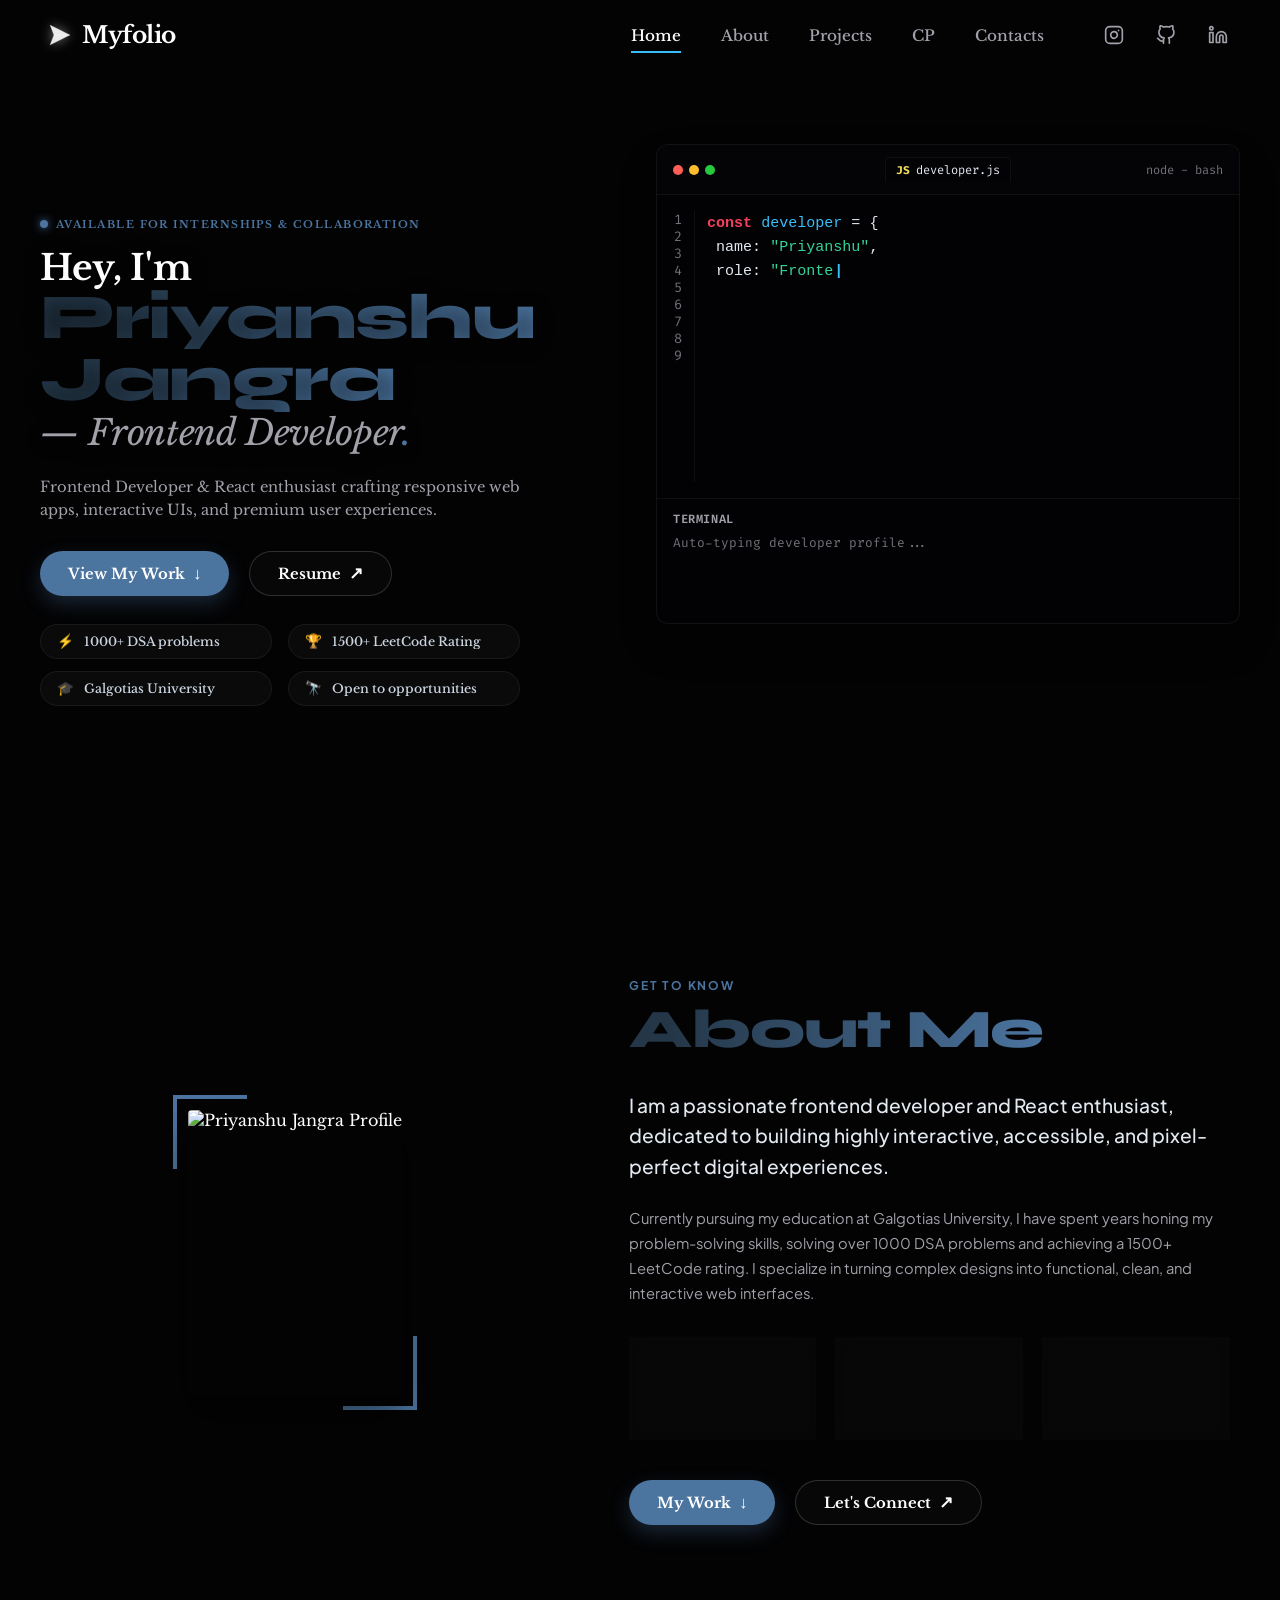
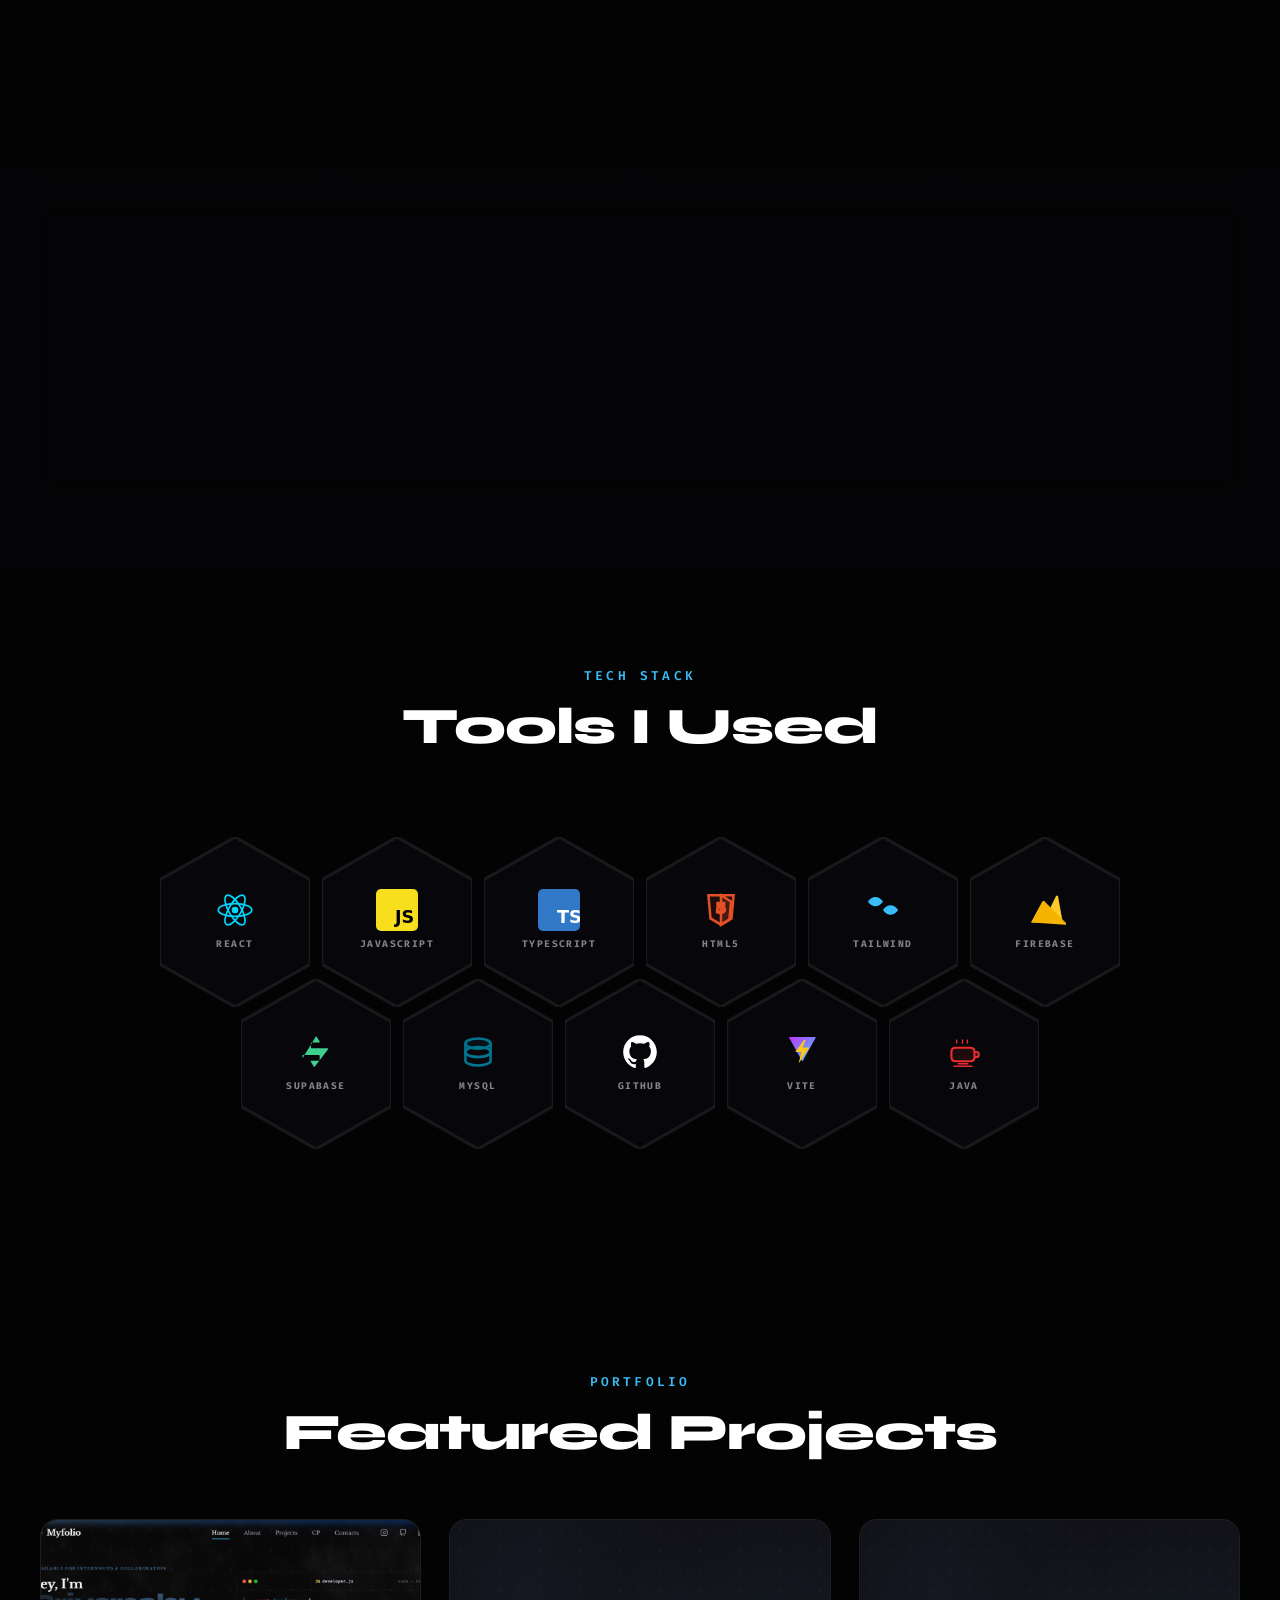
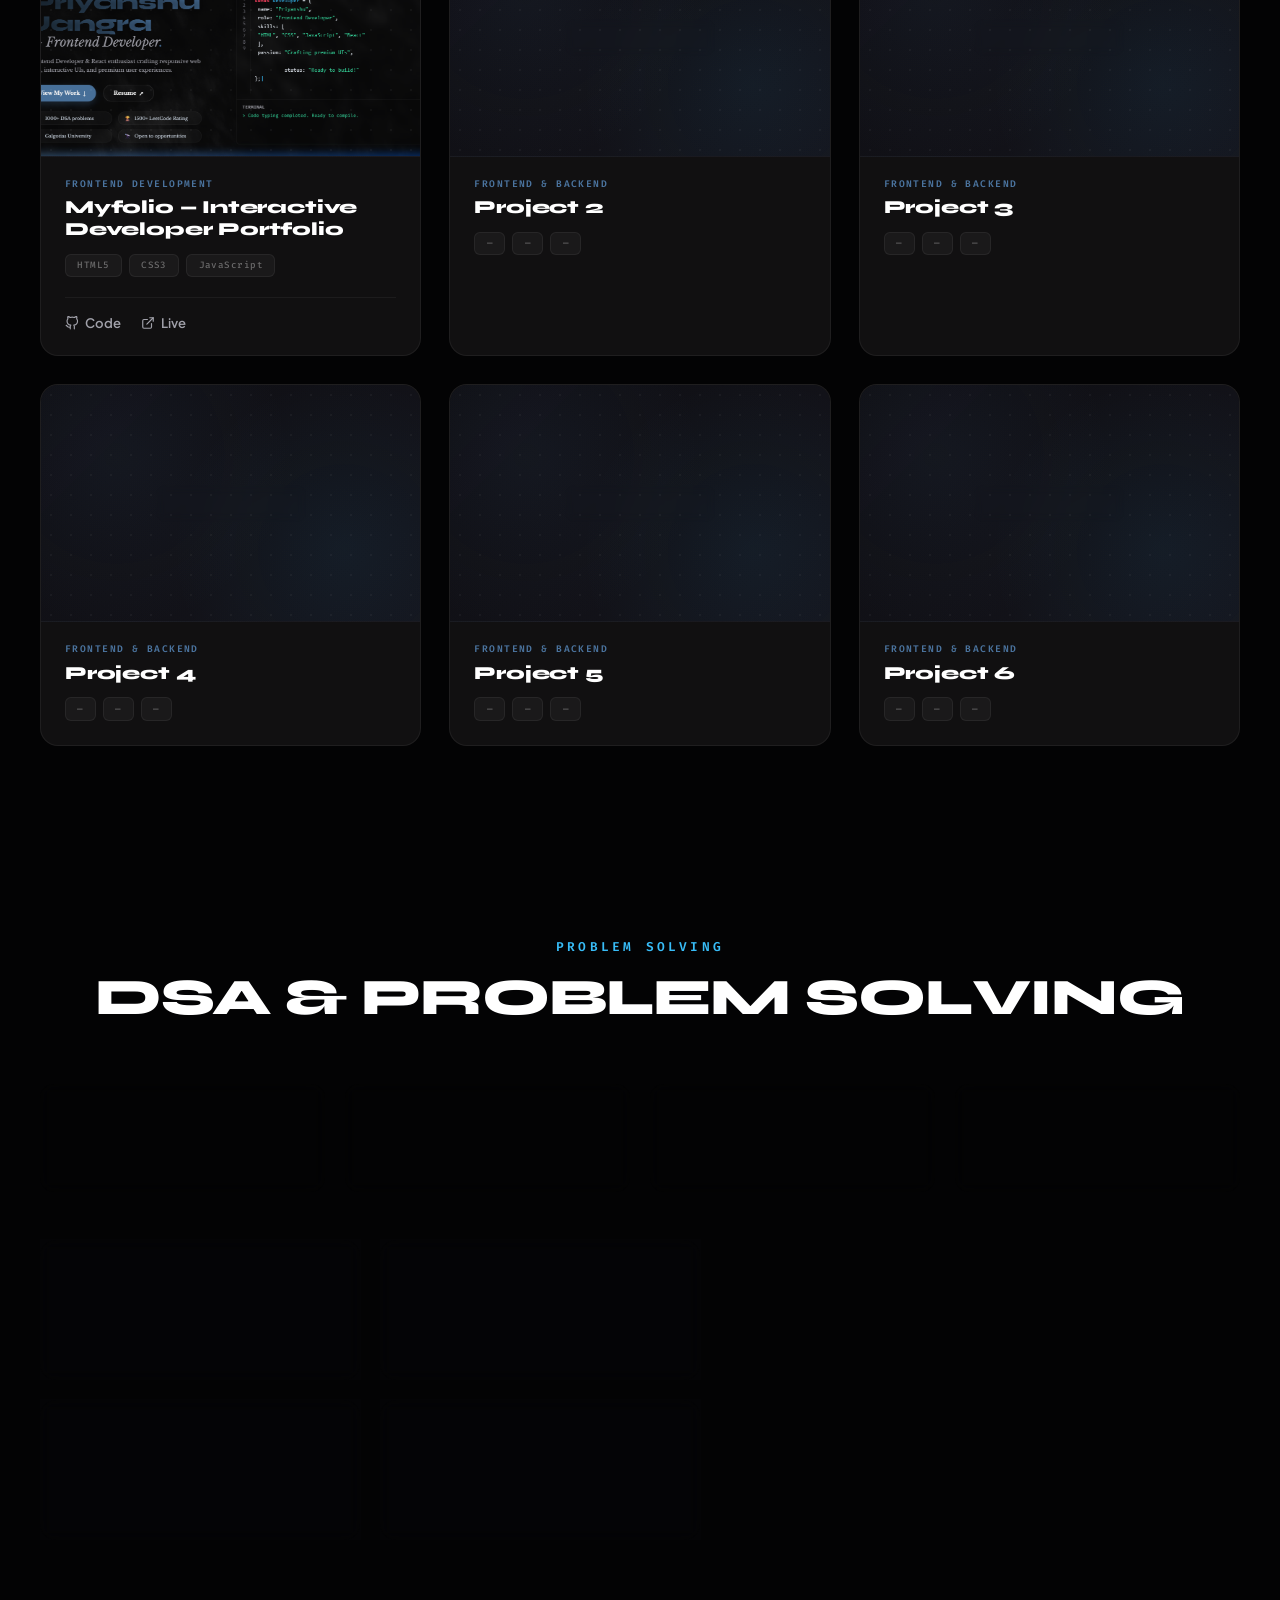
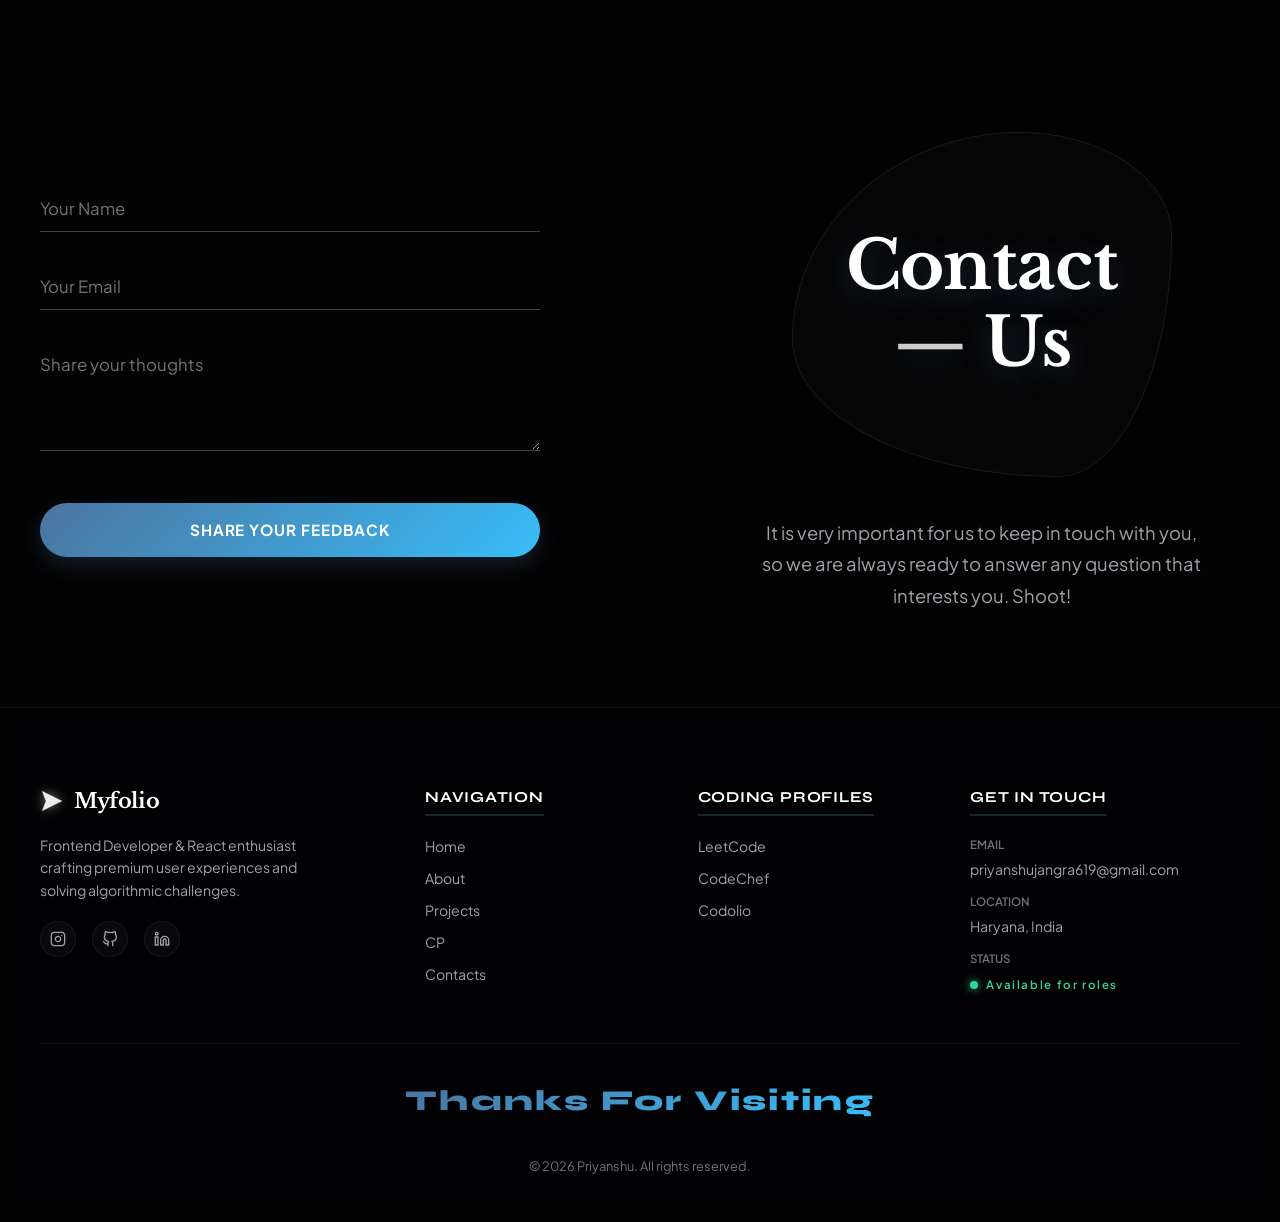
==== commit 82f98f64: "revert: remove paper airplane scroll animation and make footer thanks text permanently visible" ====
--- a/index.html
+++ b/index.html
@@ -18,14 +18,7 @@
 
 <body>
 
-  <!-- Paper Airplane Scroll Animation -->
-  <div id="paper-airplane" aria-hidden="true">
-    <svg viewBox="0 0 32 32" fill="none" xmlns="http://www.w3.org/2000/svg">
-      <path d="M3 3L29 16L3 29L8 16L3 3Z" fill="rgba(255,255,255,0.9)" stroke="rgba(255,255,255,0.6)" stroke-width="0.8"
-        stroke-linejoin="round" />
-      <path d="M8 16L29 16" stroke="rgba(255,255,255,0.4)" stroke-width="0.8" />
-    </svg>
-  </div>
+
 
   <!-- Navigation header - transparent reference style -->
   <header class="app-header">
--- a/style.css
+++ b/style.css
@@ -294,25 +294,7 @@
   }
 }
 
-/* --- Paper Airplane Scroll Animation --- */
-#paper-airplane {
-  position: fixed;
-  top: 0;
-  left: 0;
-  width: 24px;
-  height: 24px;
-  pointer-events: none;
-  z-index: 10; /* Set above page content (z-index: 2+) but below header (z-index: 1000) */
-  opacity: 0;
-  transition: opacity 0.3s ease;
-  filter: drop-shadow(0 0 8px rgba(255, 255, 255, 0.7)) drop-shadow(0 0 20px rgba(255, 255, 255, 0.3));
-  will-change: transform, opacity;
-}
-
-#paper-airplane svg {
-  width: 100%;
-  height: 100%;
-}
+
 
 /* --- Hero Section Styling --- */
 .hero-section {
@@ -2874,17 +2856,7 @@
   -webkit-background-clip: text;
   -webkit-text-fill-color: transparent;
   background-clip: text;
-  opacity: 0;
-  transform: translateY(15px);
-  transition: opacity 0.5s cubic-bezier(0.16, 1, 0.3, 1), transform 0.5s cubic-bezier(0.16, 1, 0.3, 1), filter 0.5s ease;
-  filter: blur(4px);
   text-align: center;
-}
-
-.thanks-text.visible {
-  opacity: 1;
-  transform: translateY(0);
-  filter: blur(0);
 }
 
 .footer-bottom {
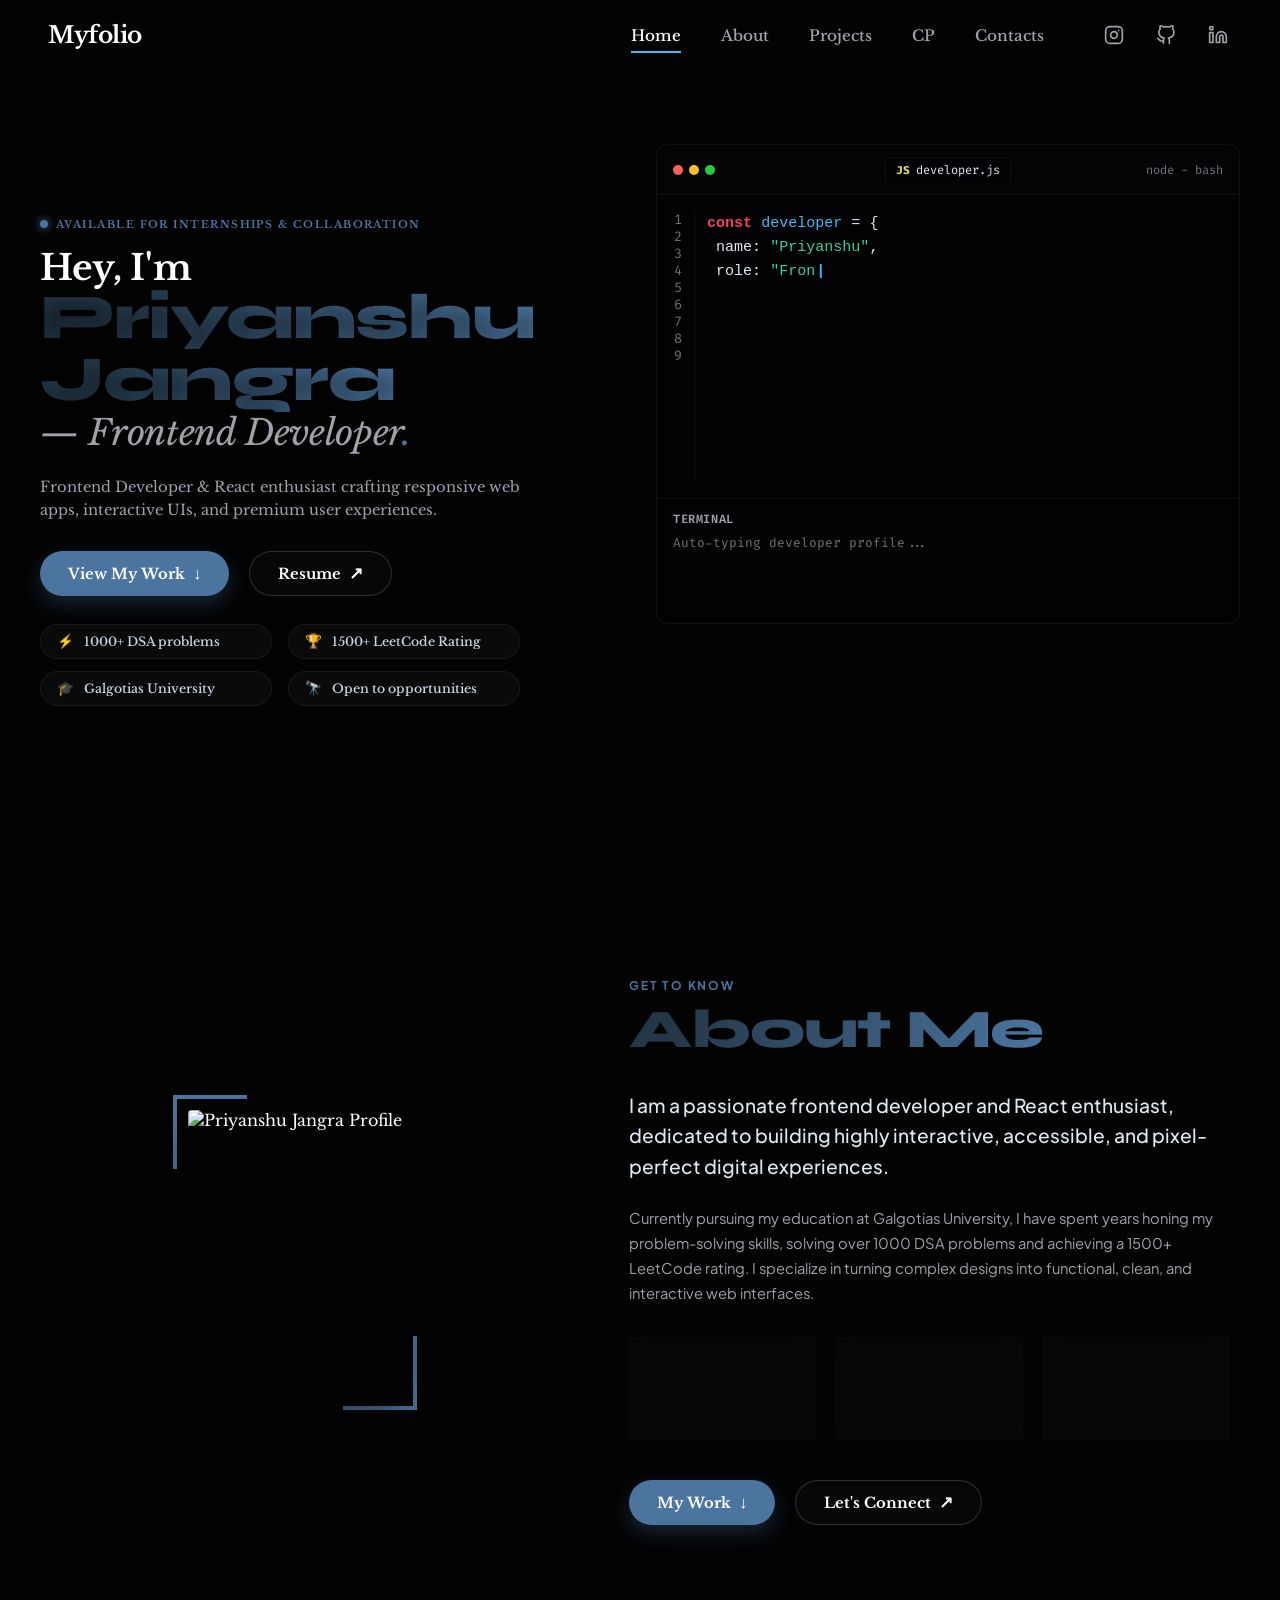
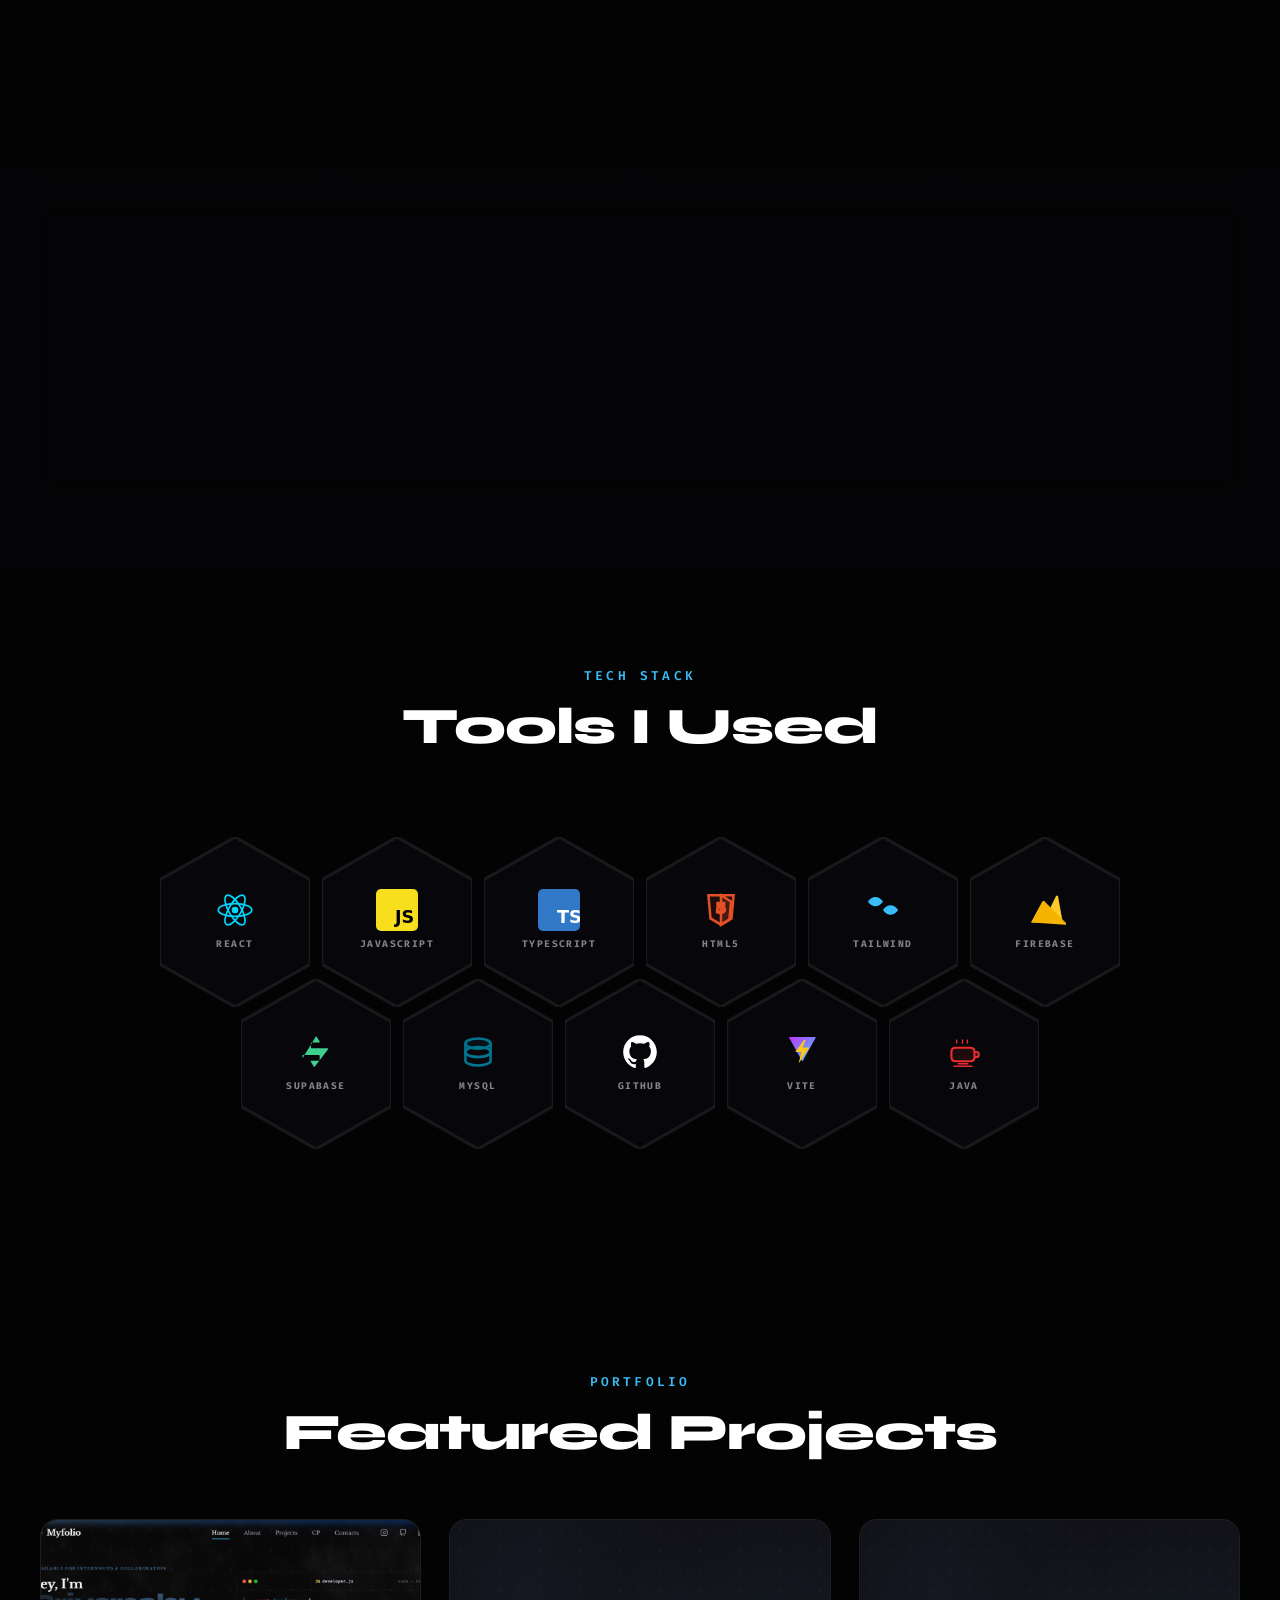
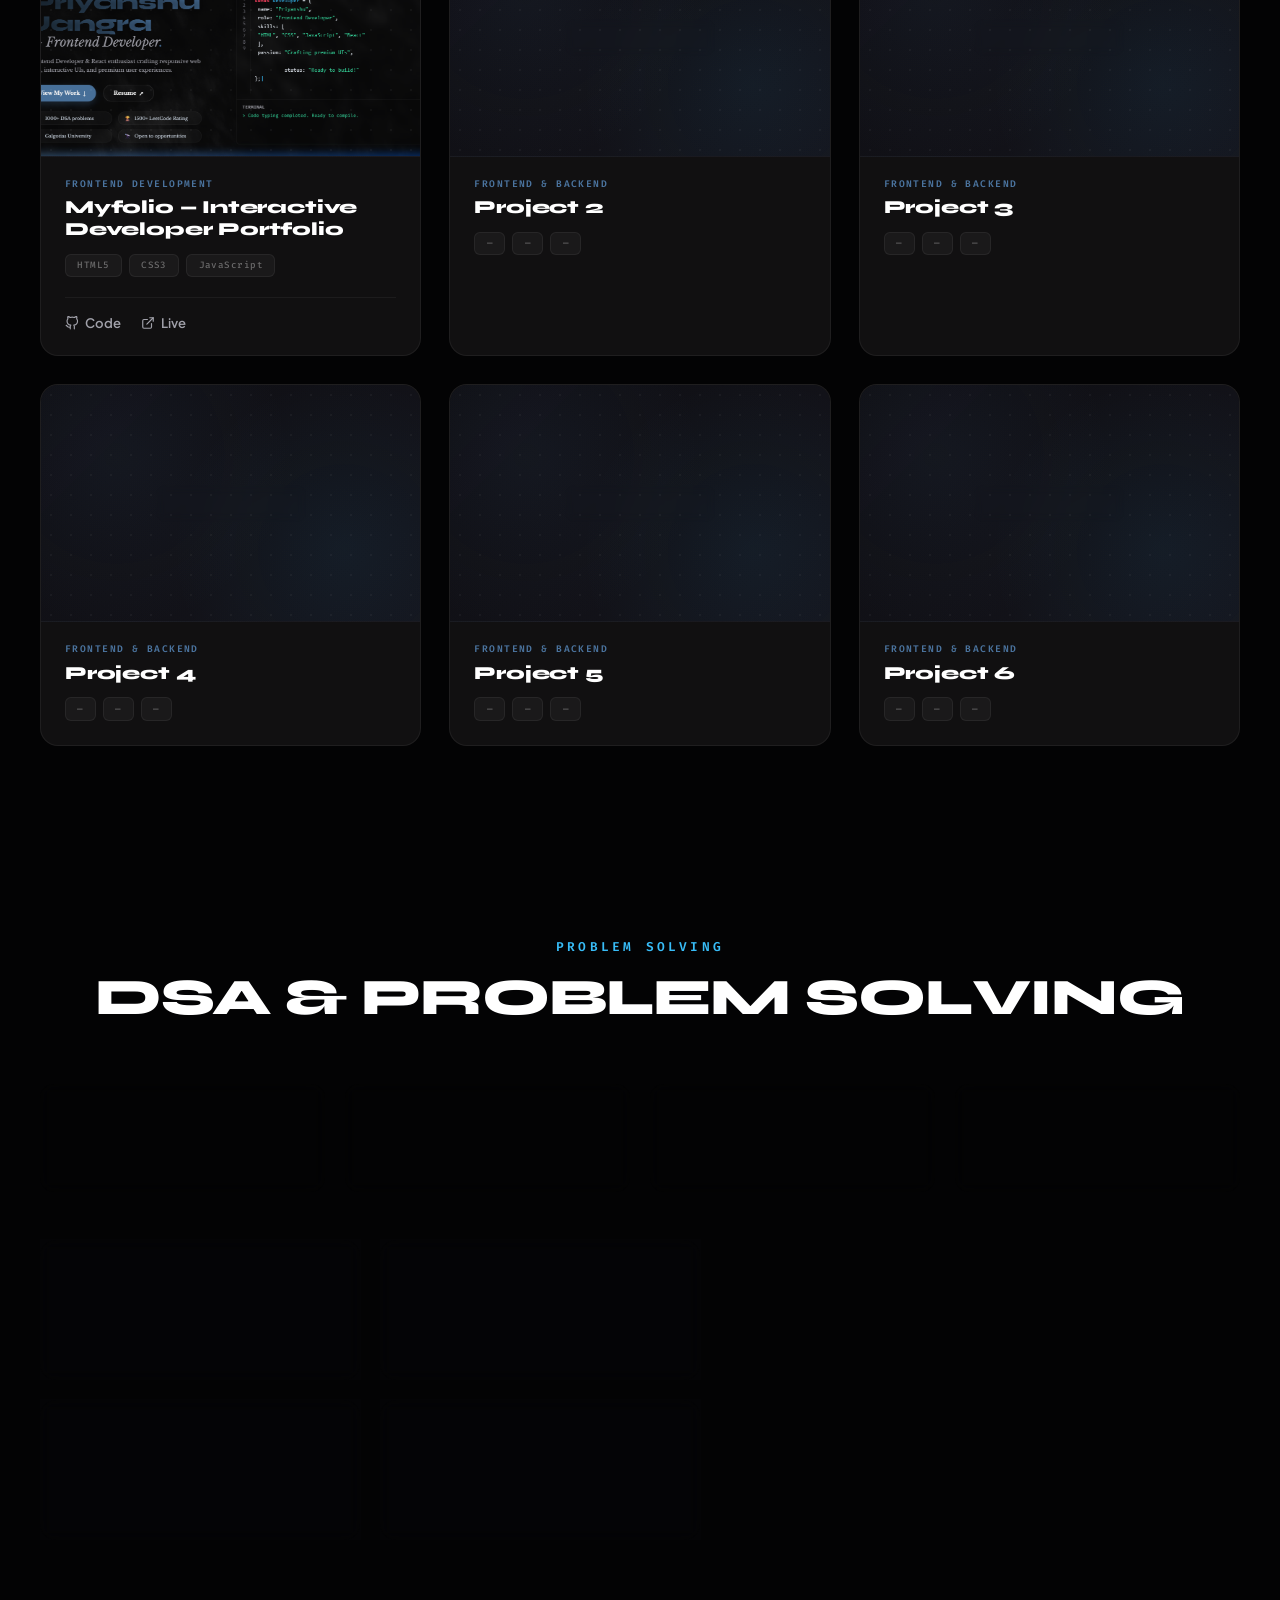
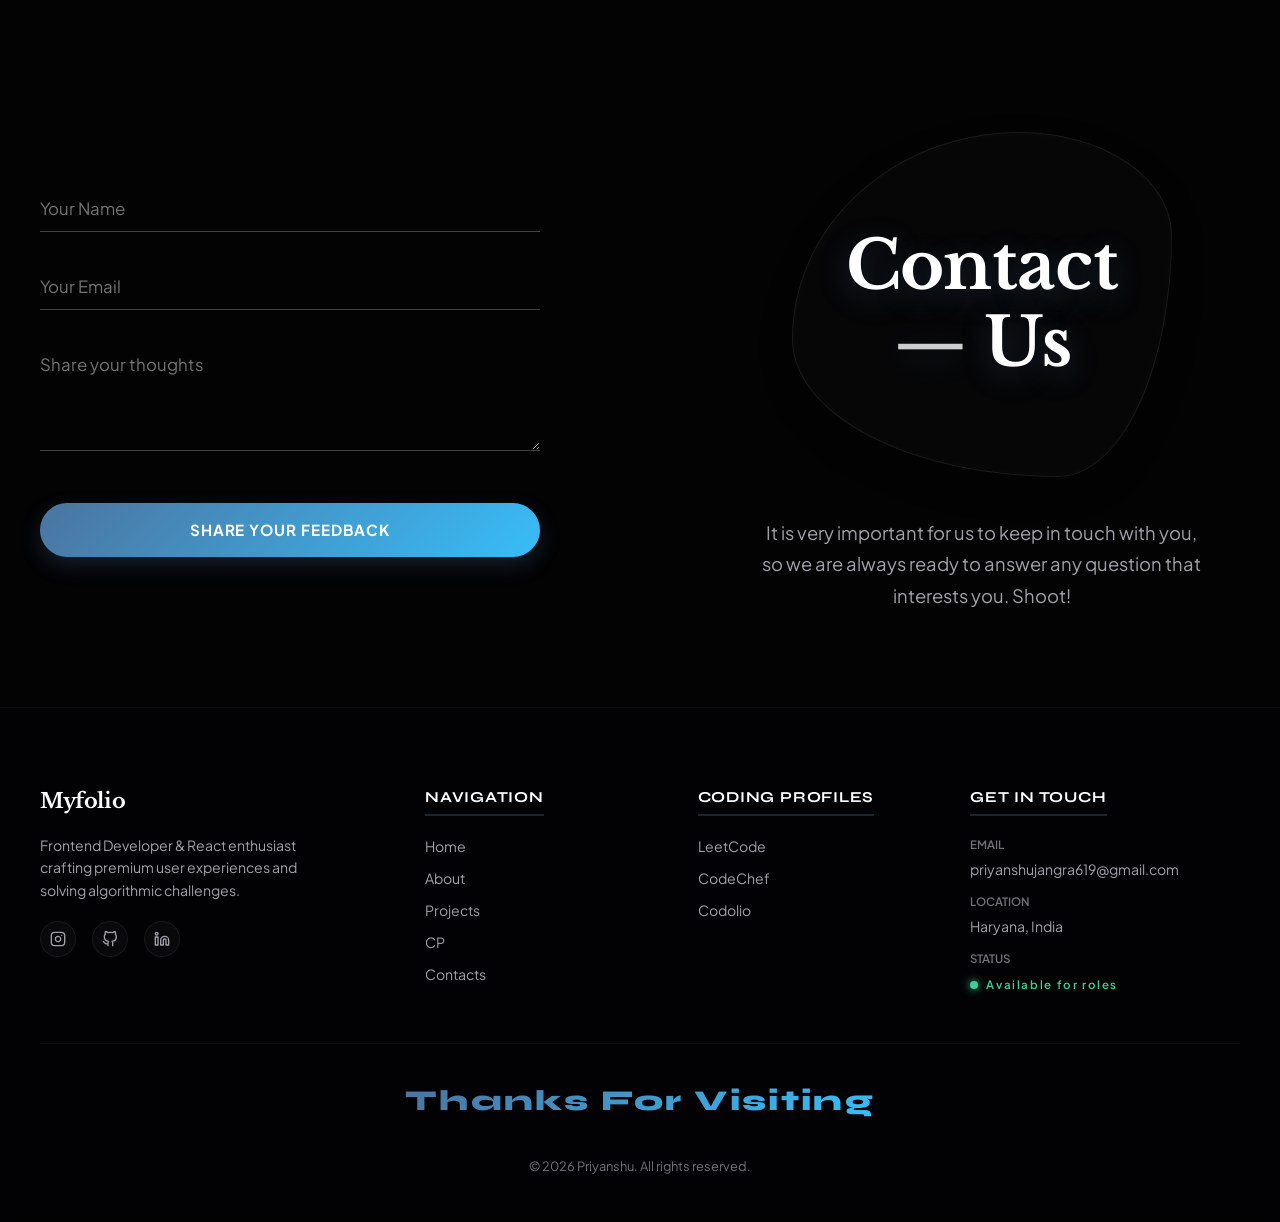
==== commit 53cb838d: "Remove airplane icon and scroll animation completely" ====
--- a/index.html
+++ b/index.html
@@ -19,17 +19,12 @@
 <body>
 
 
-
   <!-- Navigation header - transparent reference style -->
   <header class="app-header">
     <nav class="nav-container" aria-label="Main Navigation">
       <!-- Left side: Logo -->
       <div class="logo" id="site-logo">
-        <svg class="logo-airplane-icon" viewBox="0 0 32 32" fill="none" xmlns="http://www.w3.org/2000/svg">
-          <path d="M3 3L29 16L3 29L8 16L3 3Z" fill="rgba(255,255,255,0.9)" stroke="rgba(255,255,255,0.6)"
-            stroke-width="0.8" stroke-linejoin="round" />
-          <path d="M8 16L29 16" stroke="rgba(255,255,255,0.4)" stroke-width="0.8" />
-        </svg>
+
         <span class="logo-text">Myfolio</span>
       </div>
 
@@ -869,11 +864,7 @@
         <!-- Column 1: Brand & Bio -->
         <div class="footer-col footer-brand-col">
           <div class="logo">
-            <svg class="logo-airplane-icon" viewBox="0 0 32 32" fill="none" xmlns="http://www.w3.org/2000/svg">
-              <path d="M3 3L29 16L3 29L8 16L3 3Z" fill="rgba(255,255,255,0.9)" stroke="rgba(255,255,255,0.6)"
-                stroke-width="0.8" stroke-linejoin="round" />
-              <path d="M8 16L29 16" stroke="rgba(255,255,255,0.4)" stroke-width="0.8" />
-            </svg>
+
             <span class="logo-text">Myfolio</span>
           </div>
           <p class="footer-bio">
@@ -963,7 +954,7 @@
 
       <div class="footer-divider"></div>
 
-      <!-- Footer Thanks / Airplane Landing Zone -->
+      <!-- Footer Thanks -->
       <div class="footer-thanks-container">
         <span id="thanks-text" class="thanks-text">Thanks For Visiting</span>
       </div>
--- a/style.css
+++ b/style.css
@@ -106,12 +106,8 @@
   user-select: none;
 }
 
-.logo-airplane-icon {
-  width: 24px;
-  height: 24px;
-  transition: opacity 0.3s ease;
-  filter: drop-shadow(0 0 6px rgba(255, 255, 255, 0.5));
-}
+
+
 
 .logo-text {
   font-family: inherit;
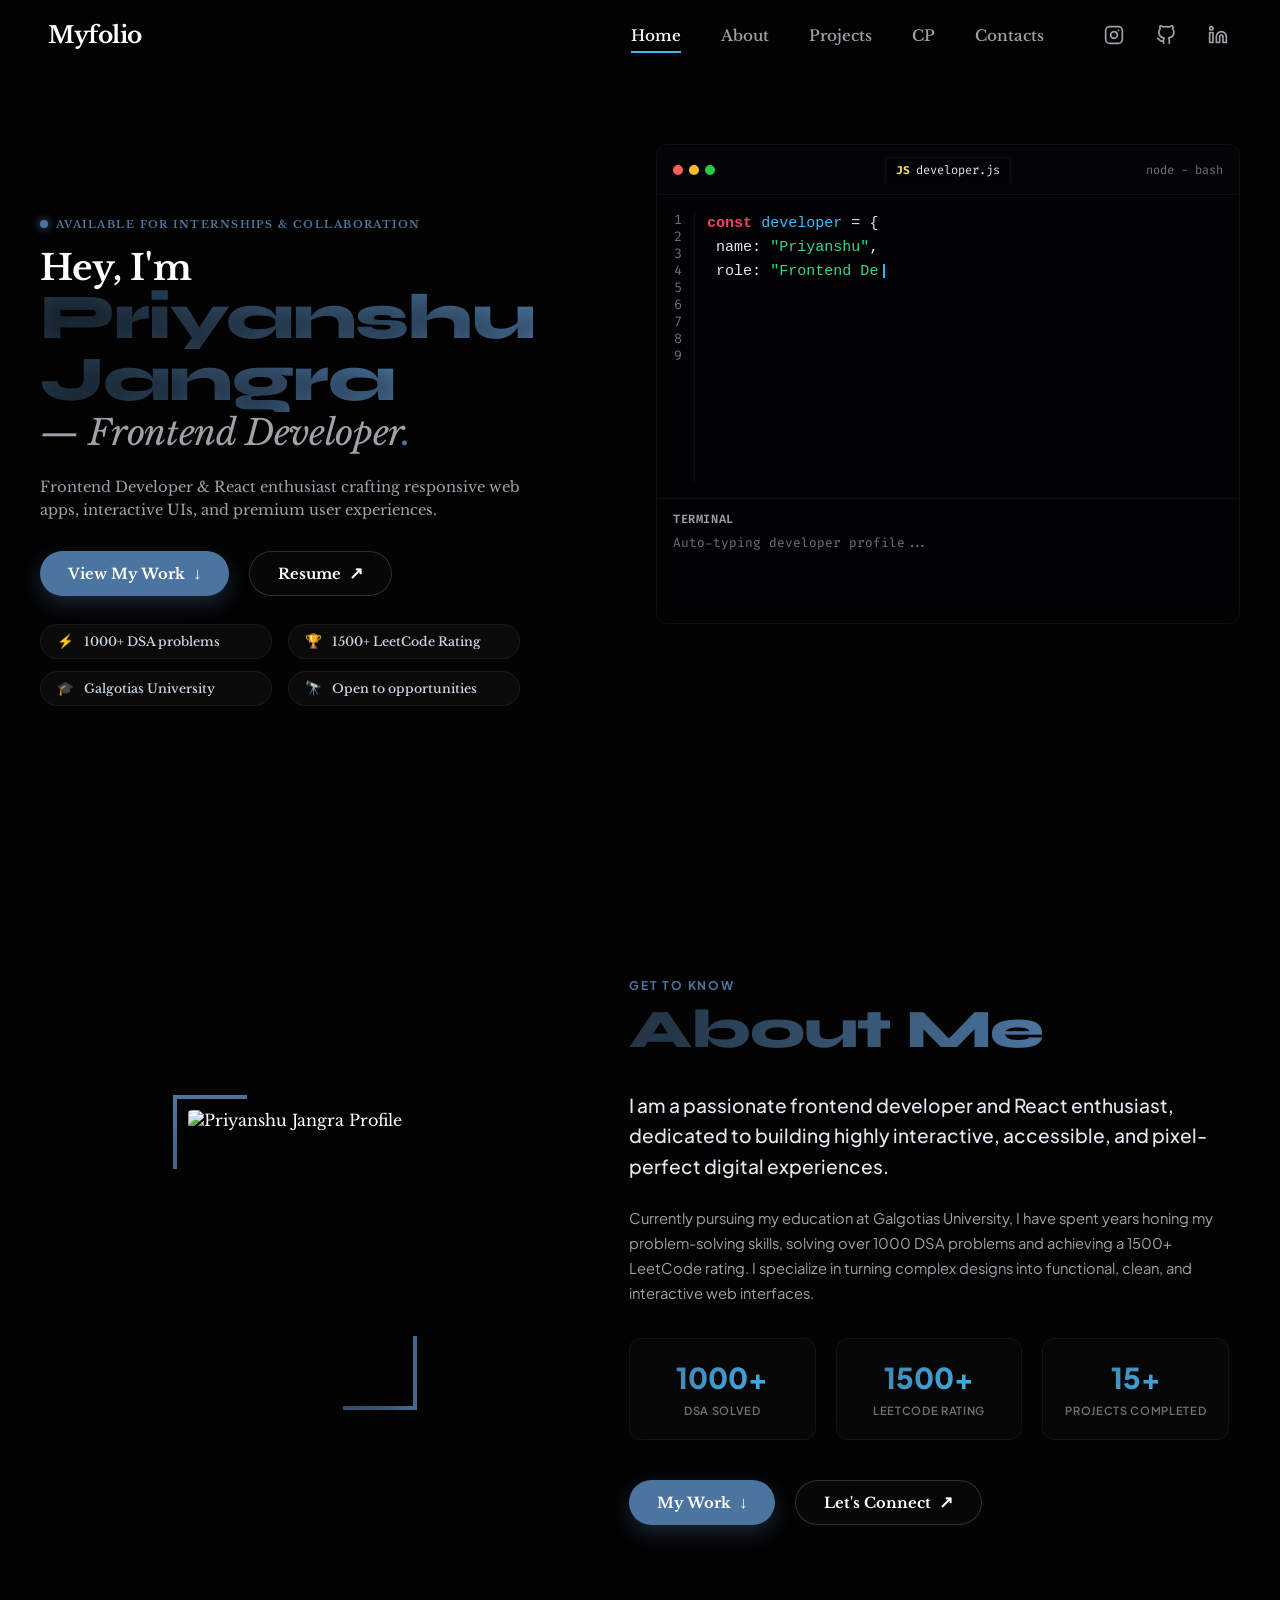
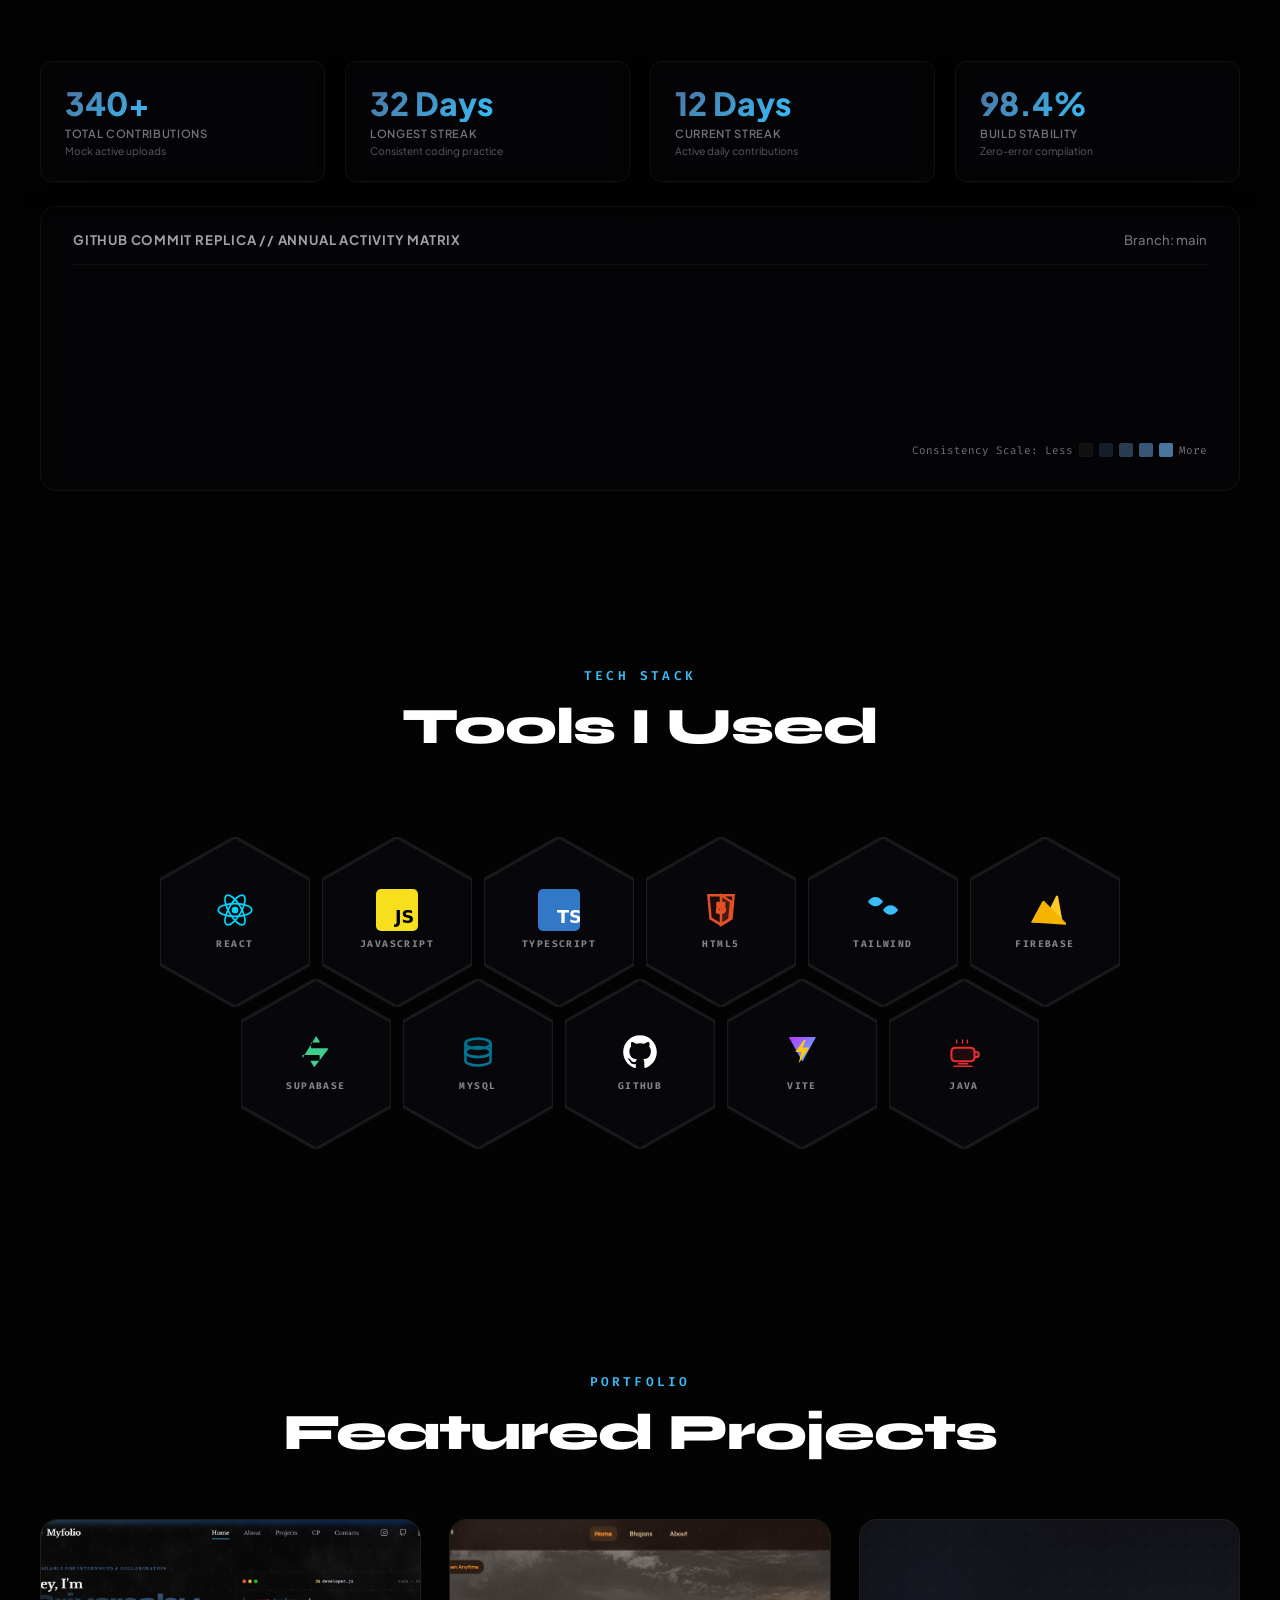
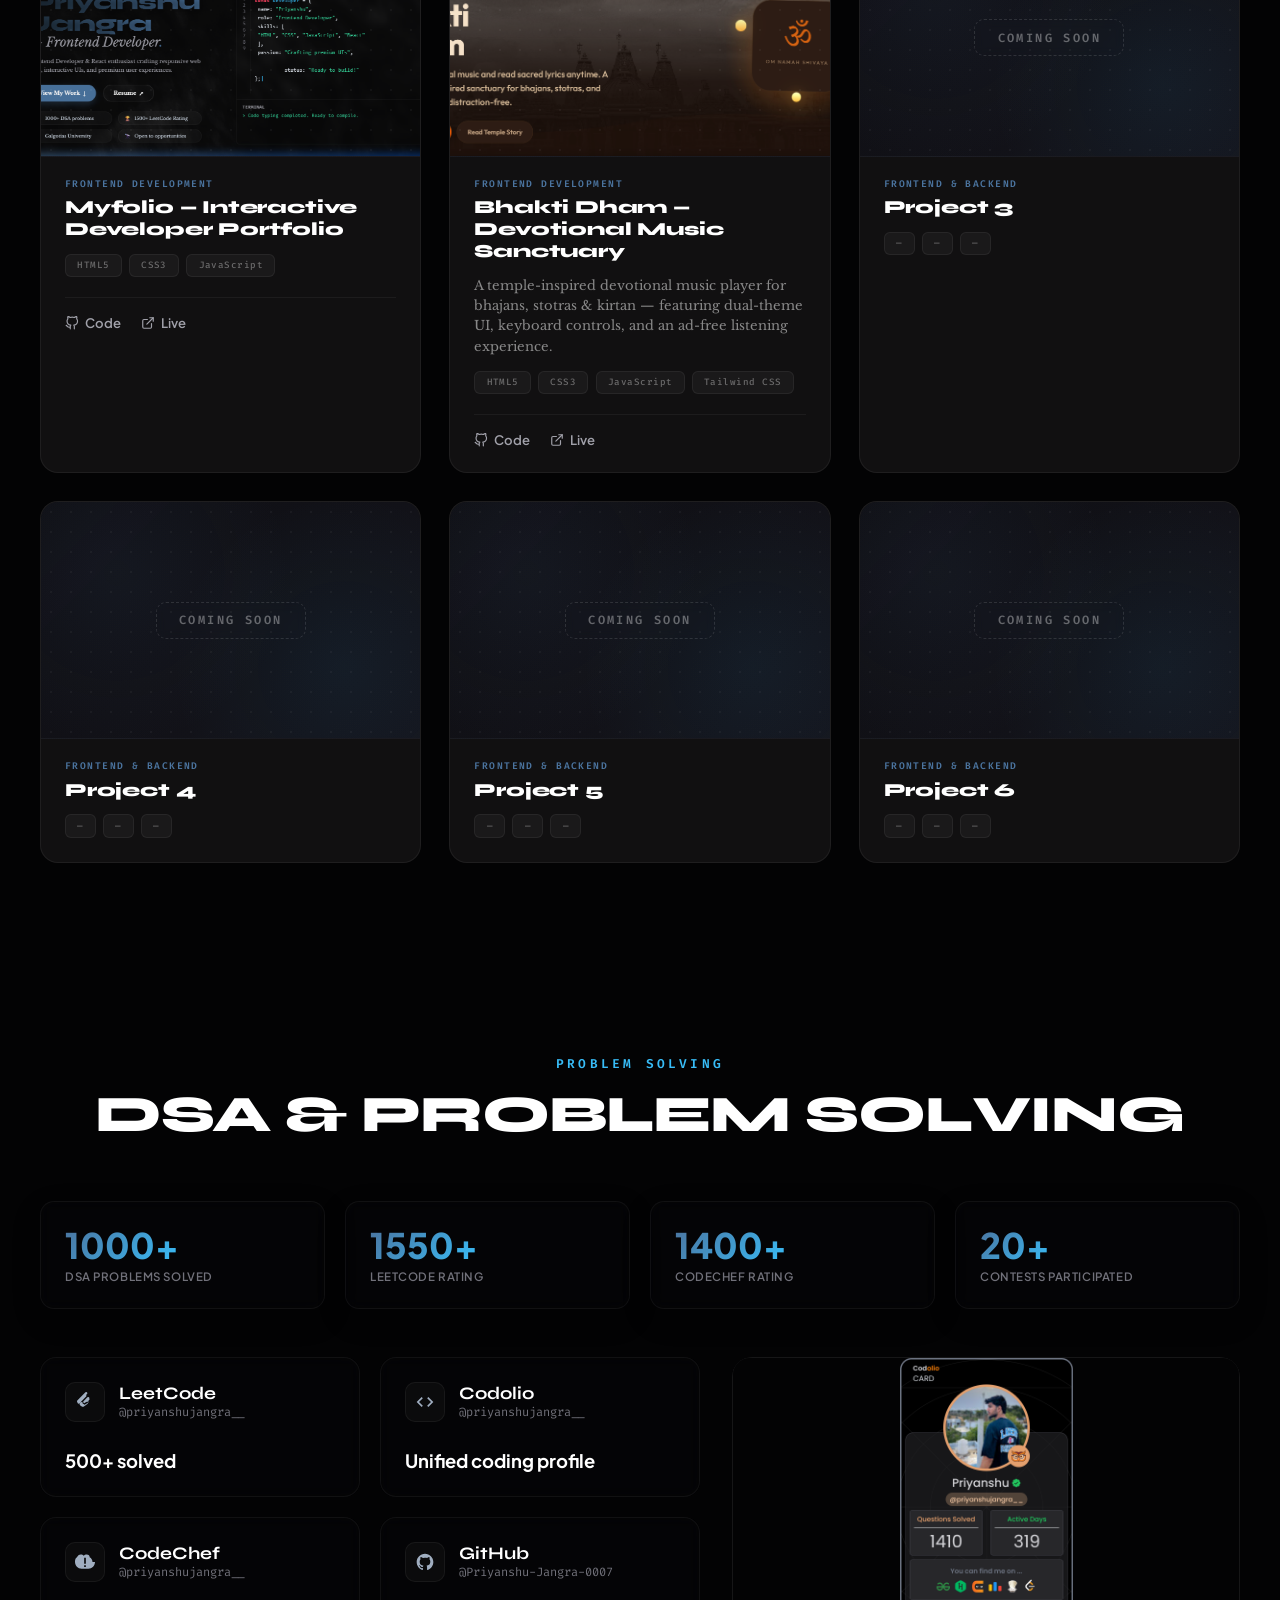
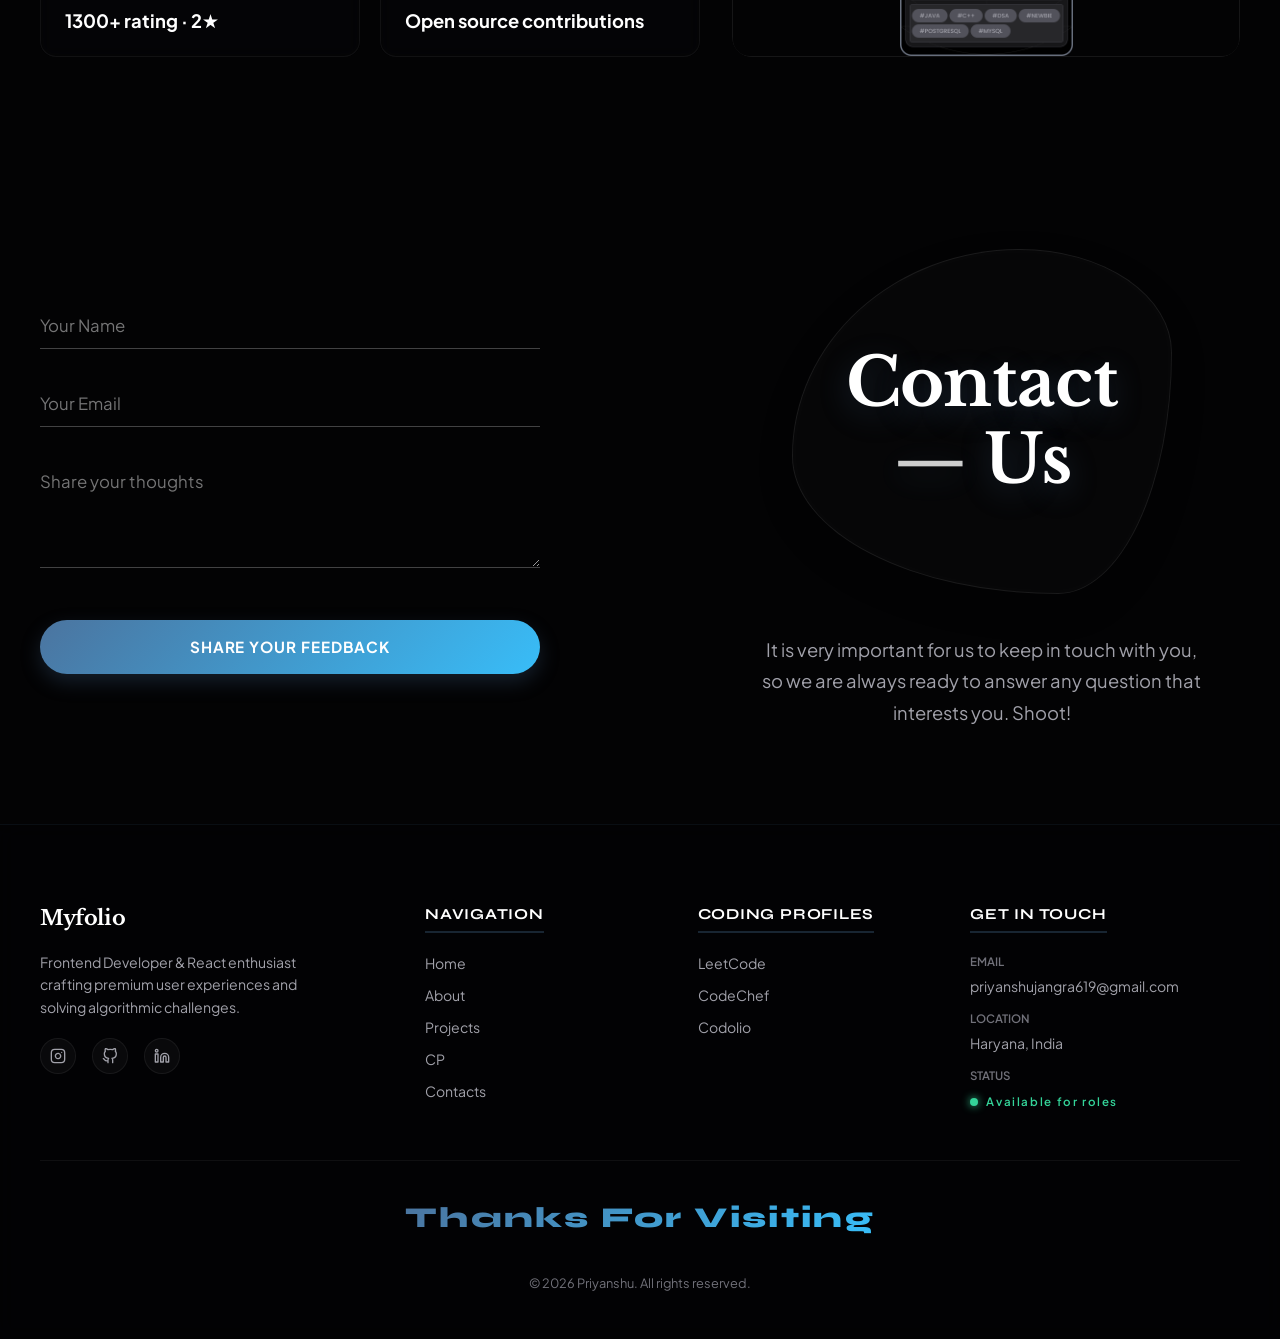
==== commit c6d001b9: "feat: Add Bhakti Dham project card with image, description & links" ====
--- a/index.html
+++ b/index.html
@@ -586,18 +586,42 @@
           </div>
         </div>
 
-        <!-- Project 2 -->
+        <!-- Project 2: Bhakti Dham -->
         <div class="project-card">
           <div class="project-preview">
-            <div class="coming-soon-badge">Coming Soon</div>
+            <img src="assets/Bhakti Dham.png" alt="Bhakti Dham - Devotional Music Platform Preview" class="project-preview-img">
           </div>
           <div class="project-info">
-            <span class="project-category">Frontend & Backend</span>
-            <h3 class="project-name">Project 2</h3>
+            <span class="project-category">Frontend Development</span>
+            <h3 class="project-name">Bhakti Dham — Devotional Music Sanctuary</h3>
+            <p class="project-description">A temple-inspired devotional music player for bhajans, stotras & kirtan — featuring dual-theme UI, keyboard controls, and an ad-free listening experience.</p>
             <div class="project-tags">
-              <span class="project-tag">—</span>
-              <span class="project-tag">—</span>
-              <span class="project-tag">—</span>
+              <span class="project-tag">HTML5</span>
+              <span class="project-tag">CSS3</span>
+              <span class="project-tag">JavaScript</span>
+              <span class="project-tag">Tailwind CSS</span>
+            </div>
+            <div class="project-links">
+              <a href="https://github.com/Priyanshu-Jangra-0007/Bhakti-Dham" target="_blank" rel="noopener noreferrer"
+                class="project-link-btn" aria-label="GitHub Repository">
+                <svg viewBox="0 0 24 24" fill="none" stroke="currentColor" stroke-width="2" stroke-linecap="round"
+                  stroke-linejoin="round" class="link-icon">
+                  <path
+                    d="M9 19c-5 1.5-5-2.5-7-3m14 6v-3.87a3.37 3.37 0 0 0-.94-2.61c3.14-.35 6.44-1.54 6.44-7A5.44 5.44 0 0 0 20 4.77 5.07 5.07 0 0 0 19.91 1S18.73.65 16 2.48a13.38 13.38 0 0 0-7 0C6.27.65 5.09 1 5.09 1A5.07 5.07 0 0 0 5 4.77a5.44 5.44 0 0 0-1.5 3.78c0 5.42 3.3 6.61 6.44 7A3.37 3.37 0 0 0 9 18.13V22">
+                  </path>
+                </svg>
+                Code
+              </a>
+              <a href="https://bhakti-dham.vercel.app/#home" target="_blank"
+                rel="noopener noreferrer" class="project-link-btn" aria-label="Live Demo">
+                <svg viewBox="0 0 24 24" fill="none" stroke="currentColor" stroke-width="2" stroke-linecap="round"
+                  stroke-linejoin="round" class="link-icon">
+                  <path d="M18 13v6a2 2 0 0 1-2 2H5a2 2 0 0 1-2-2V8a2 2 0 0 1 2-2h6"></path>
+                  <polyline points="15 3 21 3 21 9"></polyline>
+                  <line x1="10" y1="14" x2="21" y2="3"></line>
+                </svg>
+                Live
+              </a>
             </div>
           </div>
         </div>
--- a/style.css
+++ b/style.css
@@ -1990,6 +1990,13 @@
   margin-bottom: 0.85rem;
 }
 
+.project-description {
+  font-size: 0.82rem;
+  color: rgba(255, 255, 255, 0.5);
+  line-height: 1.55;
+  margin-bottom: 0.85rem;
+}
+
 /* Tech Tags */
 .project-tags {
   display: flex;
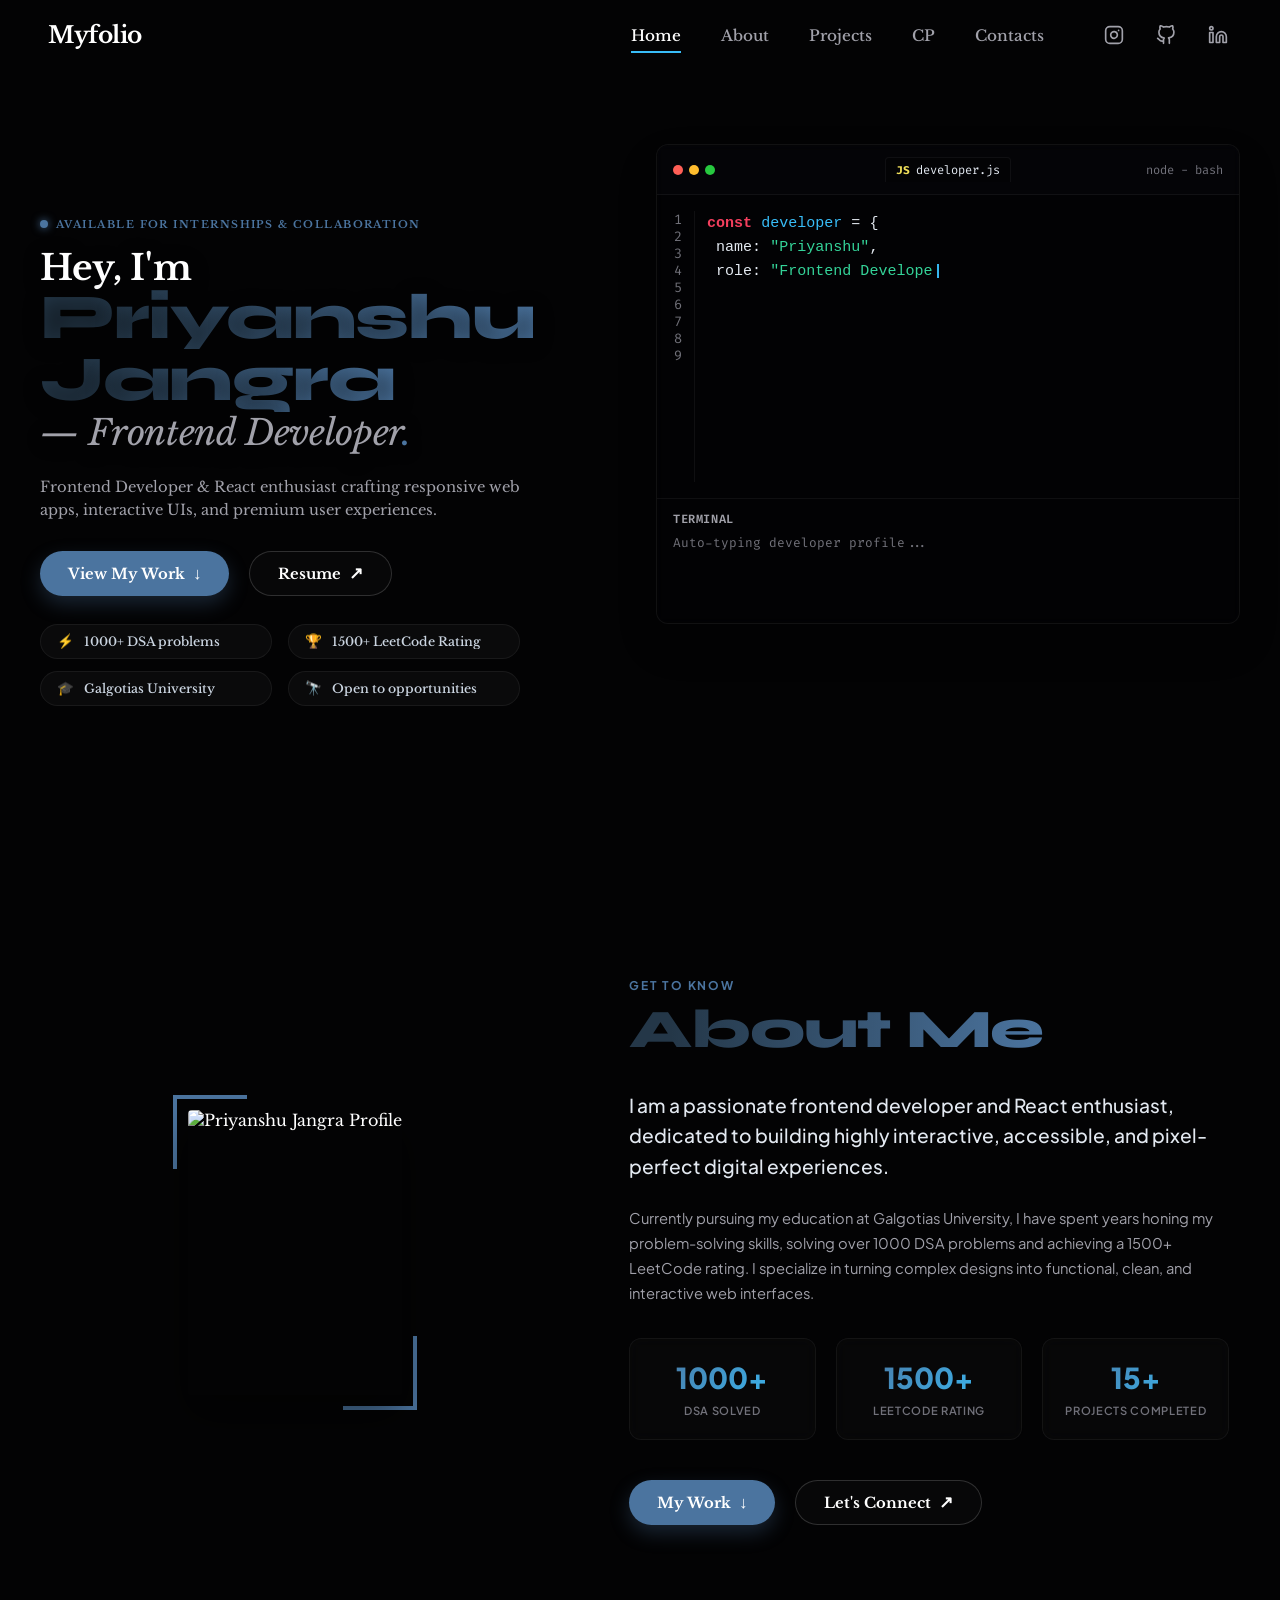
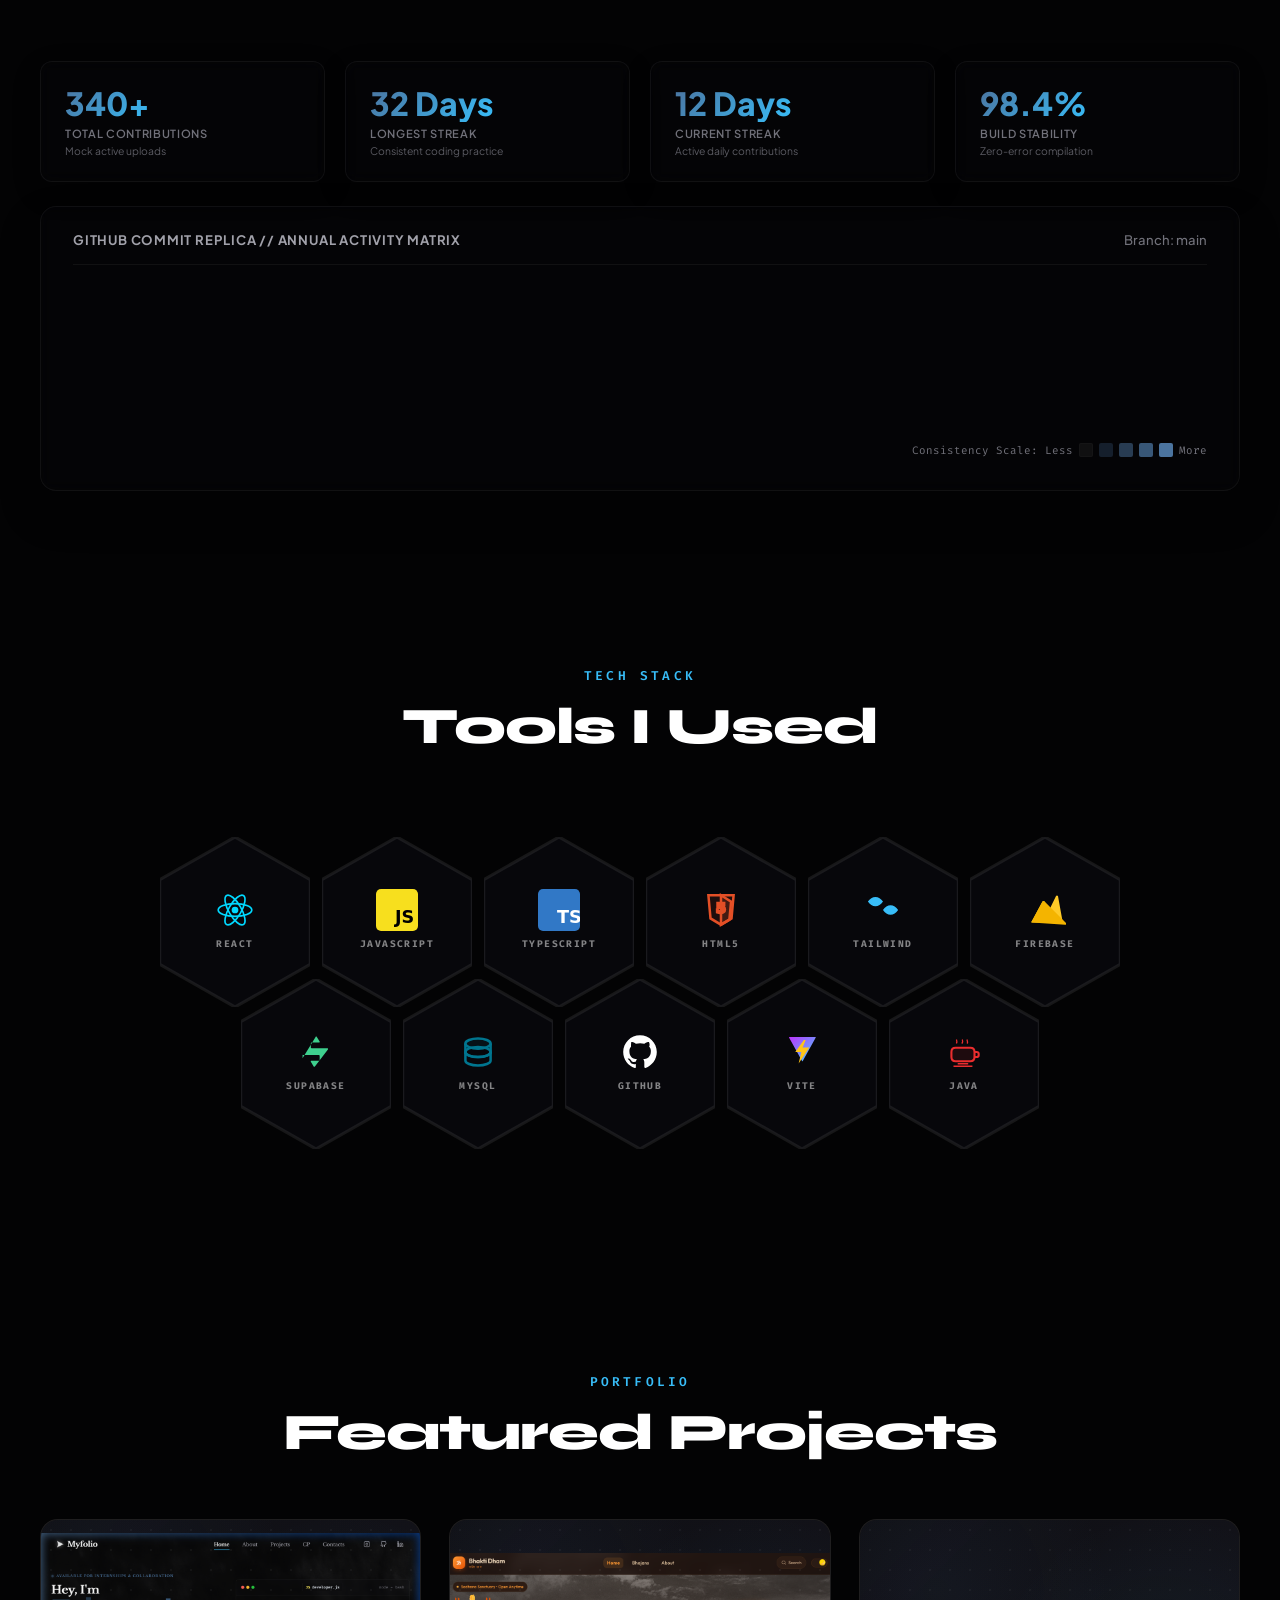
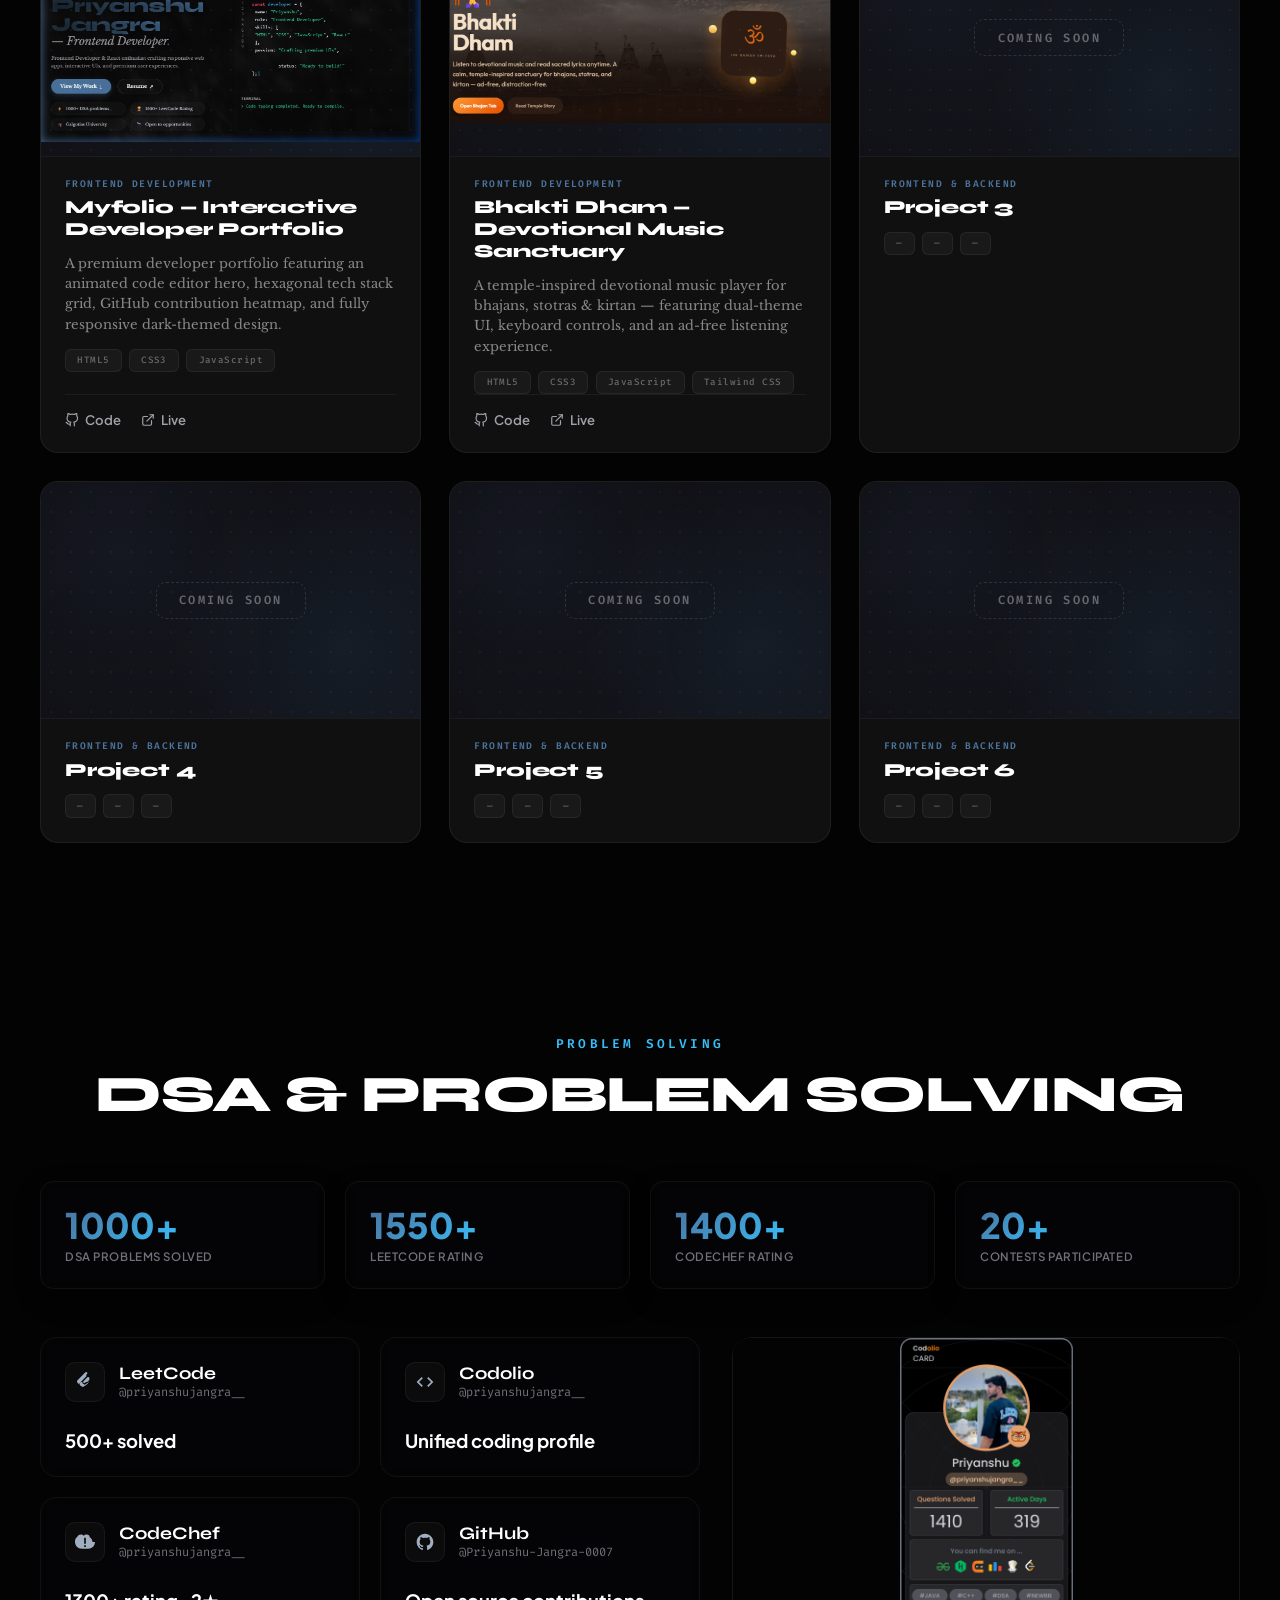
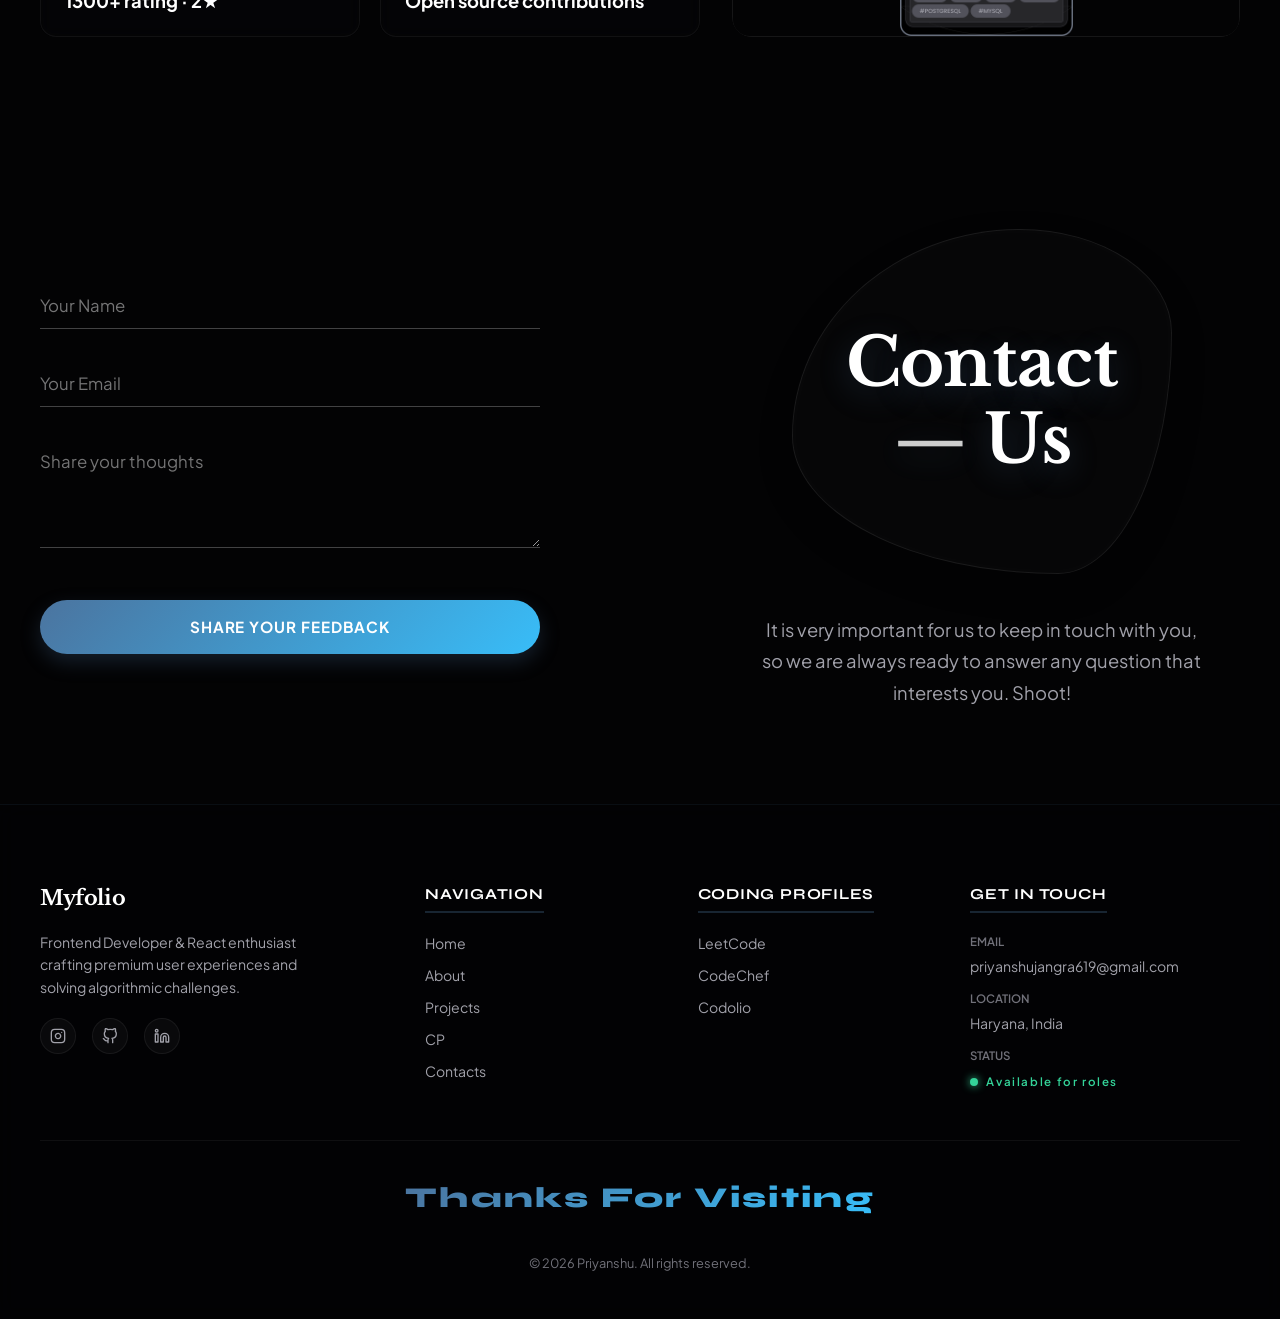
==== commit 11682e8b: "fix: Add portfolio description, fix image fit, align project buttons equally" ====
--- a/index.html
+++ b/index.html
@@ -556,6 +556,7 @@
           <div class="project-info">
             <span class="project-category">Frontend Development</span>
             <h3 class="project-name">Myfolio — Interactive Developer Portfolio</h3>
+            <p class="project-description">A premium developer portfolio featuring an animated code editor hero, hexagonal tech stack grid, GitHub contribution heatmap, and fully responsive dark-themed design.</p>
             <div class="project-tags">
               <span class="project-tag">HTML5</span>
               <span class="project-tag">CSS3</span>
--- a/style.css
+++ b/style.css
@@ -1892,6 +1892,8 @@
   border: 1px solid rgba(255, 255, 255, 0.06);
   border-radius: 18px;
   overflow: hidden;
+  display: flex;
+  flex-direction: column;
   transition: transform 0.4s cubic-bezier(0.16, 1, 0.3, 1),
     box-shadow 0.4s ease,
     border-color 0.4s ease;
@@ -1935,7 +1937,7 @@
 .project-preview-img {
   width: 100%;
   height: 100%;
-  object-fit: cover;
+  object-fit: contain;
   transition: transform 0.6s cubic-bezier(0.16, 1, 0.3, 1);
   z-index: 1;
 }
@@ -1968,6 +1970,9 @@
 /* Project Info */
 .project-info {
   padding: 1.25rem 1.5rem 1.5rem 1.5rem;
+  display: flex;
+  flex-direction: column;
+  flex: 1;
 }
 
 .project-category {
@@ -2020,7 +2025,7 @@
 .project-links {
   display: flex;
   gap: 1.25rem;
-  margin-top: 1.25rem;
+  margin-top: auto;
   padding-top: 1rem;
   border-top: 1px solid rgba(255, 255, 255, 0.05);
 }
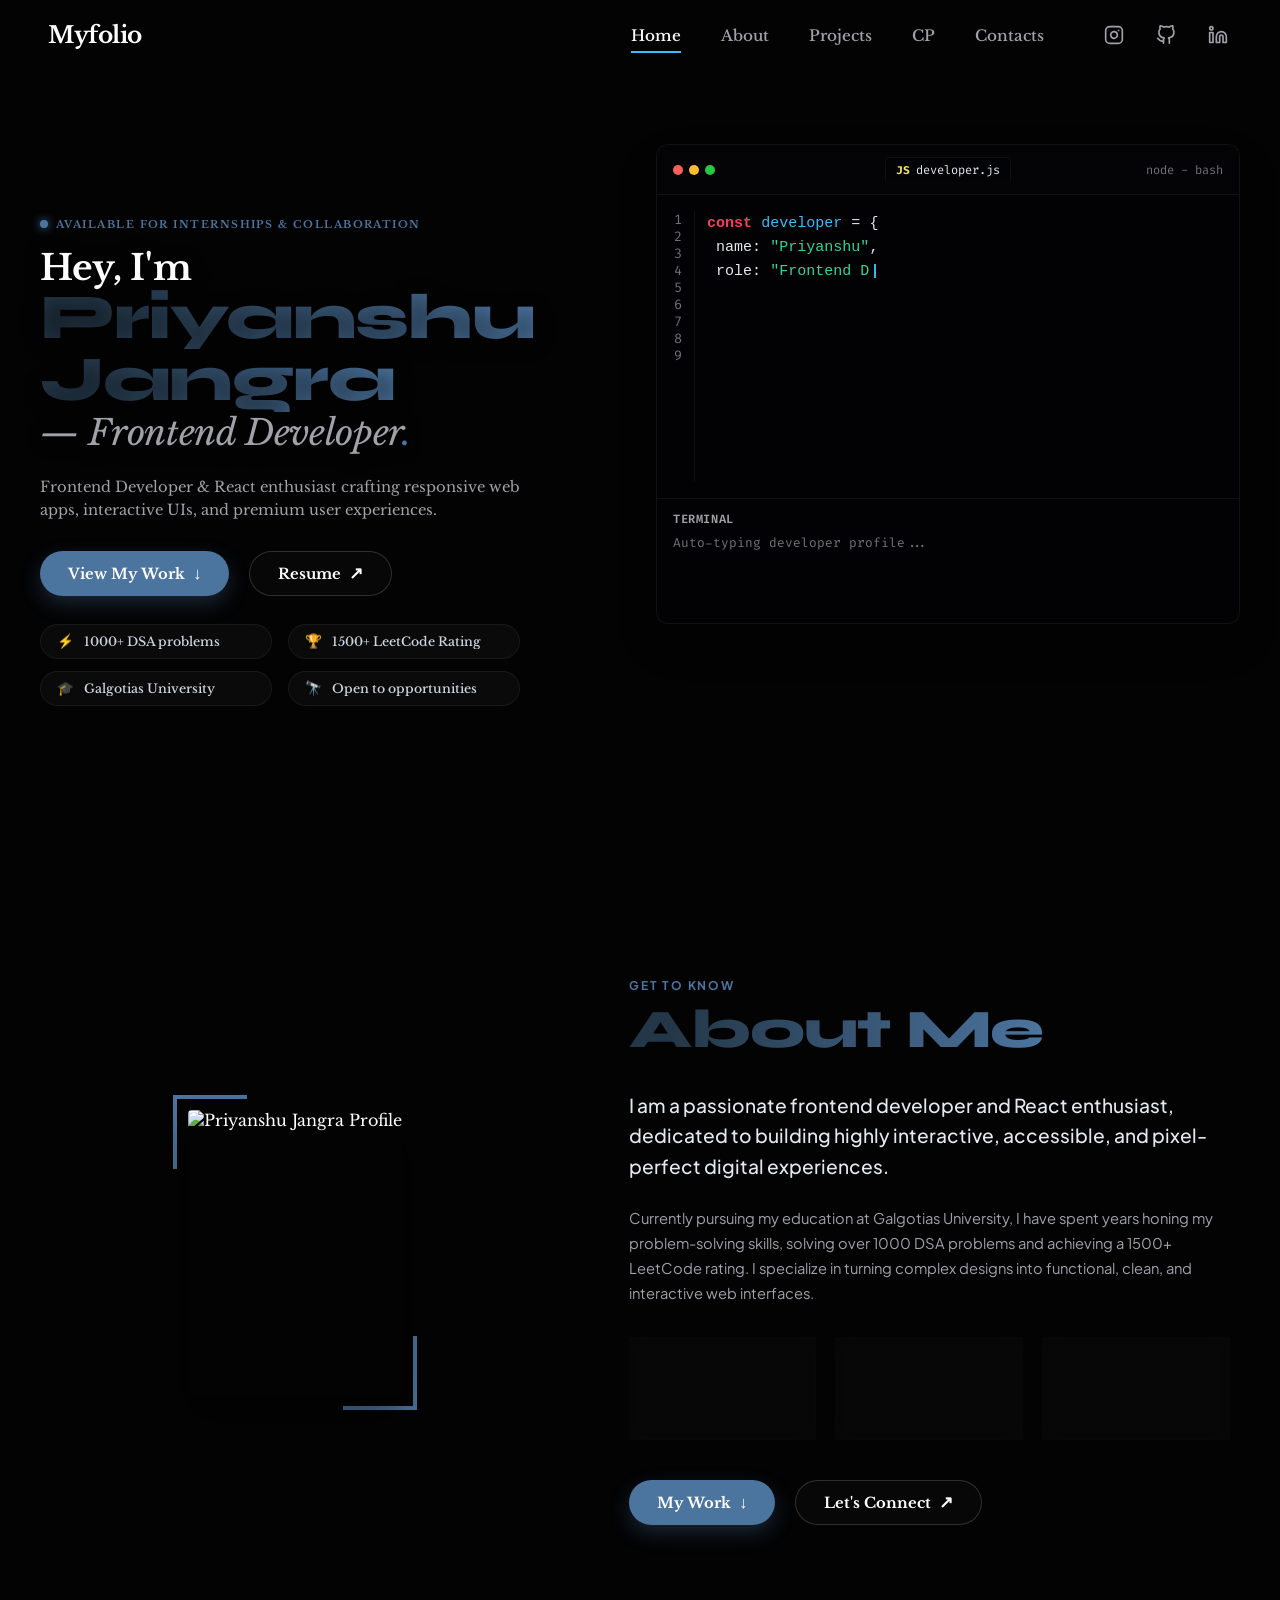
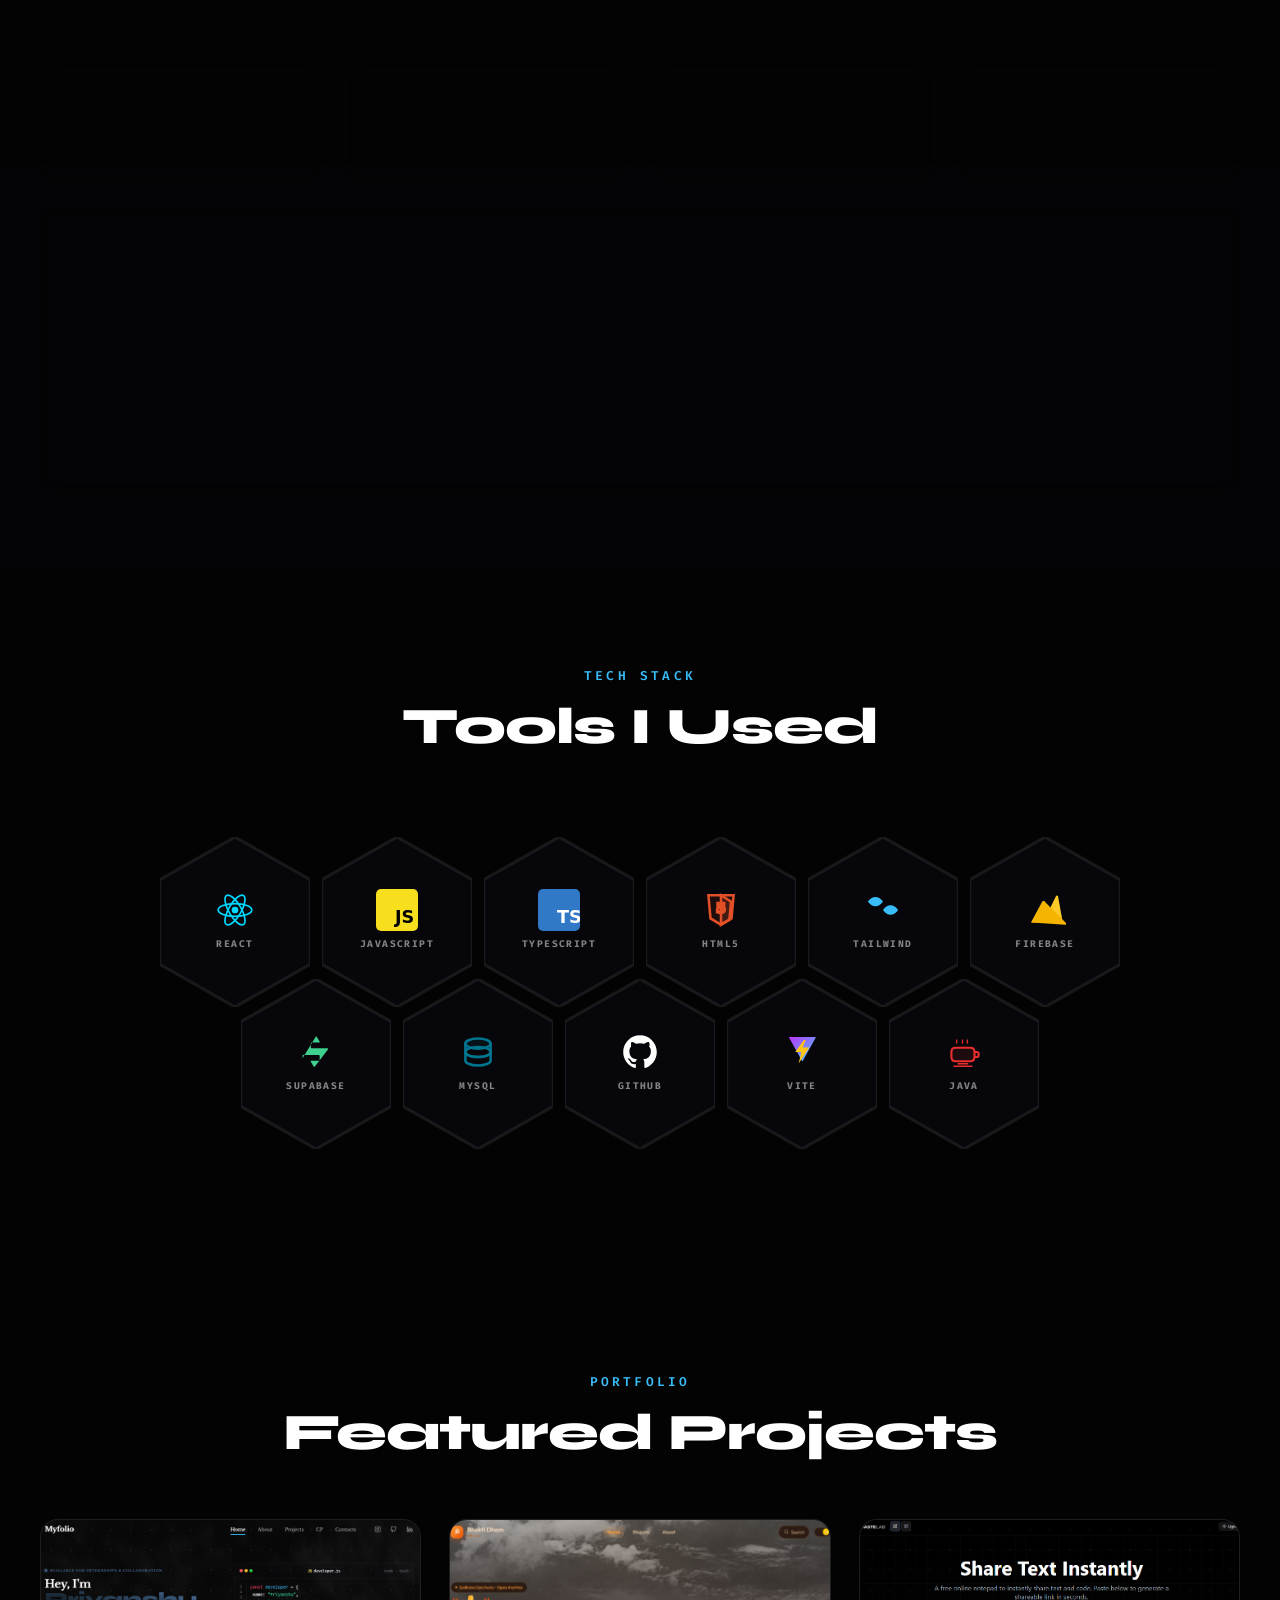
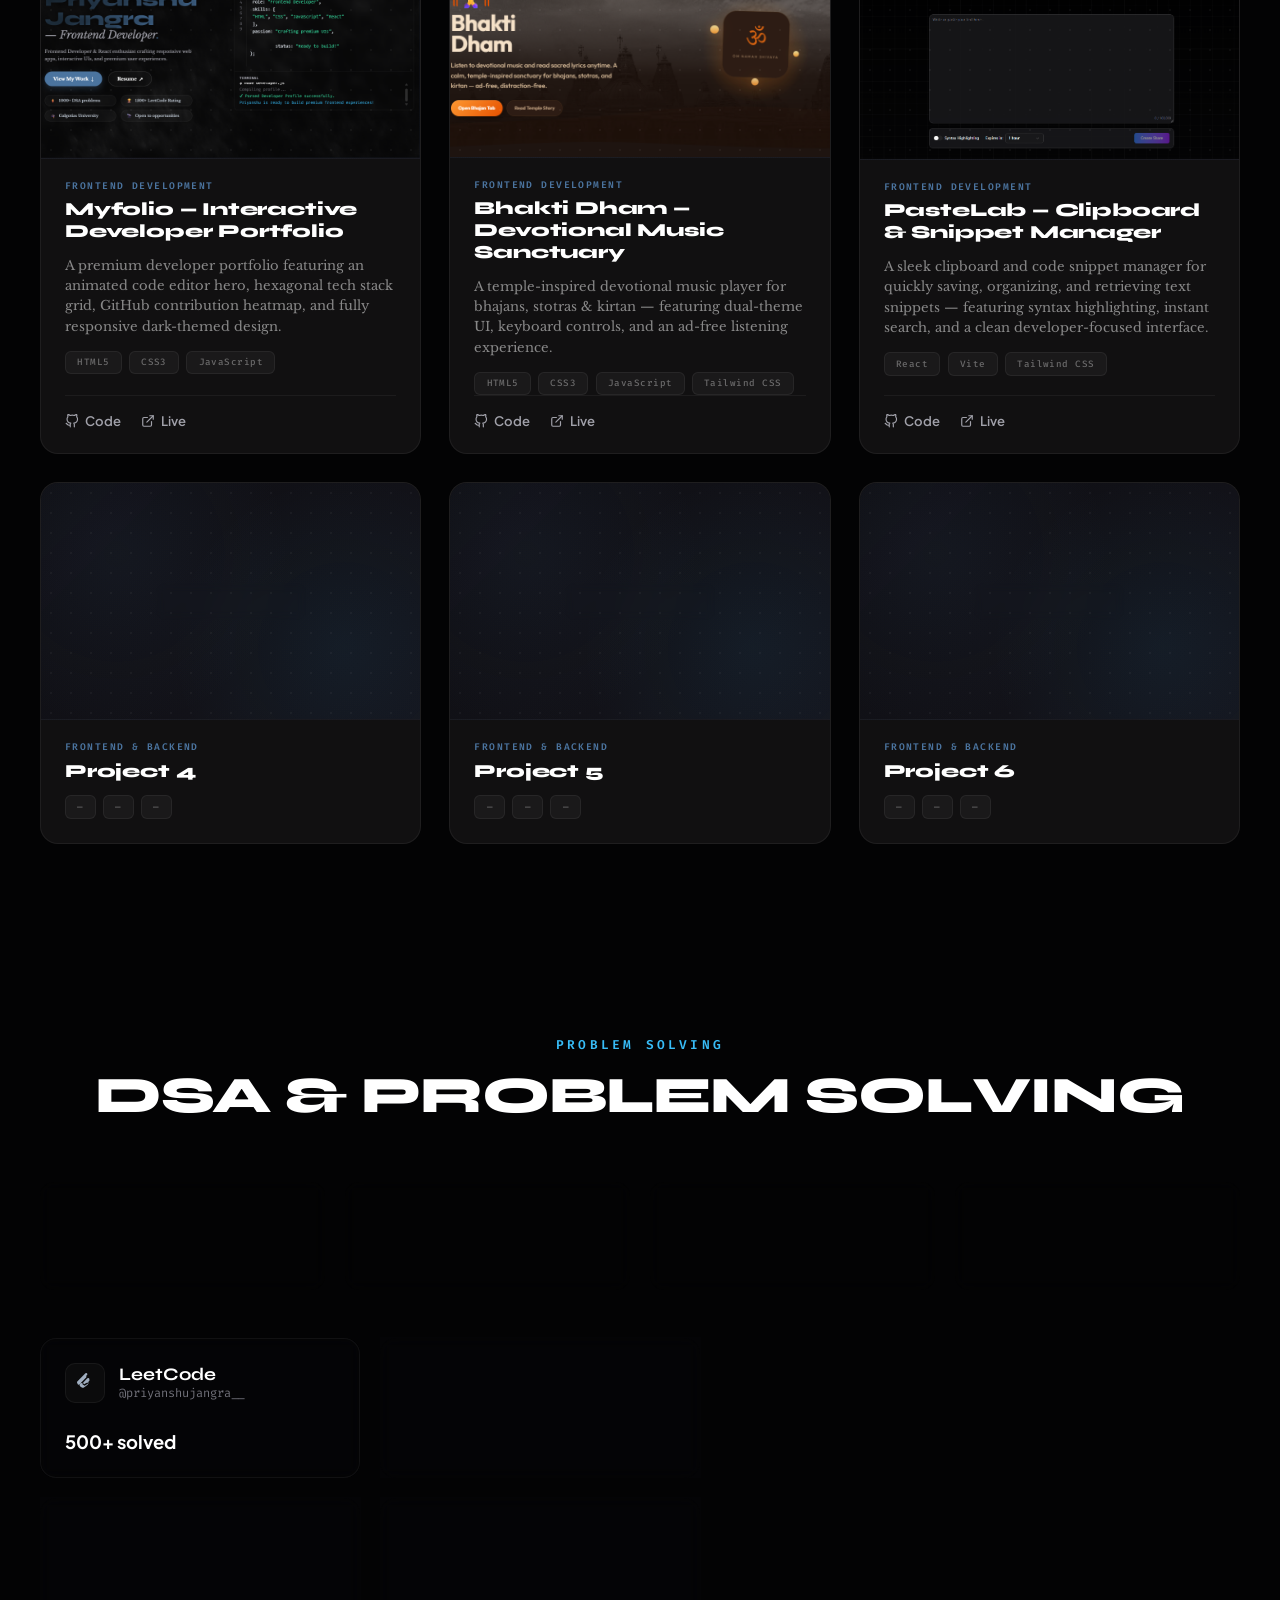
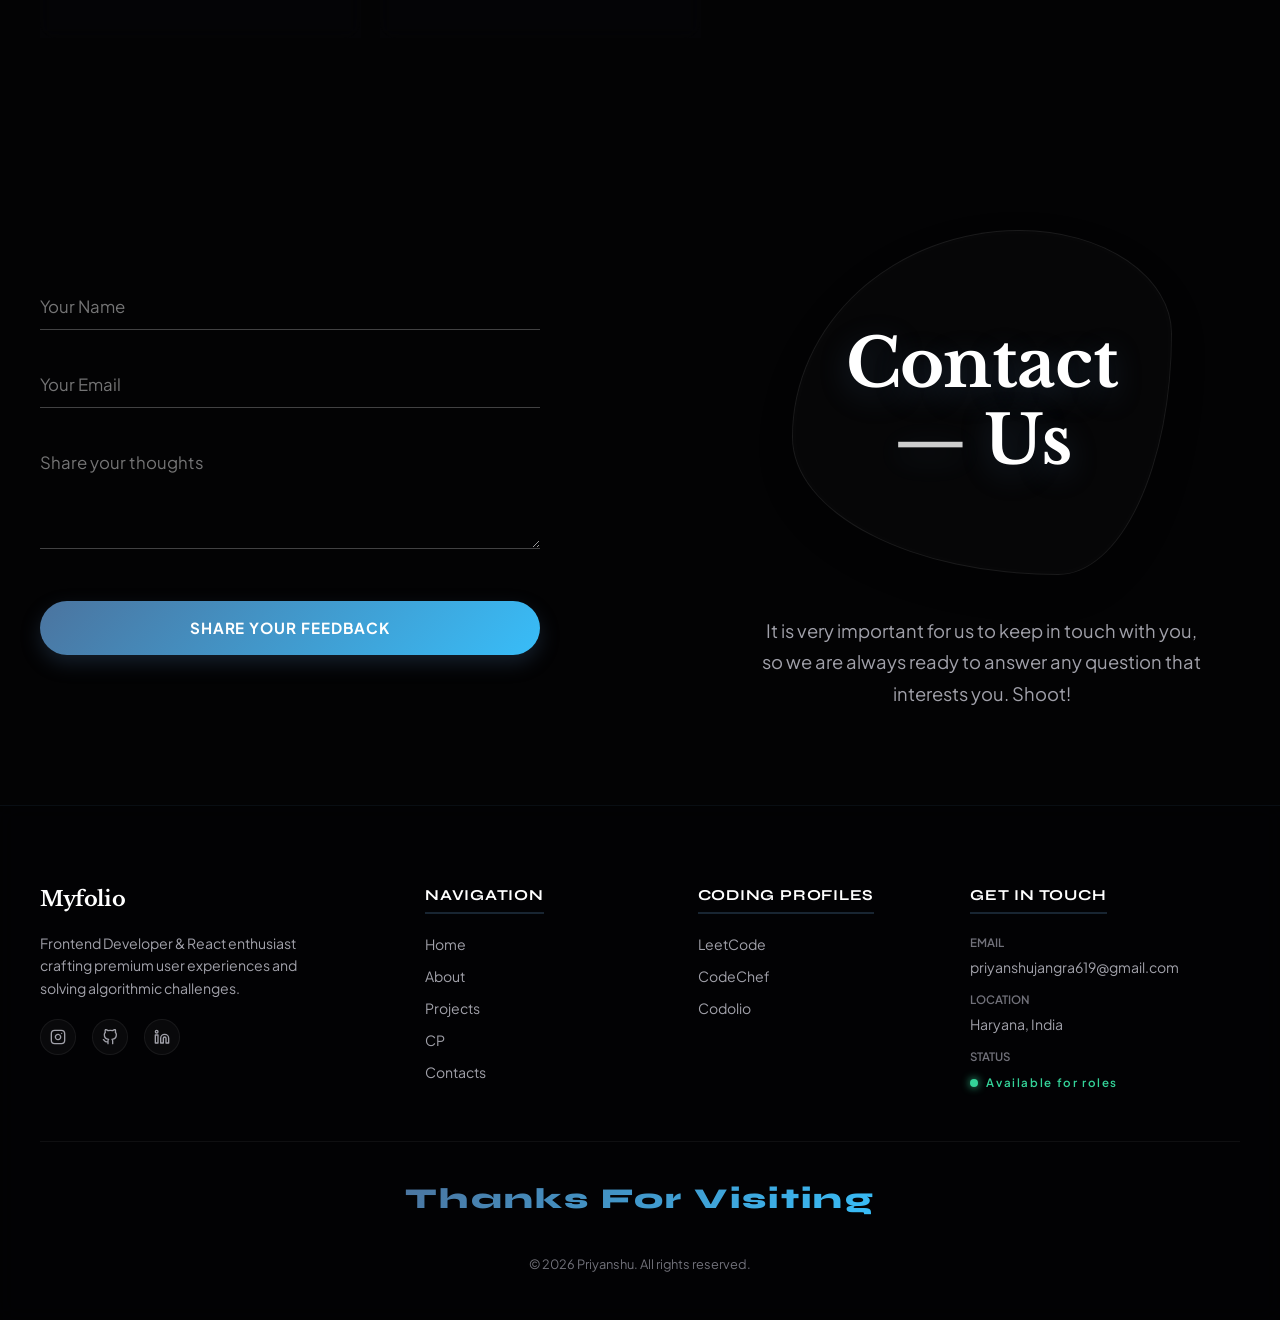
==== commit e7e11c51: "feat: add PasteLab project card with image, description, and links" ====
--- a/index.html
+++ b/index.html
@@ -627,18 +627,41 @@
           </div>
         </div>
 
-        <!-- Project 3 -->
+        <!-- Project 3: PasteLab -->
         <div class="project-card">
           <div class="project-preview">
-            <div class="coming-soon-badge">Coming Soon</div>
+            <img src="assets/pastelab.png" alt="PasteLab - Clipboard & Snippet Manager Preview" class="project-preview-img">
           </div>
           <div class="project-info">
-            <span class="project-category">Frontend & Backend</span>
-            <h3 class="project-name">Project 3</h3>
+            <span class="project-category">Frontend Development</span>
+            <h3 class="project-name">PasteLab — Clipboard & Snippet Manager</h3>
+            <p class="project-description">A sleek clipboard and code snippet manager for quickly saving, organizing, and retrieving text snippets — featuring syntax highlighting, instant search, and a clean developer-focused interface.</p>
             <div class="project-tags">
-              <span class="project-tag">—</span>
-              <span class="project-tag">—</span>
-              <span class="project-tag">—</span>
+              <span class="project-tag">React</span>
+              <span class="project-tag">Vite</span>
+              <span class="project-tag">Tailwind CSS</span>
+            </div>
+            <div class="project-links">
+              <a href="https://github.com/Priyanshu-Jangra-0007/Pastelab" target="_blank" rel="noopener noreferrer"
+                class="project-link-btn" aria-label="GitHub Repository">
+                <svg viewBox="0 0 24 24" fill="none" stroke="currentColor" stroke-width="2" stroke-linecap="round"
+                  stroke-linejoin="round" class="link-icon">
+                  <path
+                    d="M9 19c-5 1.5-5-2.5-7-3m14 6v-3.87a3.37 3.37 0 0 0-.94-2.61c3.14-.35 6.44-1.54 6.44-7A5.44 5.44 0 0 0 20 4.77 5.07 5.07 0 0 0 19.91 1S18.73.65 16 2.48a13.38 13.38 0 0 0-7 0C6.27.65 5.09 1 5.09 1A5.07 5.07 0 0 0 5 4.77a5.44 5.44 0 0 0-1.5 3.78c0 5.42 3.3 6.61 6.44 7A3.37 3.37 0 0 0 9 18.13V22">
+                  </path>
+                </svg>
+                Code
+              </a>
+              <a href="https://pastelab.netlify.app/" target="_blank"
+                rel="noopener noreferrer" class="project-link-btn" aria-label="Live Demo">
+                <svg viewBox="0 0 24 24" fill="none" stroke="currentColor" stroke-width="2" stroke-linecap="round"
+                  stroke-linejoin="round" class="link-icon">
+                  <path d="M18 13v6a2 2 0 0 1-2 2H5a2 2 0 0 1-2-2V8a2 2 0 0 1 2-2h6"></path>
+                  <polyline points="15 3 21 3 21 9"></polyline>
+                  <line x1="10" y1="14" x2="21" y2="3"></line>
+                </svg>
+                Live
+              </a>
             </div>
           </div>
         </div>
